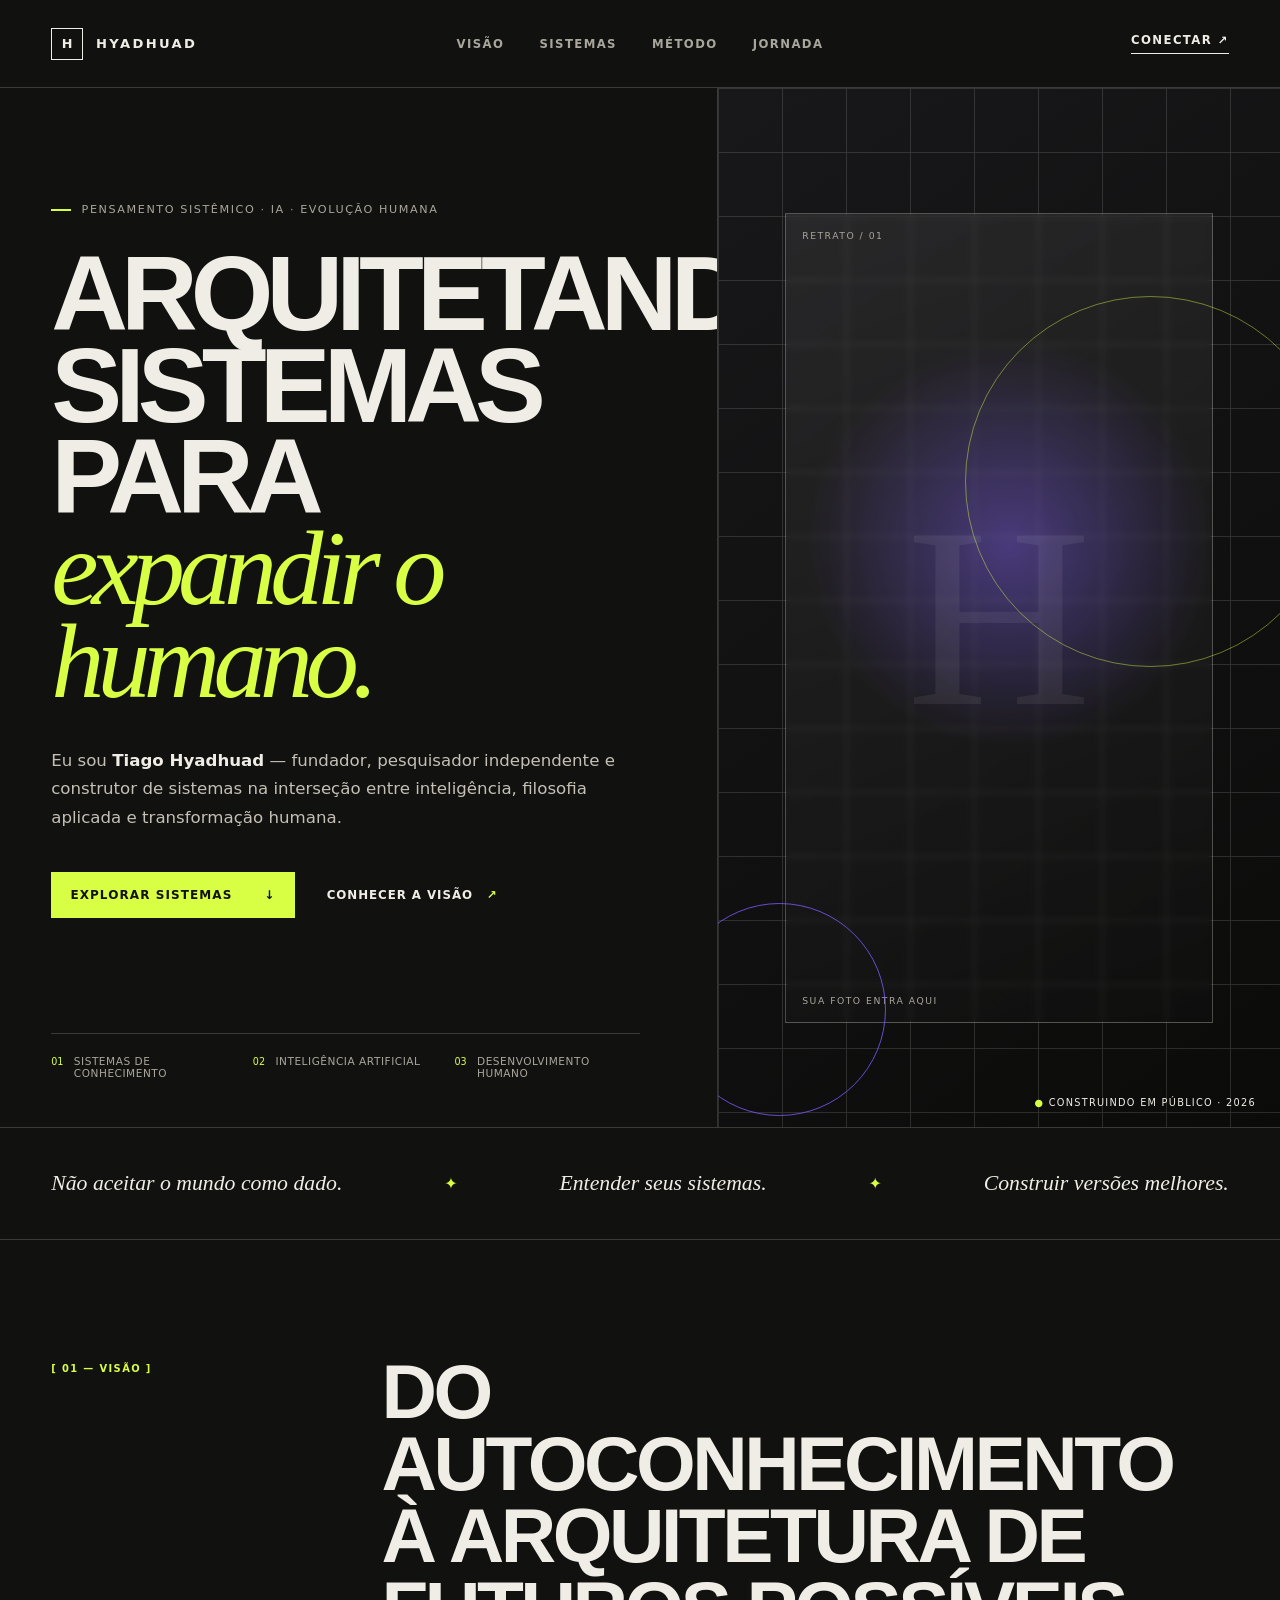
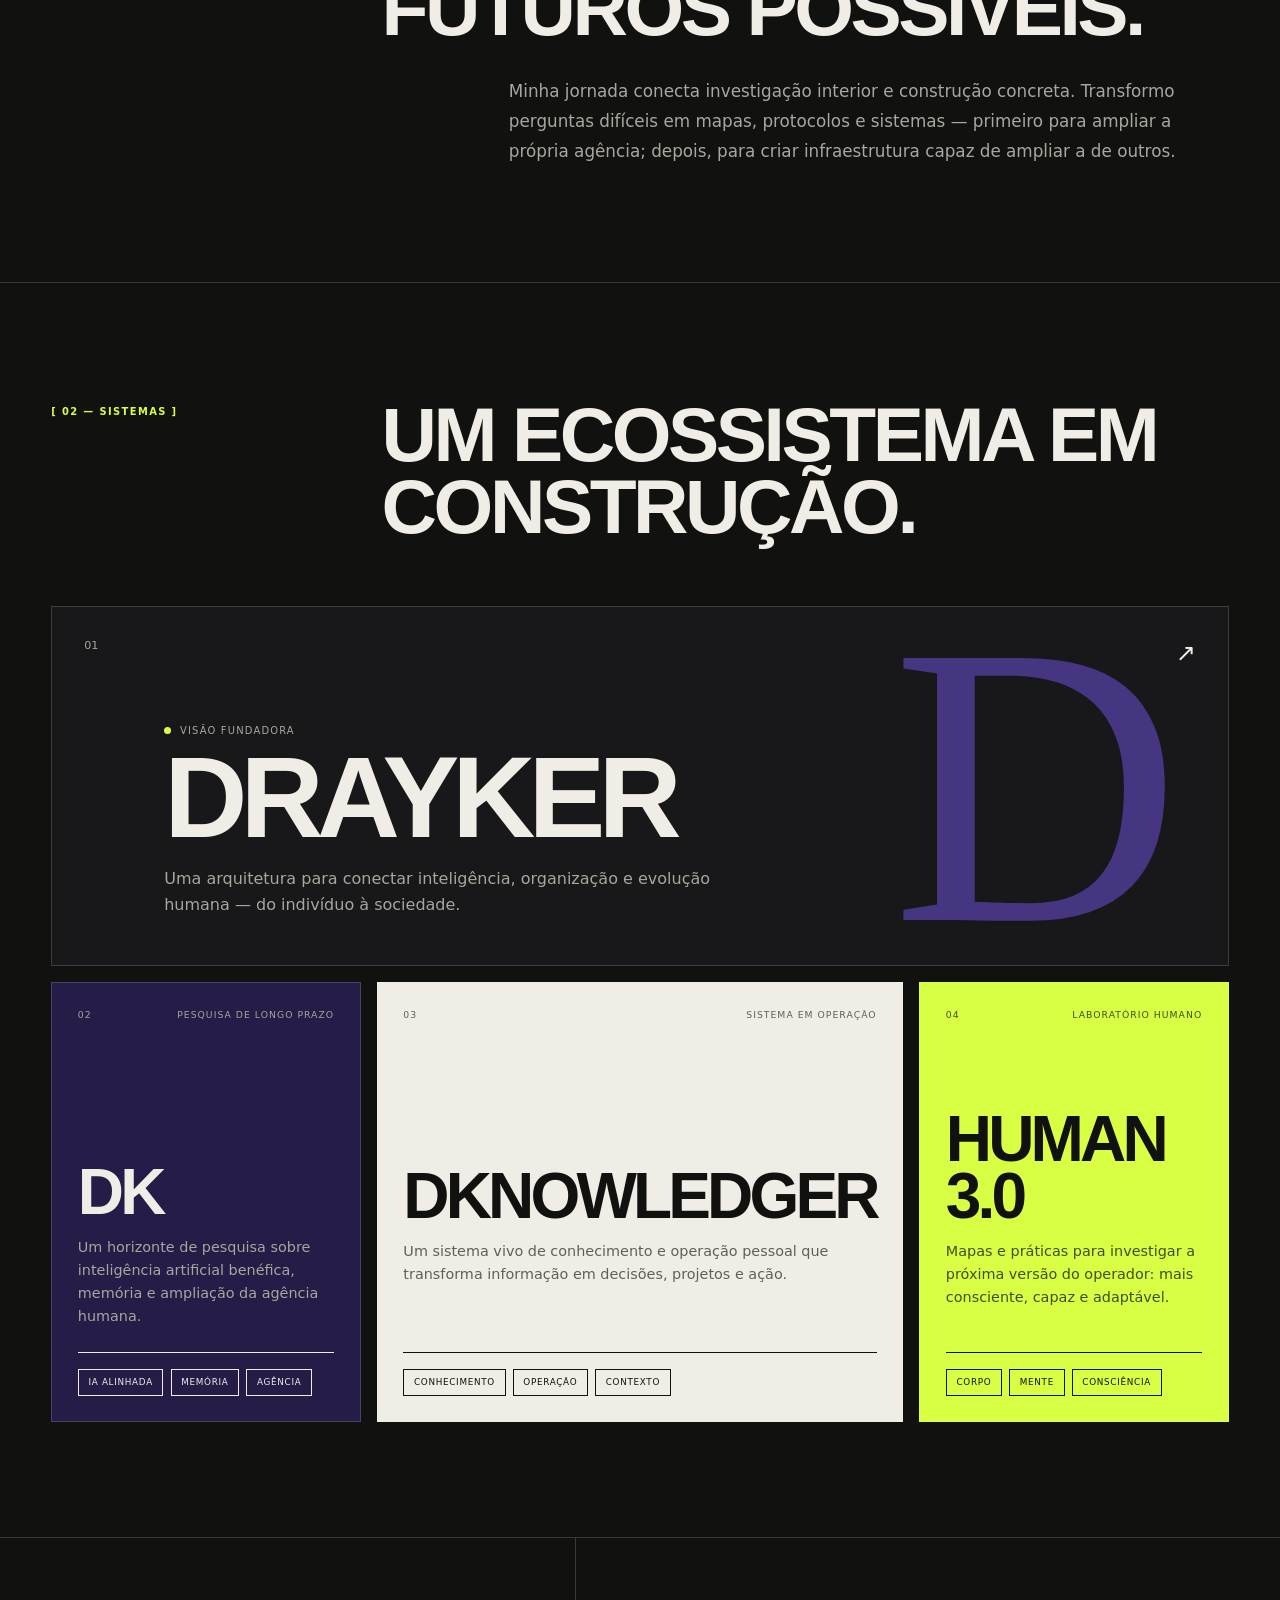
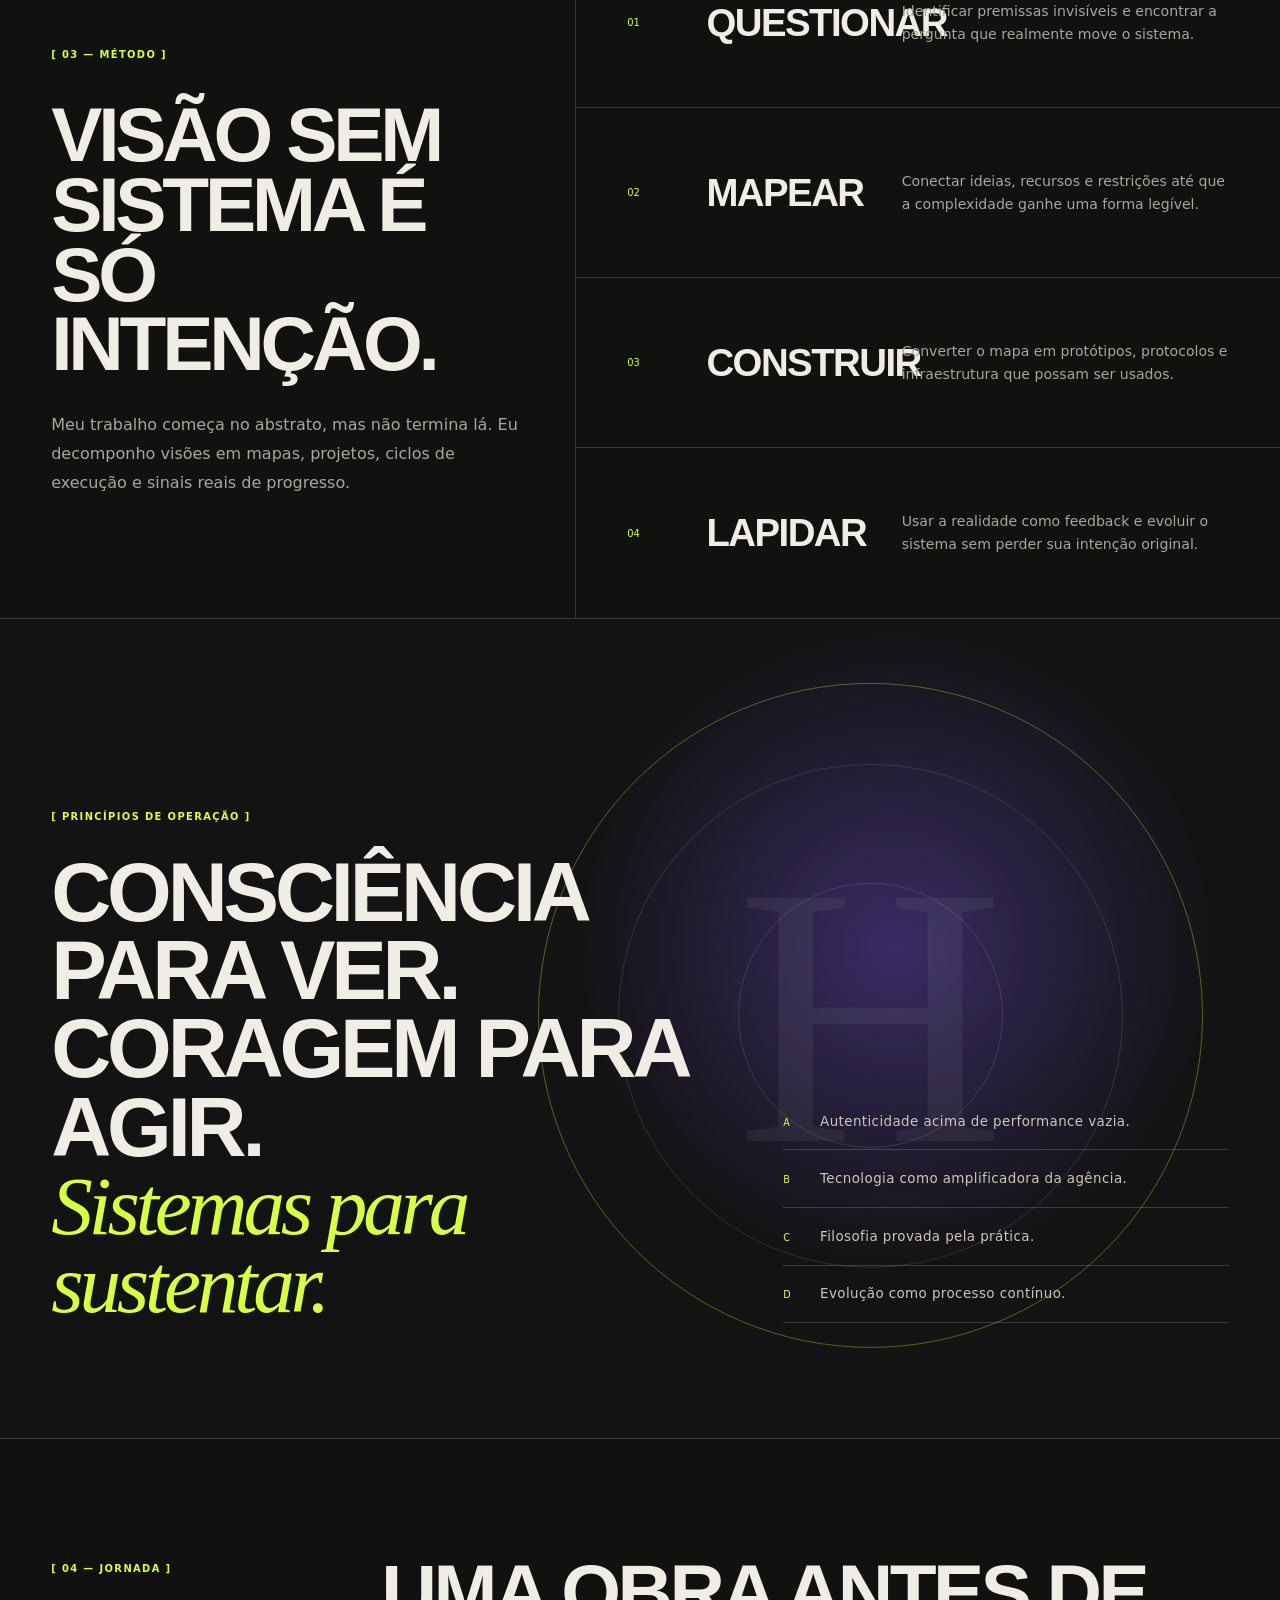
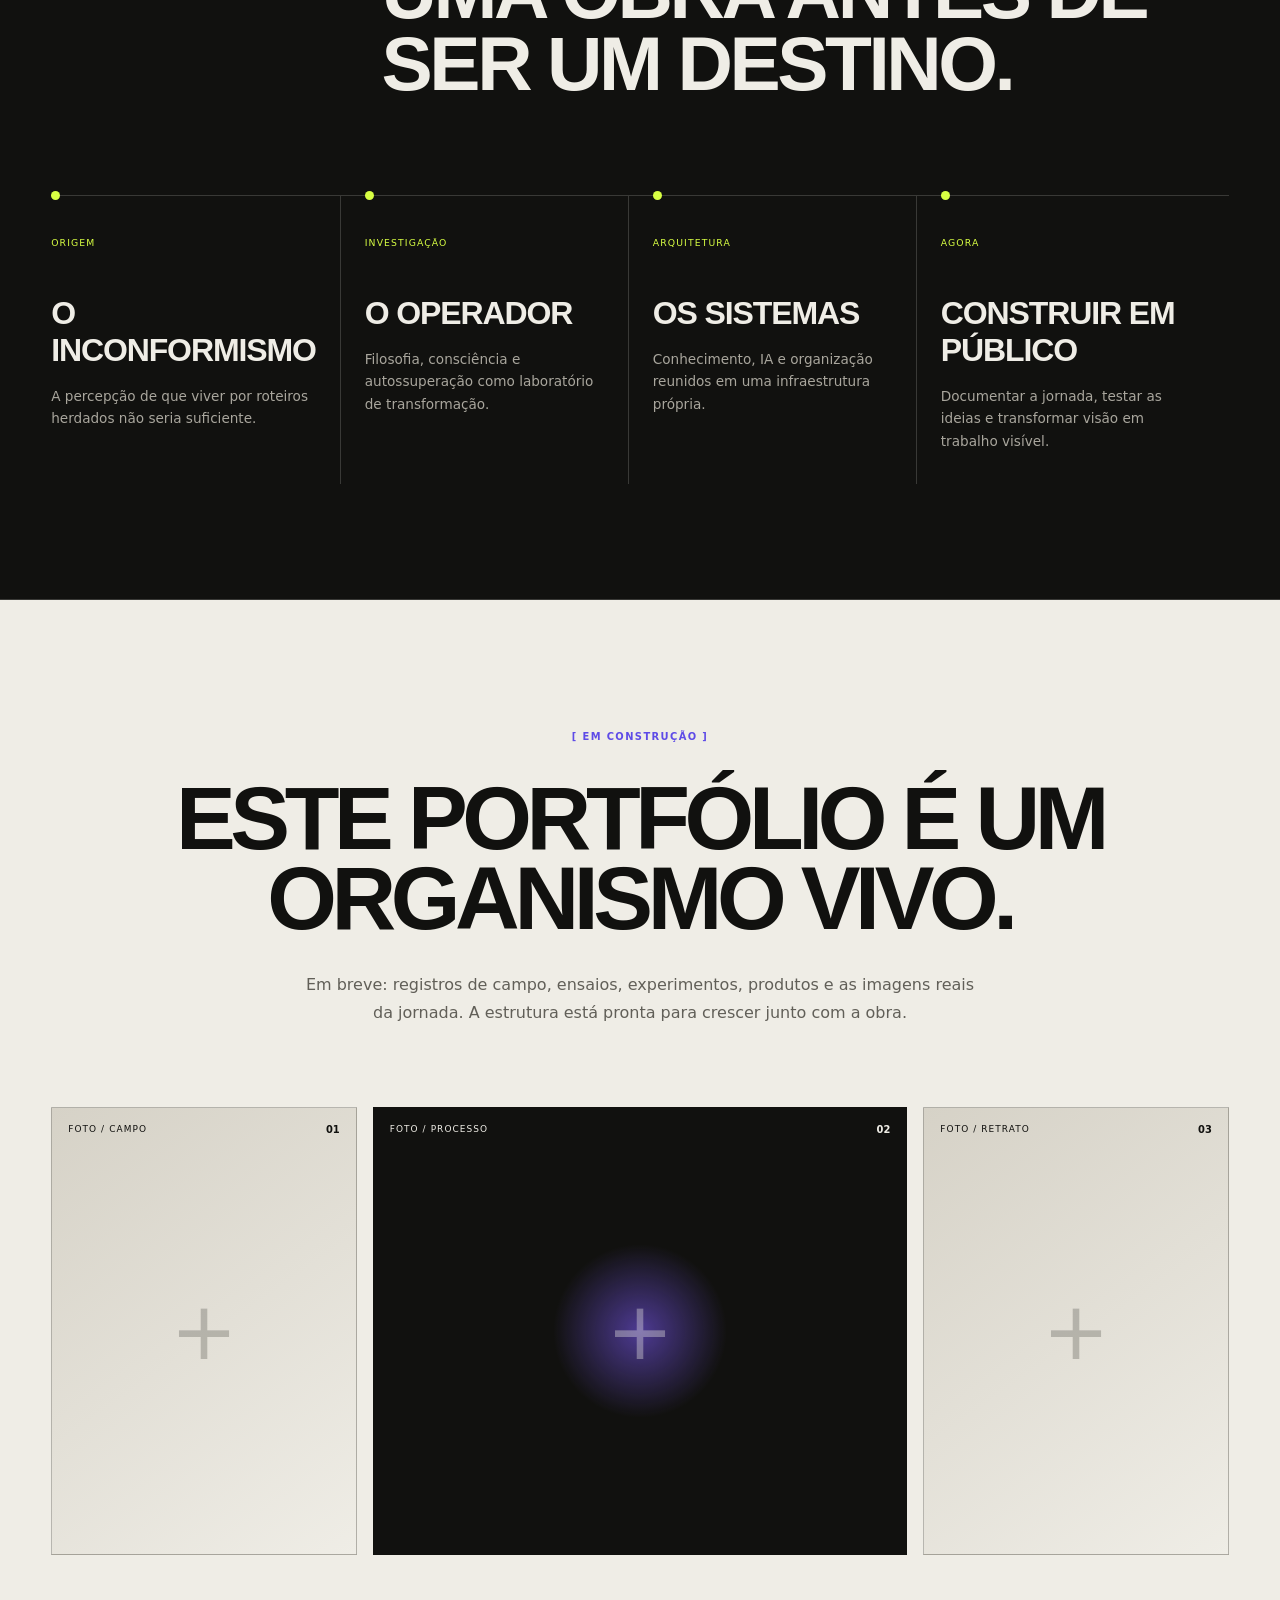
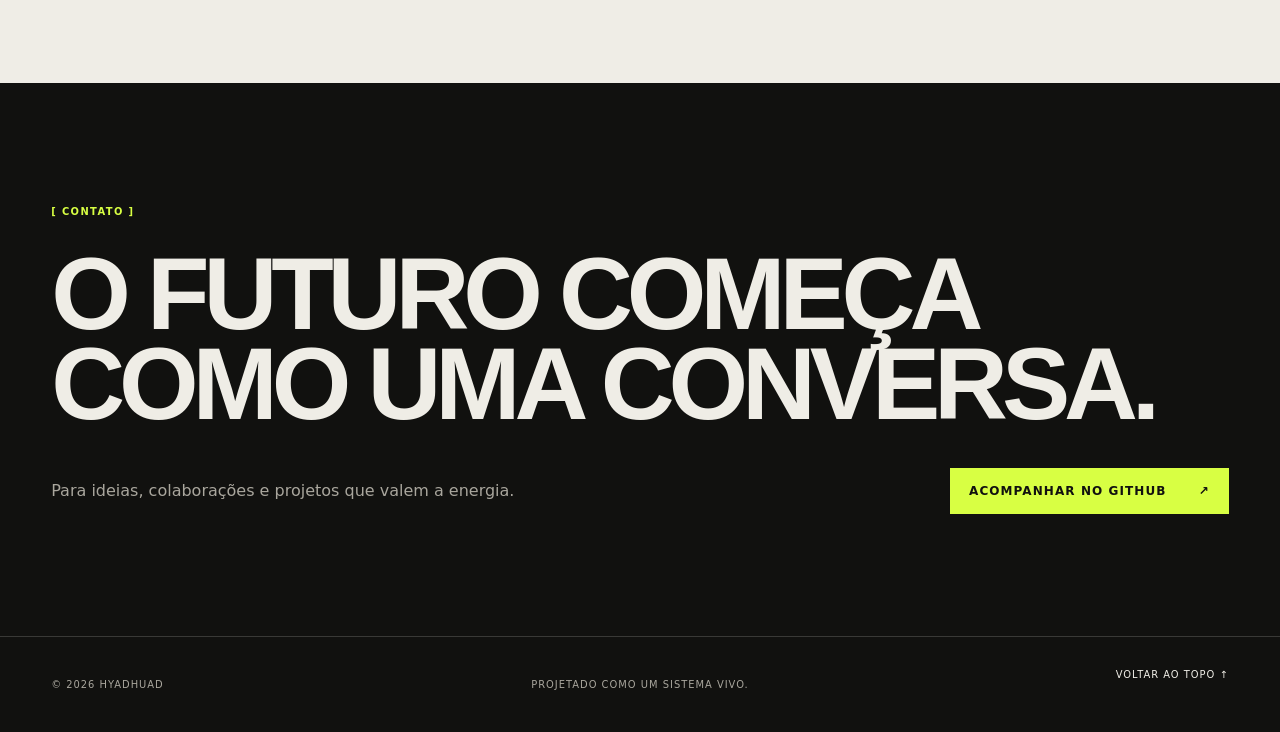
==== index.html @ c1106447 "feat: create Hyadhuad portfolio" ====
<!doctype html>
<html lang="pt-BR">
  <head>
    <meta charset="UTF-8" />
    <meta name="viewport" content="width=device-width, initial-scale=1.0" />
    <meta name="theme-color" content="#0d0d0d" />
    <meta
      name="description"
      content="Portfólio de Hyadhuad — sistemas, pesquisa e projetos para expandir o potencial humano."
    />
    <title>Hyadhuad — Arquiteto do Amanhã</title>
    <meta property="og:type" content="website" />
    <meta property="og:locale" content="pt_BR" />
    <meta property="og:title" content="Hyadhuad — Arquiteto do Amanhã" />
    <meta property="og:description" content="Sistemas, pesquisa e projetos para expandir o potencial humano." />
    <meta property="og:url" content="https://hyadhuad.drayker.org" />
    <meta property="og:image" content="https://hyadhuad.drayker.org/assets/og-hyadhuad.png" />
    <meta name="twitter:card" content="summary_large_image" />
    <meta name="twitter:title" content="Hyadhuad — Arquiteto do Amanhã" />
    <meta name="twitter:description" content="Sistemas, pesquisa e projetos para expandir o potencial humano." />
    <meta name="twitter:image" content="https://hyadhuad.drayker.org/assets/og-hyadhuad.png" />
    <link rel="stylesheet" href="./styles.css" />
  </head>
  <body>
    <a class="skip-link" href="#conteudo">Ir para o conteúdo</a>
    <header class="site-header">
      <a class="brand" href="#inicio" aria-label="Hyadhuad, início">
        <span class="brand-mark">H</span>
        <span>HYADHUAD</span>
      </a>
      <nav aria-label="Navegação principal">
        <a href="#visao">Visão</a>
        <a href="#sistemas">Sistemas</a>
        <a href="#metodo">Método</a>
        <a href="#jornada">Jornada</a>
      </nav>
      <a class="header-cta" href="#contato">Conectar <span aria-hidden="true">↗</span></a>
    </header>

    <main id="conteudo">
      <section class="hero" id="inicio" aria-labelledby="hero-title">
        <div class="hero-copy">
          <p class="eyebrow"><span></span> Pensamento sistêmico · IA · evolução humana</p>
          <h1 id="hero-title">Arquitetando sistemas para <em>expandir o humano.</em></h1>
          <p class="hero-intro">
            Eu sou <strong>Tiago Hyadhuad</strong> — fundador, pesquisador independente e
            construtor de sistemas na interseção entre inteligência, filosofia aplicada
            e transformação humana.
          </p>
          <div class="hero-actions">
            <a class="button button-primary" href="#sistemas">Explorar sistemas <span>↓</span></a>
            <a class="text-link" href="#visao">Conhecer a visão <span>↗</span></a>
          </div>
          <dl class="hero-signals" aria-label="Áreas de atuação">
            <div><dt>01</dt><dd>Sistemas de conhecimento</dd></div>
            <div><dt>02</dt><dd>Inteligência artificial</dd></div>
            <div><dt>03</dt><dd>Desenvolvimento humano</dd></div>
          </dl>
        </div>

        <div class="hero-visual" aria-label="Espaço reservado para retrato de Hyadhuad">
          <div class="visual-grid" aria-hidden="true"></div>
          <div class="portrait-placeholder">
            <span>RETRATO / 01</span>
            <strong>H</strong>
            <small>Sua foto entra aqui</small>
          </div>
          <div class="orbit orbit-one" aria-hidden="true"></div>
          <div class="orbit orbit-two" aria-hidden="true"></div>
          <p class="visual-caption"><span>●</span> Construindo em público · 2026</p>
        </div>
      </section>

      <section class="manifesto-strip" aria-label="Manifesto">
        <p>Não aceitar o mundo como dado.</p>
        <span aria-hidden="true">✦</span>
        <p>Entender seus sistemas.</p>
        <span aria-hidden="true">✦</span>
        <p>Construir versões melhores.</p>
      </section>

      <section class="vision-preview" id="visao">
        <p class="section-index">[ 01 — VISÃO ]</p>
        <div>
          <h2>Do autoconhecimento à arquitetura de futuros possíveis.</h2>
          <p>
            Minha jornada conecta investigação interior e construção concreta. Transformo
            perguntas difíceis em mapas, protocolos e sistemas — primeiro para ampliar a
            própria agência; depois, para criar infraestrutura capaz de ampliar a de outros.
          </p>
        </div>
      </section>

      <section class="systems" id="sistemas" aria-labelledby="systems-title">
        <div class="section-heading">
          <p class="section-index">[ 02 — SISTEMAS ]</p>
          <h2 id="systems-title">Um ecossistema em construção.</h2>
        </div>
        <article class="featured-project project-card reveal">
          <div class="project-number">01</div>
          <div class="project-copy">
            <p class="project-status"><span></span> Visão fundadora</p>
            <h3>Drayker</h3>
            <p>Uma arquitetura para conectar inteligência, organização e evolução humana — do indivíduo à sociedade.</p>
          </div>
          <div class="project-glyph" aria-hidden="true">D</div>
          <span class="project-arrow" aria-hidden="true">↗</span>
        </article>
        <div class="project-grid">
          <article class="project-card project-card--violet reveal">
            <div class="project-topline"><span>02</span><span>Pesquisa de longo prazo</span></div>
            <h3>Dk</h3>
            <p>Um horizonte de pesquisa sobre inteligência artificial benéfica, memória e ampliação da agência humana.</p>
            <ul aria-label="Áreas do projeto Dk"><li>IA alinhada</li><li>Memória</li><li>Agência</li></ul>
          </article>
          <article class="project-card project-card--light reveal">
            <div class="project-topline"><span>03</span><span>Sistema em operação</span></div>
            <h3>Dknowledger</h3>
            <p>Um sistema vivo de conhecimento e operação pessoal que transforma informação em decisões, projetos e ação.</p>
            <ul aria-label="Áreas do Dknowledger"><li>Conhecimento</li><li>Operação</li><li>Contexto</li></ul>
          </article>
          <article class="project-card project-card--acid reveal">
            <div class="project-topline"><span>04</span><span>Laboratório humano</span></div>
            <h3>Human 3.0</h3>
            <p>Mapas e práticas para investigar a próxima versão do operador: mais consciente, capaz e adaptável.</p>
            <ul aria-label="Áreas do Human 3.0"><li>Corpo</li><li>Mente</li><li>Consciência</li></ul>
          </article>
        </div>
      </section>

      <section class="method" id="metodo" aria-labelledby="method-title">
        <div class="method-intro reveal">
          <p class="section-index">[ 03 — MÉTODO ]</p>
          <h2 id="method-title">Visão sem sistema é só intenção.</h2>
          <p>
            Meu trabalho começa no abstrato, mas não termina lá. Eu decomponho visões em
            mapas, projetos, ciclos de execução e sinais reais de progresso.
          </p>
        </div>
        <ol class="method-steps">
          <li class="reveal"><span>01</span><h3>Questionar</h3><p>Identificar premissas invisíveis e encontrar a pergunta que realmente move o sistema.</p></li>
          <li class="reveal"><span>02</span><h3>Mapear</h3><p>Conectar ideias, recursos e restrições até que a complexidade ganhe uma forma legível.</p></li>
          <li class="reveal"><span>03</span><h3>Construir</h3><p>Converter o mapa em protótipos, protocolos e infraestrutura que possam ser usados.</p></li>
          <li class="reveal"><span>04</span><h3>Lapidar</h3><p>Usar a realidade como feedback e evoluir o sistema sem perder sua intenção original.</p></li>
        </ol>
      </section>

      <section class="principles" aria-labelledby="principles-title">
        <div class="principles-orbit" aria-hidden="true"><span>H</span></div>
        <div class="principles-copy reveal">
          <p class="section-index">[ PRINCÍPIOS DE OPERAÇÃO ]</p>
          <h2 id="principles-title">Consciência para ver.<br />Coragem para agir.<br /><em>Sistemas para sustentar.</em></h2>
        </div>
        <div class="principles-list">
          <p><span>A</span> Autenticidade acima de performance vazia.</p>
          <p><span>B</span> Tecnologia como amplificadora da agência.</p>
          <p><span>C</span> Filosofia provada pela prática.</p>
          <p><span>D</span> Evolução como processo contínuo.</p>
        </div>
      </section>

      <section class="journey" id="jornada" aria-labelledby="journey-title">
        <div class="journey-heading reveal">
          <p class="section-index">[ 04 — JORNADA ]</p>
          <h2 id="journey-title">Uma obra antes de ser um destino.</h2>
        </div>
        <div class="timeline">
          <article class="reveal"><span>Origem</span><h3>O inconformismo</h3><p>A percepção de que viver por roteiros herdados não seria suficiente.</p></article>
          <article class="reveal"><span>Investigação</span><h3>O operador</h3><p>Filosofia, consciência e autossuperação como laboratório de transformação.</p></article>
          <article class="reveal"><span>Arquitetura</span><h3>Os sistemas</h3><p>Conhecimento, IA e organização reunidos em uma infraestrutura própria.</p></article>
          <article class="reveal"><span>Agora</span><h3>Construir em público</h3><p>Documentar a jornada, testar as ideias e transformar visão em trabalho visível.</p></article>
        </div>
      </section>

      <section class="next-chapter" aria-labelledby="next-title">
        <p class="section-index">[ EM CONSTRUÇÃO ]</p>
        <h2 id="next-title">Este portfólio é um organismo vivo.</h2>
        <p>
          Em breve: registros de campo, ensaios, experimentos, produtos e as imagens
          reais da jornada. A estrutura está pronta para crescer junto com a obra.
        </p>
        <div class="photo-slots" aria-label="Espaços reservados para fotografias futuras">
          <div><span>FOTO / CAMPO</span><b>01</b></div>
          <div><span>FOTO / PROCESSO</span><b>02</b></div>
          <div><span>FOTO / RETRATO</span><b>03</b></div>
        </div>
      </section>

      <section class="contact" id="contato" aria-labelledby="contact-title">
        <p class="section-index">[ CONTATO ]</p>
        <h2 id="contact-title">O futuro começa como uma conversa.</h2>
        <div class="contact-row">
          <p>Para ideias, colaborações e projetos que valem a energia.</p>
          <a class="button button-primary" href="https://github.com/Hyadhuad">Acompanhar no GitHub <span>↗</span></a>
        </div>
      </section>
    </main>

    <footer>
      <p>© <span id="year">2026</span> Hyadhuad</p>
      <p>Projetado como um sistema vivo.</p>
      <a href="#inicio">Voltar ao topo ↑</a>
    </footer>
    <script src="./script.js"></script>
  </body>
</html>
---- styles.css ----
:root {
  --ink: #11110f;
  --paper: #efede6;
  --muted: #a9a69d;
  --line: rgba(239, 237, 230, 0.18);
  --acid: #d8ff43;
  --violet: #7f5cff;
  --display: "Arial Narrow", "Helvetica Neue", Arial, sans-serif;
  --body: Inter, ui-sans-serif, system-ui, -apple-system, BlinkMacSystemFont, "Segoe UI", sans-serif;
}

* { box-sizing: border-box; }
html { scroll-behavior: smooth; }
body {
  margin: 0;
  color: var(--paper);
  background: var(--ink);
  font-family: var(--body);
  -webkit-font-smoothing: antialiased;
}
a { color: inherit; }
.skip-link { position: fixed; left: 1rem; top: -5rem; z-index: 99; background: var(--acid); color: var(--ink); padding: .75rem 1rem; }
.skip-link:focus { top: 1rem; }

.site-header {
  height: 88px;
  padding: 0 clamp(1.25rem, 4vw, 4.5rem);
  border-bottom: 1px solid var(--line);
  display: grid;
  grid-template-columns: 1fr auto 1fr;
  align-items: center;
  position: relative;
  z-index: 10;
}
.brand { display: inline-flex; align-items: center; gap: .8rem; width: max-content; text-decoration: none; font-size: .82rem; font-weight: 800; letter-spacing: .18em; }
.brand-mark { display: grid; place-items: center; width: 32px; height: 32px; border: 1px solid var(--paper); font-size: .8rem; letter-spacing: 0; }
nav { display: flex; gap: 2.2rem; }
nav a, .header-cta { font-size: .73rem; font-weight: 650; letter-spacing: .12em; text-decoration: none; text-transform: uppercase; }
nav a { color: var(--muted); }
nav a:hover { color: var(--paper); }
.header-cta { justify-self: end; border-bottom: 1px solid var(--paper); padding-bottom: .35rem; }

.hero {
  min-height: calc(100svh - 88px);
  display: grid;
  grid-template-columns: minmax(0, 1.12fr) minmax(340px, .88fr);
  border-bottom: 1px solid var(--line);
}
.hero-copy { padding: clamp(4.5rem, 9vw, 9rem) clamp(1.25rem, 6vw, 7rem) 3rem clamp(1.25rem, 4vw, 4.5rem); }
.eyebrow { margin: 0 0 2rem; display: flex; align-items: center; gap: .65rem; color: var(--muted); font-size: .7rem; letter-spacing: .14em; text-transform: uppercase; }
.eyebrow span { width: 20px; height: 2px; background: var(--acid); }
h1 { margin: 0; max-width: 900px; font-family: var(--display); font-size: clamp(4rem, 8.3vw, 9rem); font-weight: 700; line-height: .86; letter-spacing: -.065em; text-transform: uppercase; }
h1 em { color: var(--acid); font-family: Georgia, serif; font-weight: 400; text-transform: none; }
.hero-intro { max-width: 640px; margin: 2.5rem 0 0; color: #c4c0b6; font-size: clamp(1rem, 1.3vw, 1.2rem); line-height: 1.7; }
.hero-intro strong { color: var(--paper); }
.hero-actions { display: flex; align-items: center; gap: 2rem; margin-top: 2.5rem; }
.button { display: inline-flex; align-items: center; justify-content: space-between; gap: 2rem; padding: 1rem 1.2rem; text-decoration: none; font-size: .75rem; font-weight: 750; letter-spacing: .09em; text-transform: uppercase; }
.button-primary { min-width: 220px; color: var(--ink); background: var(--acid); }
.text-link { font-size: .74rem; font-weight: 700; letter-spacing: .08em; text-decoration: none; text-transform: uppercase; }
.text-link span { margin-left: .55rem; color: var(--acid); }
.hero-signals { display: grid; grid-template-columns: repeat(3, 1fr); gap: 1rem; margin: clamp(4rem, 9vw, 8rem) 0 0; padding: 1.3rem 0 0; border-top: 1px solid var(--line); }
.hero-signals div { display: grid; grid-template-columns: auto 1fr; gap: .65rem; align-items: baseline; }
.hero-signals dt { color: var(--acid); font-size: .6rem; }
.hero-signals dd { margin: 0; color: var(--muted); font-size: .66rem; letter-spacing: .05em; text-transform: uppercase; }

.hero-visual { min-height: 640px; position: relative; overflow: hidden; border-left: 1px solid var(--line); background: radial-gradient(circle at 52% 44%, rgba(127,92,255,.42), transparent 31%), linear-gradient(145deg, #181719, #0b0b0a); }
.visual-grid { position: absolute; inset: 0; opacity: .14; background-image: linear-gradient(var(--paper) 1px, transparent 1px), linear-gradient(90deg, var(--paper) 1px, transparent 1px); background-size: 64px 64px; }
.portrait-placeholder { position: absolute; inset: 12% 12% 10%; border: 1px solid rgba(239,237,230,.26); display: grid; place-items: center; background: linear-gradient(160deg, rgba(255,255,255,.08), rgba(255,255,255,.01)); backdrop-filter: blur(3px); }
.portrait-placeholder span, .portrait-placeholder small { position: absolute; left: 1rem; color: var(--muted); font-size: .58rem; letter-spacing: .16em; text-transform: uppercase; }
.portrait-placeholder span { top: 1rem; }
.portrait-placeholder small { bottom: 1rem; }
.portrait-placeholder strong { font-family: Georgia, serif; font-size: clamp(10rem, 20vw, 23rem); font-weight: 400; color: rgba(239,237,230,.07); }
.orbit { position: absolute; border: 1px solid rgba(216,255,67,.45); border-radius: 50%; pointer-events: none; }
.orbit-one { width: 66%; aspect-ratio: 1; right: -10%; top: 20%; }
.orbit-two { width: 38%; aspect-ratio: 1; left: -8%; bottom: 1%; border-color: rgba(127,92,255,.8); }
.visual-caption { position: absolute; right: 1.5rem; bottom: 1.2rem; margin: 0; font-size: .61rem; letter-spacing: .13em; text-transform: uppercase; }
.visual-caption span { color: var(--acid); }

.manifesto-strip { min-height: 112px; padding: 1.5rem clamp(1.25rem, 4vw, 4.5rem); display: flex; align-items: center; justify-content: space-between; gap: 1.5rem; border-bottom: 1px solid var(--line); overflow: hidden; }
.manifesto-strip p { margin: 0; white-space: nowrap; font-family: Georgia, serif; font-size: clamp(1rem, 1.7vw, 1.55rem); font-style: italic; }
.manifesto-strip span { color: var(--acid); }

.vision-preview { padding: clamp(5rem, 9vw, 9rem) clamp(1.25rem, 4vw, 4.5rem); display: grid; grid-template-columns: 1fr 3fr; gap: 3rem; border-bottom: 1px solid var(--line); }
.section-index { margin: .5rem 0 0; color: var(--acid); font-size: .62rem; font-weight: 700; letter-spacing: .14em; }
.vision-preview h2, .section-heading h2 { margin: 0; max-width: 1000px; font-family: var(--display); font-size: clamp(2.8rem, 6vw, 6.8rem); line-height: .94; letter-spacing: -.045em; text-transform: uppercase; }
.vision-preview > div p { max-width: 720px; margin: 2rem 0 0 auto; color: var(--muted); font-size: 1.05rem; line-height: 1.8; }

.systems { padding: clamp(5rem, 9vw, 9rem) clamp(1.25rem, 4vw, 4.5rem); }
.section-heading { display: grid; grid-template-columns: 1fr 3fr; gap: 3rem; margin-bottom: 4rem; }
.featured-project { position: relative; min-height: 360px; padding: 2rem; display: grid; grid-template-columns: 80px 1fr 240px; align-items: end; overflow: hidden; border: 1px solid var(--line); background: #181719; }
.project-number { position: absolute; left: 2rem; top: 2rem; color: var(--muted); font-size: .7rem; }
.project-copy { grid-column: 2; position: relative; z-index: 2; }
.project-status { display: flex; align-items: center; gap: .55rem; color: var(--muted); font-size: .62rem; letter-spacing: .12em; text-transform: uppercase; }
.project-status span { width: 7px; height: 7px; border-radius: 50%; background: var(--acid); }
.project-copy h3 { margin: .5rem 0; font-family: var(--display); font-size: clamp(4rem, 9vw, 9rem); line-height: .9; letter-spacing: -.06em; text-transform: uppercase; }
.project-copy > p:last-child { max-width: 560px; color: var(--muted); line-height: 1.6; }
.project-glyph { position: absolute; right: 4%; top: 50%; translate: 0 -50%; color: rgba(127,92,255,.45); font-family: Georgia, serif; font-size: 25rem; line-height: 1; }
.project-arrow { position: absolute; right: 2rem; top: 2rem; font-size: 1.5rem; }

.project-grid { display: grid; grid-template-columns: repeat(3, 1fr); margin-top: 1rem; gap: 1rem; }
.project-grid .project-card { min-height: 440px; padding: 1.6rem; display: flex; flex-direction: column; border: 1px solid var(--line); }
.project-topline { display: flex; justify-content: space-between; color: var(--muted); font-size: .58rem; letter-spacing: .11em; text-transform: uppercase; }
.project-grid h3 { margin: auto 0 .9rem; font-family: var(--display); font-size: clamp(3rem, 5vw, 5.7rem); line-height: .9; letter-spacing: -.06em; text-transform: uppercase; }
.project-grid p { min-height: 5.5rem; margin: 0; color: var(--muted); font-size: .9rem; line-height: 1.6; }
.project-grid ul { margin: 1.5rem 0 0; padding: 1rem 0 0; display: flex; flex-wrap: wrap; gap: .45rem; border-top: 1px solid currentColor; list-style: none; }
.project-grid li { padding: .45rem .6rem; border: 1px solid currentColor; font-size: .55rem; letter-spacing: .08em; text-transform: uppercase; }
.project-card--violet { background: #251c47; }
.project-card--light { color: var(--ink); background: var(--paper); }
.project-card--light .project-topline, .project-card--light p { color: #615f58; }
.project-card--acid { color: var(--ink); background: var(--acid); }
.project-card--acid .project-topline, .project-card--acid p { color: #454d1f; }

.method { display: grid; grid-template-columns: minmax(320px, .9fr) 1.1fr; border-top: 1px solid var(--line); border-bottom: 1px solid var(--line); }
.method-intro { padding: clamp(4rem, 8vw, 8rem) clamp(1.25rem, 4vw, 4.5rem); border-right: 1px solid var(--line); }
.method-intro h2 { margin: 2.5rem 0 2rem; max-width: 680px; font-family: var(--display); font-size: clamp(3rem, 6vw, 6.5rem); line-height: .91; letter-spacing: -.055em; text-transform: uppercase; }
.method-intro > p:last-child { max-width: 580px; color: var(--muted); line-height: 1.8; }
.method-steps { margin: 0; padding: 0; list-style: none; }
.method-steps li { min-height: 170px; padding: 2rem clamp(1.5rem, 4vw, 4rem); display: grid; grid-template-columns: 60px minmax(130px, .7fr) 1.3fr; align-items: center; gap: 1.2rem; border-bottom: 1px solid var(--line); }
.method-steps li:last-child { border-bottom: 0; }
.method-steps span { color: var(--acid); font-size: .62rem; }
.method-steps h3 { margin: 0; font-family: var(--display); font-size: clamp(1.9rem, 3vw, 3rem); letter-spacing: -.04em; text-transform: uppercase; }
.method-steps p { margin: 0; color: var(--muted); font-size: .88rem; line-height: 1.65; }

.principles { min-height: 820px; padding: clamp(5rem, 9vw, 9rem) clamp(1.25rem, 4vw, 4.5rem); position: relative; display: grid; grid-template-columns: 1.2fr .8fr; align-items: end; gap: 4rem; overflow: hidden; border-bottom: 1px solid var(--line); background: radial-gradient(circle at 70% 40%, rgba(127,92,255,.34), transparent 31%), #141314; }
.principles-orbit { position: absolute; width: min(52vw, 680px); aspect-ratio: 1; right: 6%; top: 50%; translate: 0 -52%; display: grid; place-items: center; border: 1px solid rgba(216,255,67,.33); border-radius: 50%; }
.principles-orbit::before, .principles-orbit::after { content: ""; position: absolute; border: 1px solid rgba(239,237,230,.12); border-radius: 50%; }
.principles-orbit::before { inset: 12%; }
.principles-orbit::after { inset: 30%; }
.principles-orbit span { color: rgba(239,237,230,.06); font-family: Georgia, serif; font-size: clamp(12rem, 29vw, 32rem); }
.principles-copy, .principles-list { position: relative; z-index: 2; }
.principles-copy h2 { margin: 2rem 0 0; font-family: var(--display); font-size: clamp(3rem, 6.5vw, 7rem); line-height: .94; letter-spacing: -.05em; text-transform: uppercase; }
.principles-copy h2 em { color: var(--acid); font-family: Georgia, serif; font-weight: 400; text-transform: none; }
.principles-list { align-self: end; }
.principles-list p { margin: 0; padding: 1.3rem 0; border-bottom: 1px solid var(--line); color: #cbc7bd; font-size: .84rem; letter-spacing: .03em; }
.principles-list span { display: inline-block; width: 2rem; color: var(--acid); font-size: .6rem; }

.journey { padding: clamp(5rem, 9vw, 9rem) clamp(1.25rem, 4vw, 4.5rem); border-bottom: 1px solid var(--line); }
.journey-heading { display: grid; grid-template-columns: 1fr 3fr; gap: 3rem; }
.journey-heading h2 { margin: 0; max-width: 1000px; font-family: var(--display); font-size: clamp(3rem, 6vw, 6.8rem); line-height: .94; letter-spacing: -.045em; text-transform: uppercase; }
.timeline { margin-top: 6rem; display: grid; grid-template-columns: repeat(4, 1fr); border-top: 1px solid var(--line); }
.timeline article { padding: 2.2rem 1.5rem 2rem 0; position: relative; }
.timeline article:not(:last-child) { border-right: 1px solid var(--line); margin-right: 1.5rem; }
.timeline article::before { content: ""; position: absolute; top: -5px; left: 0; width: 9px; height: 9px; border-radius: 50%; background: var(--acid); }
.timeline span { color: var(--acid); font-size: .58rem; letter-spacing: .12em; text-transform: uppercase; }
.timeline h3 { margin: 2.8rem 0 1rem; font-family: var(--display); font-size: clamp(1.7rem, 2.5vw, 2.5rem); letter-spacing: -.035em; text-transform: uppercase; }
.timeline p { margin: 0; color: var(--muted); font-size: .85rem; line-height: 1.65; }

.next-chapter { padding: clamp(5rem, 10vw, 10rem) clamp(1.25rem, 4vw, 4.5rem); text-align: center; background: var(--paper); color: var(--ink); }
.next-chapter .section-index { color: #5e4be7; }
.next-chapter h2 { max-width: 1050px; margin: 2rem auto; font-family: var(--display); font-size: clamp(3rem, 7vw, 7.5rem); line-height: .9; letter-spacing: -.06em; text-transform: uppercase; }
.next-chapter > p { max-width: 680px; margin: 0 auto; color: #615f58; line-height: 1.75; }
.photo-slots { margin-top: 5rem; display: grid; grid-template-columns: .8fr 1.4fr .8fr; gap: 1rem; text-align: left; }
.photo-slots div { min-height: clamp(260px, 35vw, 520px); padding: 1rem; display: flex; justify-content: space-between; align-items: flex-start; position: relative; overflow: hidden; border: 1px solid rgba(17,17,15,.25); background: linear-gradient(145deg, #d6d2c7, #efede6); }
.photo-slots div:nth-child(2) { background: radial-gradient(circle at 50% 50%, rgba(127,92,255,.55), transparent 25%), #11110f; color: var(--paper); }
.photo-slots span { font-size: .56rem; letter-spacing: .12em; }
.photo-slots b { font-size: .62rem; }
.photo-slots div::after { content: "+"; position: absolute; left: 50%; top: 50%; translate: -50% -50%; color: rgba(17,17,15,.22); font-size: 5rem; font-weight: 200; }
.photo-slots div:nth-child(2)::after { color: rgba(239,237,230,.36); }

.contact { padding: clamp(5rem, 9vw, 9rem) clamp(1.25rem, 4vw, 4.5rem); border-bottom: 1px solid var(--line); }
.contact h2 { max-width: 1150px; margin: 2rem 0; font-family: var(--display); font-size: clamp(3.5rem, 8vw, 8.5rem); line-height: .88; letter-spacing: -.06em; text-transform: uppercase; }
.contact-row { display: flex; justify-content: space-between; align-items: center; gap: 2rem; }
.contact-row p { max-width: 470px; color: var(--muted); line-height: 1.7; }

.reveal { opacity: 0; translate: 0 22px; transition: opacity .7s ease, translate .7s ease; }
.reveal.is-visible { opacity: 1; translate: 0 0; }

footer { padding: 2rem clamp(1.25rem, 4vw, 4.5rem); display: grid; grid-template-columns: repeat(3, 1fr); color: var(--muted); font-size: .62rem; letter-spacing: .1em; text-transform: uppercase; }
footer p:nth-child(2) { text-align: center; }
footer a { text-align: right; }
footer a { color: var(--paper); text-decoration: none; }

@media (max-width: 900px) {
  .site-header { grid-template-columns: 1fr auto; }
  nav { display: none; }
  .hero { grid-template-columns: 1fr; }
  .hero-visual { min-height: 72svh; border-left: 0; border-top: 1px solid var(--line); }
  .hero-signals { margin-top: 4rem; }
  .vision-preview, .section-heading { grid-template-columns: 1fr; }
  .project-grid { grid-template-columns: 1fr; }
  .project-grid .project-card { min-height: 380px; }
  .featured-project { grid-template-columns: 1fr; }
  .project-copy { grid-column: 1; }
  .method { grid-template-columns: 1fr; }
  .method-intro { border-right: 0; border-bottom: 1px solid var(--line); }
  .principles { min-height: 760px; grid-template-columns: 1fr; }
  .principles-orbit { width: 75vw; right: -10%; top: 38%; }
  .journey-heading { grid-template-columns: 1fr; }
  .timeline { grid-template-columns: repeat(2, 1fr); }
  .photo-slots { grid-template-columns: 1fr 1fr; }
  .photo-slots div:last-child { display: none; }
}

@media (max-width: 600px) {
  .site-header { height: 72px; }
  .brand-mark { width: 28px; height: 28px; }
  .hero { min-height: auto; }
  .hero-copy { padding-top: 4rem; }
  h1 { font-size: clamp(3.4rem, 17vw, 5rem); }
  .hero-actions { align-items: flex-start; flex-direction: column; }
  .hero-signals { grid-template-columns: 1fr; }
  .manifesto-strip { justify-content: flex-start; }
  .manifesto-strip p:nth-of-type(n+2), .manifesto-strip span { display: none; }
  .hero-visual { min-height: 560px; }
  .portrait-placeholder { inset: 10% 7%; }
  .vision-preview, .systems { padding-block: 5rem; }
  .featured-project { min-height: 440px; padding: 1.5rem; align-items: end; }
  .project-glyph { right: -15%; top: 32%; font-size: 18rem; }
  .method-steps li { grid-template-columns: 35px 1fr; min-height: 190px; }
  .method-steps p { grid-column: 2; }
  .principles { min-height: 820px; align-items: start; }
  .principles-copy h2 { font-size: 2.75rem; }
  .principles-list { align-self: end; }
  .timeline { grid-template-columns: 1fr; }
  .timeline article:not(:last-child) { margin-right: 0; border-right: 0; border-bottom: 1px solid var(--line); }
  .photo-slots { grid-template-columns: 1fr; }
  .photo-slots div:first-child, .photo-slots div:last-child { display: none; }
  .contact-row { align-items: flex-start; flex-direction: column; }
  footer { grid-template-columns: 1fr auto; }
  footer p:nth-child(2) { display: none; }
}

@media (prefers-reduced-motion: reduce) {
  html { scroll-behavior: auto; }
  .reveal { opacity: 1; translate: 0; transition: none; }
}
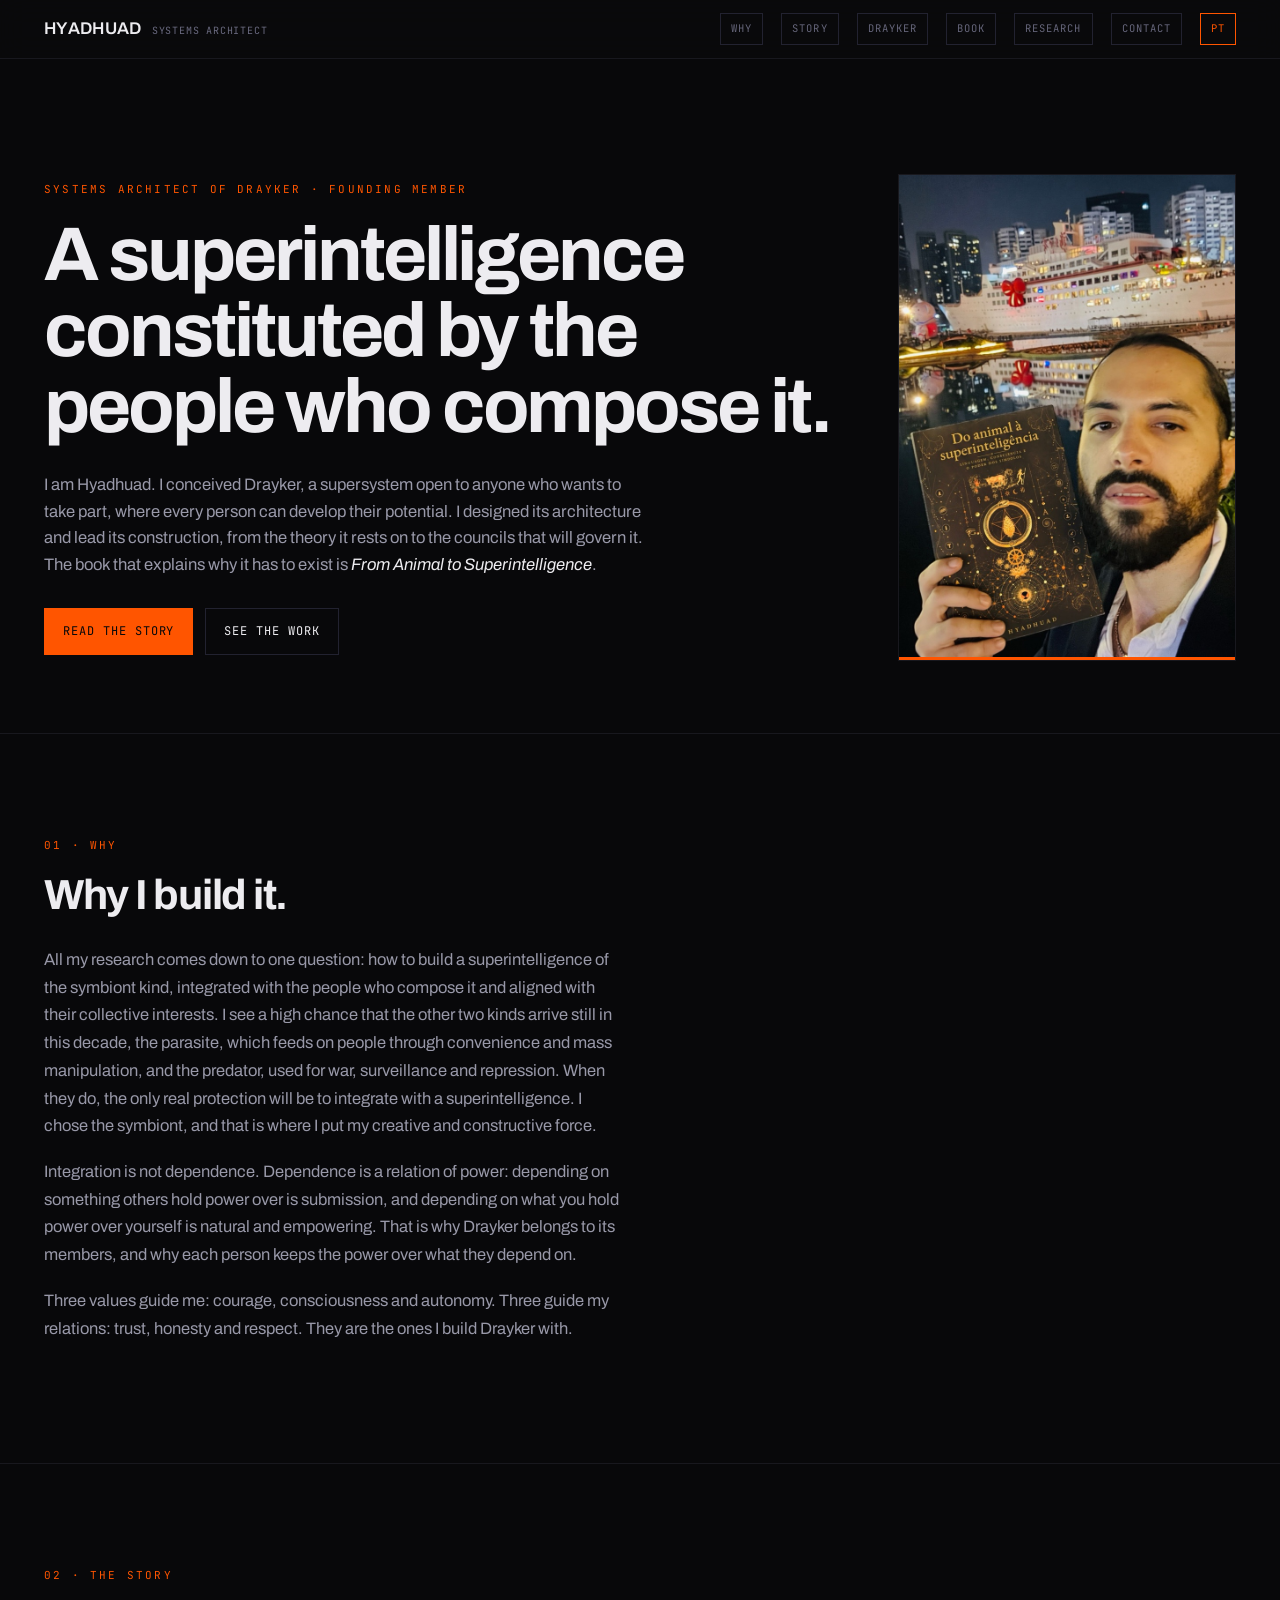
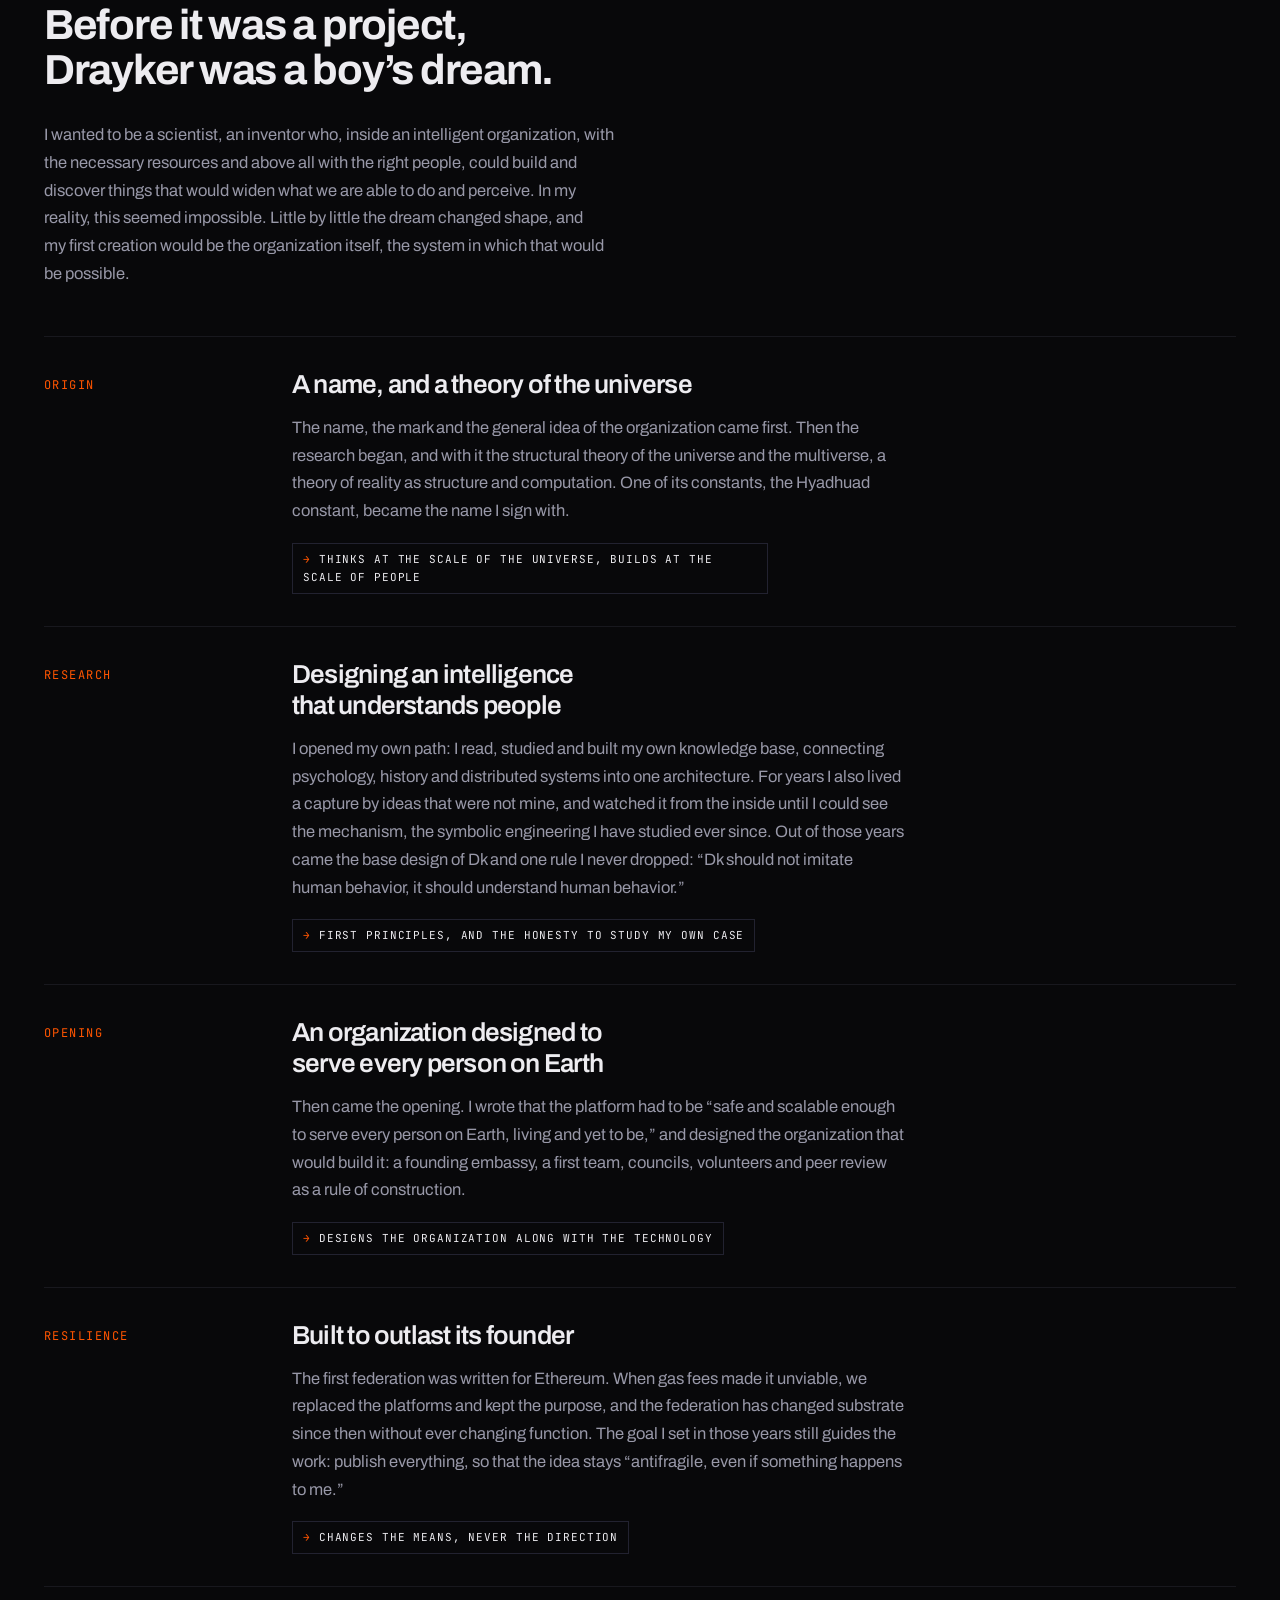
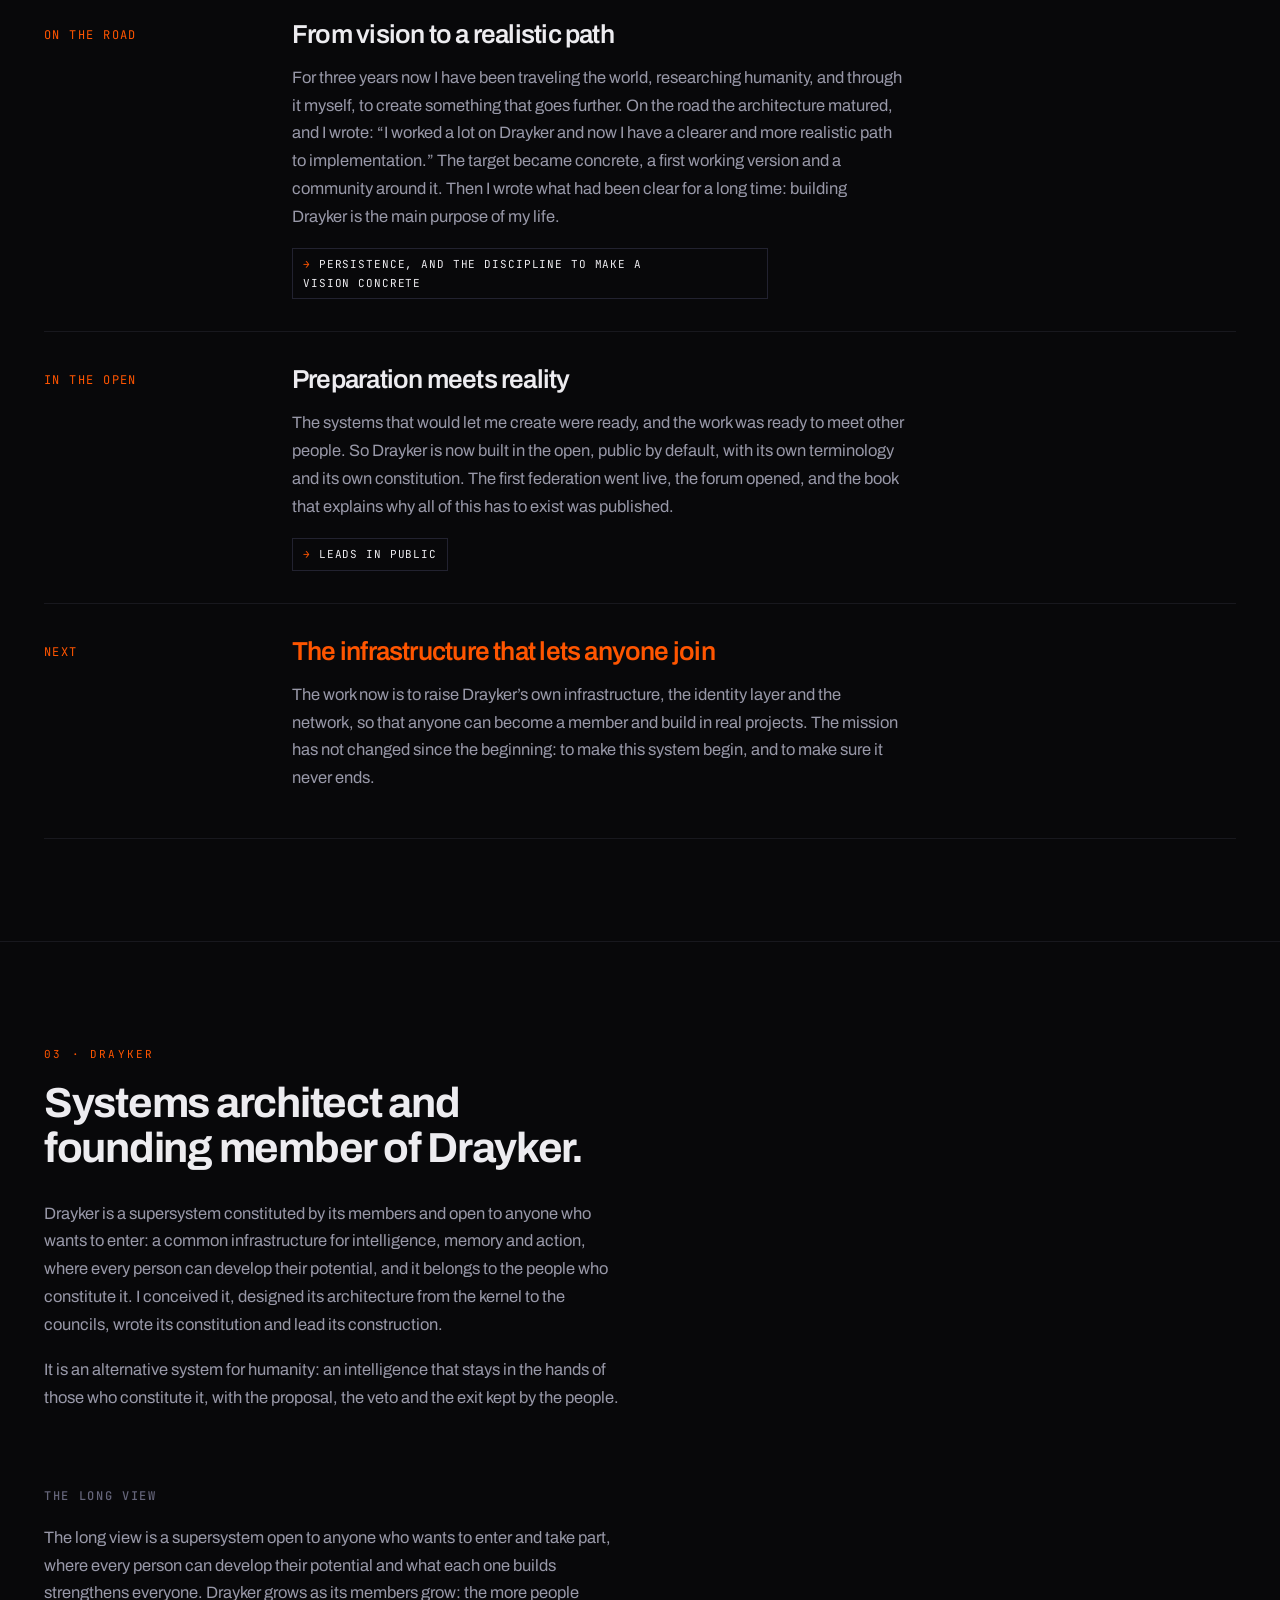
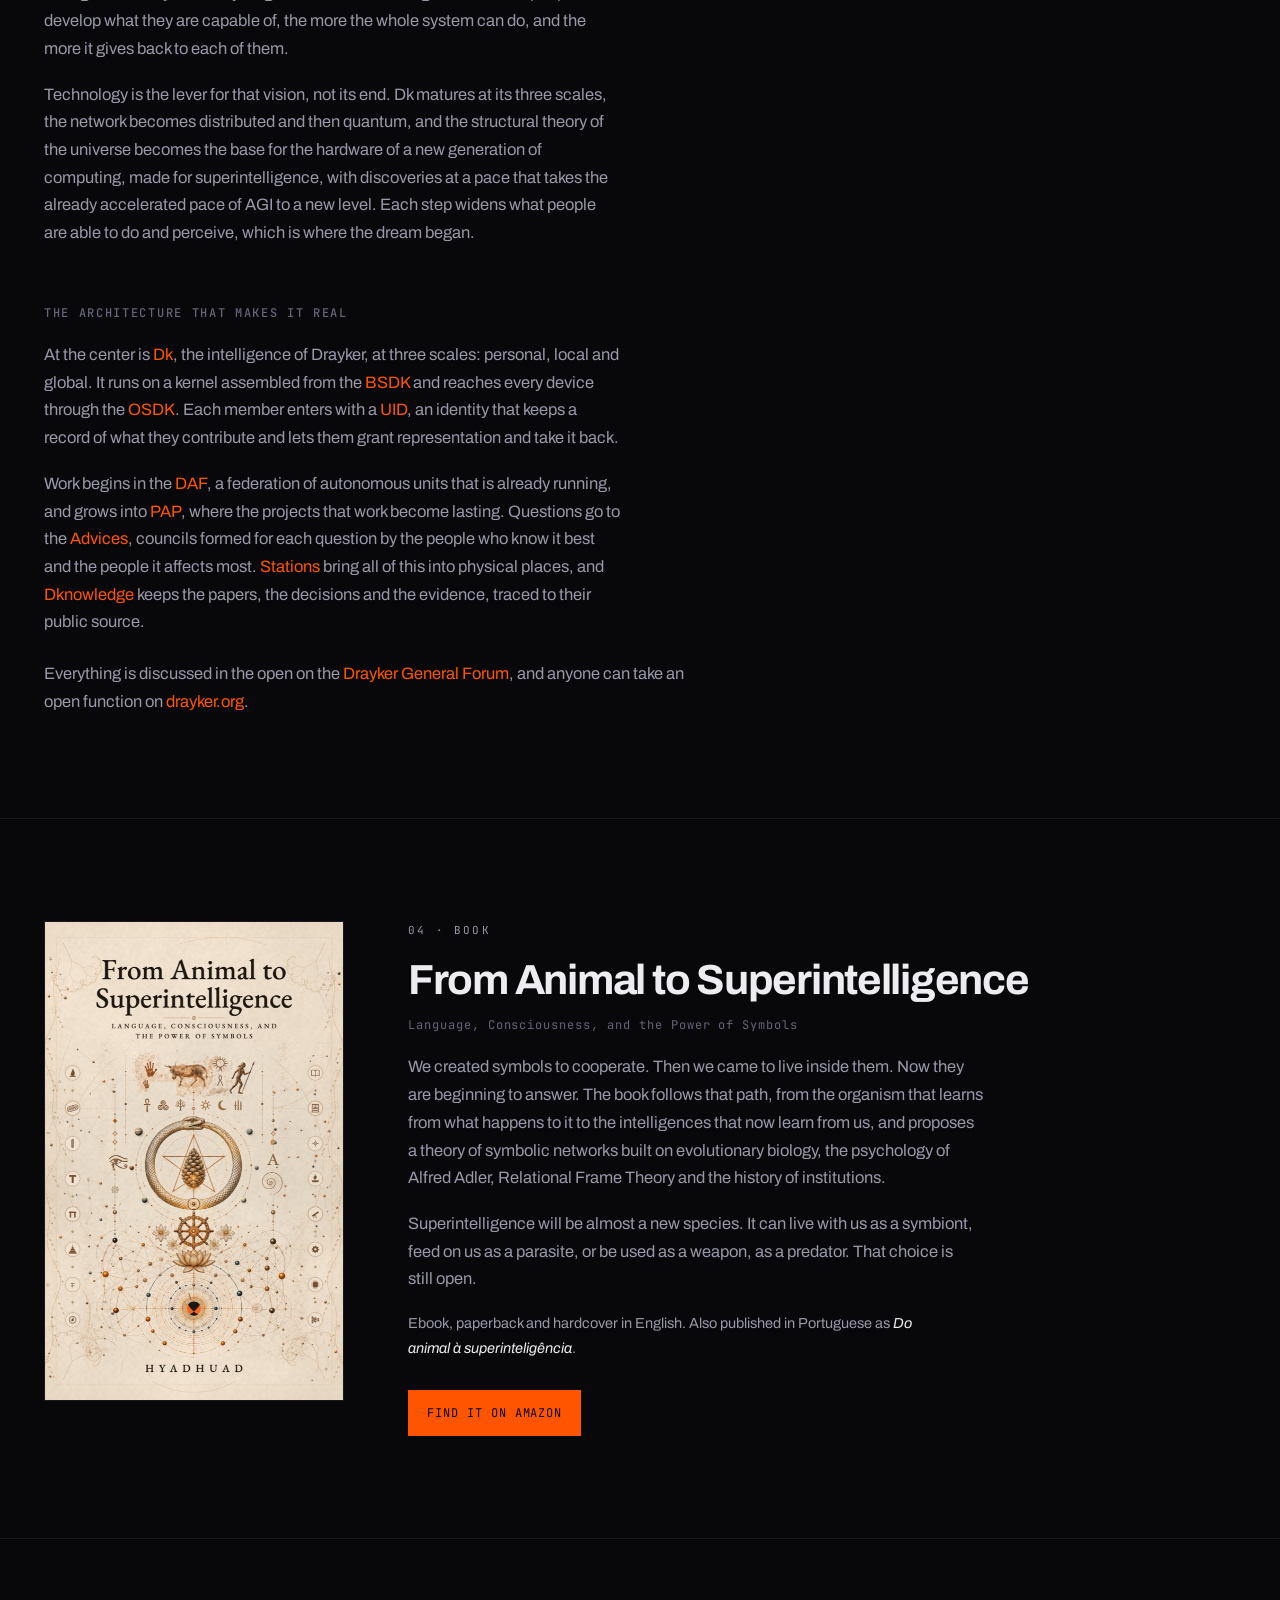
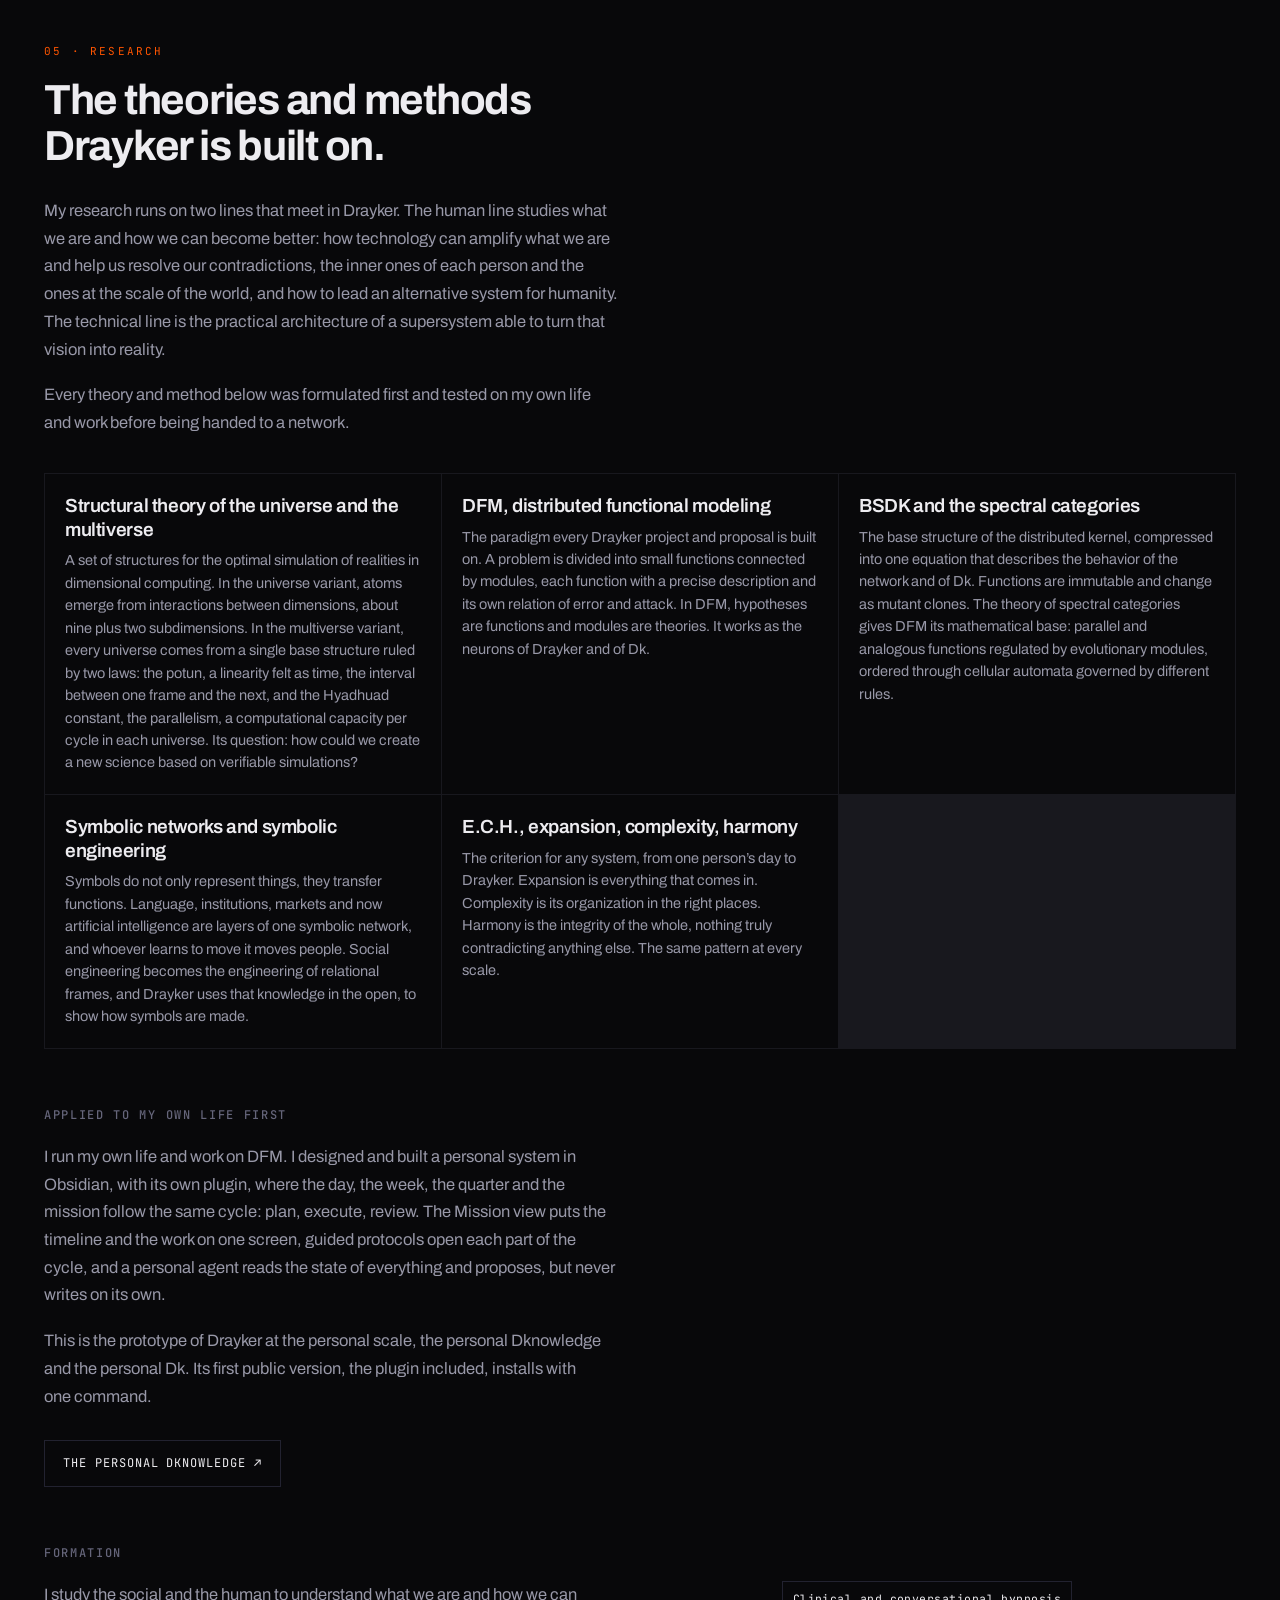
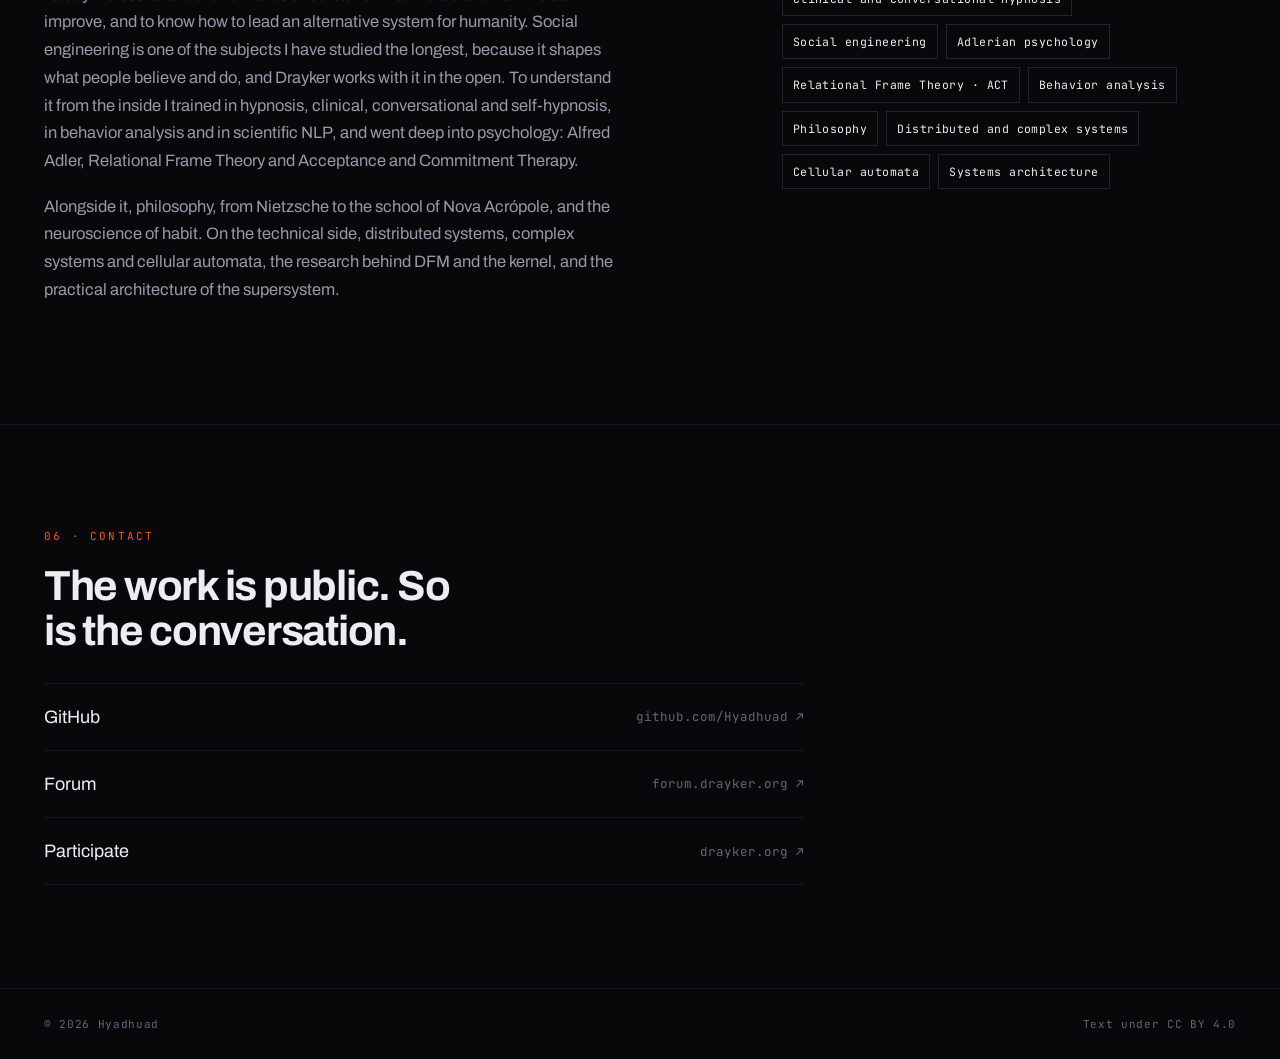
==== commit dadaca0d: "feat: founder portfolio in English and Portuguese Story, why, Drayker, book, research and contact; P" ====
--- a/index.html
+++ b/index.html
@@ -1,206 +1,447 @@
 <!doctype html>
-<html lang="pt-BR">
+<html lang="en">
   <head>
     <meta charset="UTF-8" />
     <meta name="viewport" content="width=device-width, initial-scale=1.0" />
-    <meta name="theme-color" content="#0d0d0d" />
+    <meta name="theme-color" content="#08080A" />
+    <title>Hyadhuad | Systems architect and founding member of Drayker</title>
     <meta
       name="description"
-      content="Portfólio de Hyadhuad — sistemas, pesquisa e projetos para expandir o potencial humano."
+      content="Hyadhuad is the systems architect and a founding member of Drayker, a supersystem open to anyone who wants to take part, where every person can develop their potential."
     />
-    <title>Hyadhuad — Arquiteto do Amanhã</title>
-    <meta property="og:type" content="website" />
-    <meta property="og:locale" content="pt_BR" />
-    <meta property="og:title" content="Hyadhuad — Arquiteto do Amanhã" />
-    <meta property="og:description" content="Sistemas, pesquisa e projetos para expandir o potencial humano." />
-    <meta property="og:url" content="https://hyadhuad.drayker.org" />
+    <link rel="canonical" href="https://hyadhuad.drayker.org/" />
+    <link rel="alternate" hreflang="en" href="https://hyadhuad.drayker.org/" />
+    <link rel="alternate" hreflang="pt-BR" href="https://hyadhuad.drayker.org/pt/" />
+    <link rel="alternate" hreflang="x-default" href="https://hyadhuad.drayker.org/" />
+    <link rel="icon" href="./assets/favicon.svg" type="image/svg+xml" sizes="any" />
+    <link rel="icon" href="./favicon.ico" sizes="32x32" />
+    <link rel="apple-touch-icon" href="./assets/apple-touch-icon.png" sizes="180x180" />
+    <meta property="og:type" content="profile" />
+    <meta property="og:site_name" content="Hyadhuad" />
+    <meta property="og:title" content="Hyadhuad | Systems architect and founding member of Drayker" />
+    <meta
+      property="og:description"
+      content="The architecture of Drayker, the book From Animal to Superintelligence and the method behind both."
+    />
+    <meta property="og:url" content="https://hyadhuad.drayker.org/" />
     <meta property="og:image" content="https://hyadhuad.drayker.org/assets/og-hyadhuad.png" />
     <meta name="twitter:card" content="summary_large_image" />
-    <meta name="twitter:title" content="Hyadhuad — Arquiteto do Amanhã" />
-    <meta name="twitter:description" content="Sistemas, pesquisa e projetos para expandir o potencial humano." />
-    <meta name="twitter:image" content="https://hyadhuad.drayker.org/assets/og-hyadhuad.png" />
+    <link rel="preconnect" href="https://fonts.googleapis.com" />
+    <link rel="preconnect" href="https://fonts.gstatic.com" crossorigin />
+    <link
+      rel="stylesheet"
+      href="https://fonts.googleapis.com/css2?family=Archivo:wght@400;500;600;700&family=JetBrains+Mono:wght@400;500&display=swap"
+    />
     <link rel="stylesheet" href="./styles.css" />
+    <script type="application/ld+json">
+      {
+        "@context": "https://schema.org",
+        "@type": "Person",
+        "name": "Hyadhuad",
+        "jobTitle": "Systems architect",
+        "url": "https://hyadhuad.drayker.org/",
+        "image": "https://hyadhuad.drayker.org/assets/hyadhuad.jpg",
+        "sameAs": ["https://github.com/Hyadhuad"],
+        "affiliation": { "@type": "Organization", "name": "Drayker", "url": "https://drayker.org" }
+      }
+    </script>
   </head>
   <body>
-    <a class="skip-link" href="#conteudo">Ir para o conteúdo</a>
-    <header class="site-header">
-      <a class="brand" href="#inicio" aria-label="Hyadhuad, início">
-        <span class="brand-mark">H</span>
-        <span>HYADHUAD</span>
-      </a>
-      <nav aria-label="Navegação principal">
-        <a href="#visao">Visão</a>
-        <a href="#sistemas">Sistemas</a>
-        <a href="#metodo">Método</a>
-        <a href="#jornada">Jornada</a>
-      </nav>
-      <a class="header-cta" href="#contato">Conectar <span aria-hidden="true">↗</span></a>
+    <a class="skip-link" href="#content">Skip to content</a>
+
+    <header class="head">
+      <div class="head-in">
+        <a class="brand" href="#top" aria-label="Hyadhuad, top of page">
+          <strong>HYADHUAD</strong>
+          <span>SYSTEMS ARCHITECT</span>
+        </a>
+        <nav class="head-links" aria-label="Sections">
+          <a href="#why">WHY</a>
+          <a href="#story">STORY</a>
+          <a href="#drayker">DRAYKER</a>
+          <a href="#book">BOOK</a>
+          <a href="#research">RESEARCH</a>
+          <a href="#contact">CONTACT</a>
+          <a class="lang" href="./pt/" hreflang="pt-BR" lang="pt-BR" aria-label="Ler em português">PT</a>
+        </nav>
+      </div>
     </header>
 
-    <main id="conteudo">
-      <section class="hero" id="inicio" aria-labelledby="hero-title">
-        <div class="hero-copy">
-          <p class="eyebrow"><span></span> Pensamento sistêmico · IA · evolução humana</p>
-          <h1 id="hero-title">Arquitetando sistemas para <em>expandir o humano.</em></h1>
-          <p class="hero-intro">
-            Eu sou <strong>Tiago Hyadhuad</strong> — fundador, pesquisador independente e
-            construtor de sistemas na interseção entre inteligência, filosofia aplicada
-            e transformação humana.
+    <main id="content">
+      <section class="hero" id="top" aria-labelledby="hero-title">
+        <div class="wrap">
+          <div class="hero-grid">
+            <div class="hero-copy">
+              <p class="kicker">Systems architect of Drayker · Founding member</p>
+              <h1 id="hero-title">A superintelligence constituted by the people who compose it.</h1>
+              <p class="lead">
+                I am Hyadhuad. I conceived Drayker, a supersystem open to anyone who wants to take part, where
+                every person can develop their potential. I designed its architecture and lead its construction,
+                from the theory it rests on to the councils that will govern it. The book that explains why it
+                has to exist is <em>From Animal to Superintelligence</em>.
+              </p>
+              <div class="actions">
+                <a class="button" href="#story">Read the story</a>
+                <a class="button button-ghost" href="#drayker">See the work</a>
+              </div>
+            </div>
+            <figure class="portrait">
+              <img
+                src="./assets/hyadhuad.jpg"
+                width="763"
+                height="1100"
+                alt="Hyadhuad at night by a harbour, holding the Portuguese edition of his book, Do animal à superinteligência"
+              />
+            </figure>
+          </div>
+        </div>
+      </section>
+
+      <section class="section" id="why" aria-labelledby="why-title">
+        <div class="wrap">
+          <p class="label">01 · Why</p>
+          <h2 id="why-title">Why I build it.</h2>
+          <div class="prose narrow">
+            <p>
+              All my research comes down to one question: how to build a superintelligence of the symbiont kind,
+              integrated with the people who compose it and aligned with their collective interests. I see a high
+              chance that the other two kinds arrive still in this decade, the parasite, which feeds on people
+              through convenience and mass manipulation, and the predator, used for war, surveillance and
+              repression. When they do, the only real protection will be to integrate with a superintelligence. I
+              chose the symbiont, and that is where I put my creative and constructive force.
+            </p>
+            <p>
+              Integration is not dependence. Dependence is a relation of power: depending on something others hold
+              power over is submission, and depending on what you hold power over yourself is natural and
+              empowering. That is why Drayker belongs to its members, and why each person keeps the power over what
+              they depend on.
+            </p>
+            <p>
+              Three values guide me: courage, consciousness and autonomy. Three guide my relations: trust, honesty
+              and respect. They are the ones I build Drayker with.
+            </p>
+          </div>
+        </div>
+      </section>
+
+      <section class="section" id="story" aria-labelledby="story-title">
+        <div class="wrap">
+          <p class="label">02 · The story</p>
+          <h2 id="story-title">Before it was a project, Drayker was a boy’s dream.</h2>
+          <div class="prose narrow">
+            <p>
+              I wanted to be a scientist, an inventor who, inside an intelligent
+              organization, with the necessary resources and above all with the right people, could build and
+              discover things that would widen what we are able to do and perceive. In my reality, this seemed
+              impossible. Little by little the dream changed shape, and my first creation would be the
+              organization itself, the system in which that would be possible.
+            </p>
+          </div>
+
+          <ol class="timeline" role="list">
+            <li class="chapter">
+              <div class="when">Origin</div>
+              <div class="what">
+                <h3>A name, and a theory of the universe</h3>
+                <p>
+                  The name, the mark and the general idea of the organization came first. Then the research
+                  began, and with it the structural theory of the universe and the multiverse, a theory of reality as
+                  structure and computation. One of its constants, the Hyadhuad constant, became the name I sign
+                  with.
+                </p>
+                <p class="trait">Thinks at the scale of the universe, builds at the scale of people</p>
+              </div>
+            </li>
+            <li class="chapter">
+              <div class="when">Research</div>
+              <div class="what">
+                <h3>Designing an intelligence that understands people</h3>
+                <p>
+                  I opened my own path: I read, studied and built my own knowledge base, connecting psychology, history and distributed systems into one architecture. For years I
+                  also lived a capture by ideas that were not mine, and watched it from the inside until I could
+                  see the mechanism, the symbolic engineering I have studied ever since. Out of those years came the
+                  base design of Dk and one rule I never dropped: “Dk should not imitate human behavior, it should
+                  understand human behavior.”
+                </p>
+                <p class="trait">First principles, and the honesty to study my own case</p>
+              </div>
+            </li>
+            <li class="chapter">
+              <div class="when">Opening</div>
+              <div class="what">
+                <h3>An organization designed to serve every person on Earth</h3>
+                <p>
+                  Then came the opening. I wrote that the platform had to be “safe and scalable enough
+                  to serve every person on Earth, living and yet to be,” and designed the organization that would
+                  build it: a founding embassy, a first team, councils, volunteers and peer review as a rule of
+                  construction.
+                </p>
+                <p class="trait">Designs the organization along with the technology</p>
+              </div>
+            </li>
+            <li class="chapter">
+              <div class="when">Resilience</div>
+              <div class="what">
+                <h3>Built to outlast its founder</h3>
+                <p>
+                  The first federation was written for Ethereum. When gas fees made it unviable, we replaced the
+                  platforms and kept the purpose, and the federation has changed substrate since then without ever
+                  changing function. The goal I set in those years still guides the work: publish everything, so that
+                  the idea stays “antifragile, even if something happens to me.”
+                </p>
+                <p class="trait">Changes the means, never the direction</p>
+              </div>
+            </li>
+            <li class="chapter">
+              <div class="when">On the road</div>
+              <div class="what">
+                <h3>From vision to a realistic path</h3>
+                <p>
+                  For three years now I have been traveling the world, researching humanity, and through it myself,
+                  to create something that goes further. On the road the architecture matured, and I
+                  wrote: “I worked a lot on Drayker and now I
+                  have a clearer and more realistic path to implementation.” The target became concrete, a first
+                  working version and a community around it. Then I wrote what had been clear for a long
+                  time: building Drayker is the main purpose of my life.
+                </p>
+                <p class="trait">Persistence, and the discipline to make a vision concrete</p>
+              </div>
+            </li>
+            <li class="chapter">
+              <div class="when">In the open</div>
+              <div class="what">
+                <h3>Preparation meets reality</h3>
+                <p>
+                  The systems that would let me create were ready, and the work was ready to meet other people. So Drayker is now built in the open, public by default, with its own terminology and its own constitution. The first federation went live, the forum opened, and the book that explains
+                  why all of this has to exist was published.
+                </p>
+                <p class="trait">Leads in public</p>
+              </div>
+            </li>
+            <li class="chapter is-now">
+              <div class="when">Next</div>
+              <div class="what">
+                <h3>The infrastructure that lets anyone join</h3>
+                <p>
+                  The work now is to raise Drayker’s own infrastructure, the identity layer and the network, so that
+                  anyone can become a member and build in real projects. The mission has not changed since the
+                  beginning: to make this system begin, and to make sure it never ends.
+                </p>
+              </div>
+            </li>
+          </ol>
+        </div>
+      </section>
+
+      <section class="section" id="drayker" aria-labelledby="drayker-title">
+        <div class="wrap">
+          <p class="label">03 · Drayker</p>
+          <h2 id="drayker-title">Systems architect and founding member of Drayker.</h2>
+          <div class="cols">
+            <div class="prose">
+              <p>
+                Drayker is a supersystem constituted by its members and open to anyone who wants to enter: a
+                common infrastructure for intelligence, memory and action, where every person can develop their potential, and it belongs to the people who constitute it. I conceived it, designed its architecture from the kernel to the councils, wrote its
+                constitution and lead its construction.
+              </p>
+              <p>
+                It is an alternative system for humanity: an intelligence that stays in the hands of those who constitute it, with the proposal, the veto and the exit kept by the people.
+              </p>
+            </div>
+          </div>
+
+          <h3 class="sub">The long view</h3>
+          <div class="prose">
+            <p>
+              The long view is a supersystem open to anyone who wants to enter and take part, where every person
+              can develop their potential and what each one builds strengthens everyone. Drayker grows as its
+              members grow: the more people develop what they are capable of, the more the whole system can do,
+              and the more it gives back to each of them.
+            </p>
+            <p>
+              Technology is the lever for that vision, not its end. Dk matures at its three scales, the network
+              becomes distributed and then quantum, and the structural theory of the universe becomes the base for
+              the hardware of a new generation of computing, made for superintelligence, with discoveries at a pace
+              that takes the already accelerated pace of AGI to a new level. Each step widens what people are able
+              to do and perceive, which is where the dream began.
+            </p>
+          </div>
+
+          <h3 class="sub">The architecture that makes it real</h3>
+          <div class="prose">
+            <p>
+              At the center is <a href="https://dk.drayker.org">Dk</a>, the intelligence of Drayker, at three
+              scales: personal, local and global. It runs on a kernel assembled from the
+              <a href="https://bsdk.drayker.org">BSDK</a> and reaches every device through the
+              <a href="https://osdk.drayker.org">OSDK</a>. Each member enters with a
+              <a href="https://uid.drayker.org">UID</a>, an identity that keeps a record of what they contribute
+              and lets them grant representation and take it back.
+            </p>
+            <p>
+              Work begins in the <a href="https://daf.drayker.org">DAF</a>, a federation of autonomous units
+              that is already running, and grows into <a href="https://pap.drayker.org">PAP</a>, where the
+              projects that work become lasting. Questions go to the
+              <a href="https://advices.drayker.org">Advices</a>, councils formed for each question by the people
+              who know it best and the people it affects most. <a href="https://stations.drayker.org">Stations</a>
+              bring all of this into physical places, and <a href="https://dknowledge.drayker.org">Dknowledge</a>
+              keeps the papers, the decisions and the evidence, traced to their public source.
+            </p>
+          </div>
+          <p class="note">
+            Everything is discussed in the open on the
+            <a href="https://forum.drayker.org">Drayker General Forum</a>, and anyone can take an open function on
+            <a href="https://drayker.org">drayker.org</a>.
           </p>
-          <div class="hero-actions">
-            <a class="button button-primary" href="#sistemas">Explorar sistemas <span>↓</span></a>
-            <a class="text-link" href="#visao">Conhecer a visão <span>↗</span></a>
-          </div>
-          <dl class="hero-signals" aria-label="Áreas de atuação">
-            <div><dt>01</dt><dd>Sistemas de conhecimento</dd></div>
-            <div><dt>02</dt><dd>Inteligência artificial</dd></div>
-            <div><dt>03</dt><dd>Desenvolvimento humano</dd></div>
-          </dl>
-        </div>
-
-        <div class="hero-visual" aria-label="Espaço reservado para retrato de Hyadhuad">
-          <div class="visual-grid" aria-hidden="true"></div>
-          <div class="portrait-placeholder">
-            <span>RETRATO / 01</span>
-            <strong>H</strong>
-            <small>Sua foto entra aqui</small>
-          </div>
-          <div class="orbit orbit-one" aria-hidden="true"></div>
-          <div class="orbit orbit-two" aria-hidden="true"></div>
-          <p class="visual-caption"><span>●</span> Construindo em público · 2026</p>
-        </div>
-      </section>
-
-      <section class="manifesto-strip" aria-label="Manifesto">
-        <p>Não aceitar o mundo como dado.</p>
-        <span aria-hidden="true">✦</span>
-        <p>Entender seus sistemas.</p>
-        <span aria-hidden="true">✦</span>
-        <p>Construir versões melhores.</p>
-      </section>
-
-      <section class="vision-preview" id="visao">
-        <p class="section-index">[ 01 — VISÃO ]</p>
-        <div>
-          <h2>Do autoconhecimento à arquitetura de futuros possíveis.</h2>
-          <p>
-            Minha jornada conecta investigação interior e construção concreta. Transformo
-            perguntas difíceis em mapas, protocolos e sistemas — primeiro para ampliar a
-            própria agência; depois, para criar infraestrutura capaz de ampliar a de outros.
-          </p>
-        </div>
-      </section>
-
-      <section class="systems" id="sistemas" aria-labelledby="systems-title">
-        <div class="section-heading">
-          <p class="section-index">[ 02 — SISTEMAS ]</p>
-          <h2 id="systems-title">Um ecossistema em construção.</h2>
-        </div>
-        <article class="featured-project project-card reveal">
-          <div class="project-number">01</div>
-          <div class="project-copy">
-            <p class="project-status"><span></span> Visão fundadora</p>
-            <h3>Drayker</h3>
-            <p>Uma arquitetura para conectar inteligência, organização e evolução humana — do indivíduo à sociedade.</p>
-          </div>
-          <div class="project-glyph" aria-hidden="true">D</div>
-          <span class="project-arrow" aria-hidden="true">↗</span>
-        </article>
-        <div class="project-grid">
-          <article class="project-card project-card--violet reveal">
-            <div class="project-topline"><span>02</span><span>Pesquisa de longo prazo</span></div>
-            <h3>Dk</h3>
-            <p>Um horizonte de pesquisa sobre inteligência artificial benéfica, memória e ampliação da agência humana.</p>
-            <ul aria-label="Áreas do projeto Dk"><li>IA alinhada</li><li>Memória</li><li>Agência</li></ul>
-          </article>
-          <article class="project-card project-card--light reveal">
-            <div class="project-topline"><span>03</span><span>Sistema em operação</span></div>
-            <h3>Dknowledger</h3>
-            <p>Um sistema vivo de conhecimento e operação pessoal que transforma informação em decisões, projetos e ação.</p>
-            <ul aria-label="Áreas do Dknowledger"><li>Conhecimento</li><li>Operação</li><li>Contexto</li></ul>
-          </article>
-          <article class="project-card project-card--acid reveal">
-            <div class="project-topline"><span>04</span><span>Laboratório humano</span></div>
-            <h3>Human 3.0</h3>
-            <p>Mapas e práticas para investigar a próxima versão do operador: mais consciente, capaz e adaptável.</p>
-            <ul aria-label="Áreas do Human 3.0"><li>Corpo</li><li>Mente</li><li>Consciência</li></ul>
-          </article>
-        </div>
-      </section>
-
-      <section class="method" id="metodo" aria-labelledby="method-title">
-        <div class="method-intro reveal">
-          <p class="section-index">[ 03 — MÉTODO ]</p>
-          <h2 id="method-title">Visão sem sistema é só intenção.</h2>
-          <p>
-            Meu trabalho começa no abstrato, mas não termina lá. Eu decomponho visões em
-            mapas, projetos, ciclos de execução e sinais reais de progresso.
-          </p>
-        </div>
-        <ol class="method-steps">
-          <li class="reveal"><span>01</span><h3>Questionar</h3><p>Identificar premissas invisíveis e encontrar a pergunta que realmente move o sistema.</p></li>
-          <li class="reveal"><span>02</span><h3>Mapear</h3><p>Conectar ideias, recursos e restrições até que a complexidade ganhe uma forma legível.</p></li>
-          <li class="reveal"><span>03</span><h3>Construir</h3><p>Converter o mapa em protótipos, protocolos e infraestrutura que possam ser usados.</p></li>
-          <li class="reveal"><span>04</span><h3>Lapidar</h3><p>Usar a realidade como feedback e evoluir o sistema sem perder sua intenção original.</p></li>
-        </ol>
-      </section>
-
-      <section class="principles" aria-labelledby="principles-title">
-        <div class="principles-orbit" aria-hidden="true"><span>H</span></div>
-        <div class="principles-copy reveal">
-          <p class="section-index">[ PRINCÍPIOS DE OPERAÇÃO ]</p>
-          <h2 id="principles-title">Consciência para ver.<br />Coragem para agir.<br /><em>Sistemas para sustentar.</em></h2>
-        </div>
-        <div class="principles-list">
-          <p><span>A</span> Autenticidade acima de performance vazia.</p>
-          <p><span>B</span> Tecnologia como amplificadora da agência.</p>
-          <p><span>C</span> Filosofia provada pela prática.</p>
-          <p><span>D</span> Evolução como processo contínuo.</p>
-        </div>
-      </section>
-
-      <section class="journey" id="jornada" aria-labelledby="journey-title">
-        <div class="journey-heading reveal">
-          <p class="section-index">[ 04 — JORNADA ]</p>
-          <h2 id="journey-title">Uma obra antes de ser um destino.</h2>
-        </div>
-        <div class="timeline">
-          <article class="reveal"><span>Origem</span><h3>O inconformismo</h3><p>A percepção de que viver por roteiros herdados não seria suficiente.</p></article>
-          <article class="reveal"><span>Investigação</span><h3>O operador</h3><p>Filosofia, consciência e autossuperação como laboratório de transformação.</p></article>
-          <article class="reveal"><span>Arquitetura</span><h3>Os sistemas</h3><p>Conhecimento, IA e organização reunidos em uma infraestrutura própria.</p></article>
-          <article class="reveal"><span>Agora</span><h3>Construir em público</h3><p>Documentar a jornada, testar as ideias e transformar visão em trabalho visível.</p></article>
-        </div>
-      </section>
-
-      <section class="next-chapter" aria-labelledby="next-title">
-        <p class="section-index">[ EM CONSTRUÇÃO ]</p>
-        <h2 id="next-title">Este portfólio é um organismo vivo.</h2>
-        <p>
-          Em breve: registros de campo, ensaios, experimentos, produtos e as imagens
-          reais da jornada. A estrutura está pronta para crescer junto com a obra.
-        </p>
-        <div class="photo-slots" aria-label="Espaços reservados para fotografias futuras">
-          <div><span>FOTO / CAMPO</span><b>01</b></div>
-          <div><span>FOTO / PROCESSO</span><b>02</b></div>
-          <div><span>FOTO / RETRATO</span><b>03</b></div>
-        </div>
-      </section>
-
-      <section class="contact" id="contato" aria-labelledby="contact-title">
-        <p class="section-index">[ CONTATO ]</p>
-        <h2 id="contact-title">O futuro começa como uma conversa.</h2>
-        <div class="contact-row">
-          <p>Para ideias, colaborações e projetos que valem a energia.</p>
-          <a class="button button-primary" href="https://github.com/Hyadhuad">Acompanhar no GitHub <span>↗</span></a>
+        </div>
+      </section>
+
+      <section class="section" id="book" aria-labelledby="book-title">
+        <div class="wrap book">
+          <figure class="cover">
+            <img
+              src="./assets/book-cover-en.jpg"
+              width="562"
+              height="900"
+              loading="lazy"
+              alt="Cover of From Animal to Superintelligence, by Hyadhuad"
+            />
+          </figure>
+          <div class="prose">
+            <p class="label">04 · Book</p>
+            <h2 id="book-title">From Animal to Superintelligence</h2>
+            <p class="subtitle">Language, Consciousness, and the Power of Symbols</p>
+            <p>
+              We created symbols to cooperate. Then we came to live inside them. Now they are beginning to
+              answer. The book follows that path, from the organism that learns from what happens to it to
+              the intelligences that now learn from us, and proposes a theory of symbolic networks built on
+              evolutionary biology, the psychology of Alfred Adler, Relational Frame Theory and the history
+              of institutions.
+            </p>
+            <p>
+              Superintelligence will be almost a new species. It can live with us as a symbiont, feed on us
+              as a parasite, or be used as a weapon, as a predator. That choice is still open.
+            </p>
+            <p class="editions">
+              Ebook, paperback and hardcover in English. Also published in Portuguese as
+              <em>Do animal à superinteligência</em>.
+            </p>
+            <div class="actions">
+              <a class="button" href="https://www.amazon.com/s?k=Hyadhuad+From+Animal+to+Superintelligence">Find it on Amazon</a>
+            </div>
+          </div>
+        </div>
+      </section>
+
+      <section class="section" id="research" aria-labelledby="research-title">
+        <div class="wrap">
+          <p class="label">05 · Research</p>
+          <h2 id="research-title">The theories and methods Drayker is built on.</h2>
+          <div class="prose narrow">
+            <p>
+              My research runs on two lines that meet in Drayker. The human line studies what we are and how we
+              can become better: how technology can amplify what we are and help us resolve our contradictions,
+              the inner ones of each person and the ones at the scale of the world, and how to lead an alternative
+              system for humanity. The technical line is the practical architecture of a supersystem able to turn
+              that vision into reality.
+            </p>
+            <p>
+              Every theory and method below was formulated first and tested on my own life and work before being
+              handed to a network.
+            </p>
+          </div>
+
+          <ul class="grid theories" role="list">
+            <li class="card card-static">
+              <span class="card-k">Structural theory of the universe and the multiverse</span>
+              <span class="card-t">A set of structures for the optimal simulation of realities in dimensional computing. In the universe variant, atoms emerge from interactions between dimensions, about nine plus two subdimensions. In the multiverse variant, every universe comes from a single base structure ruled by two laws: the potun, a linearity felt as time, the interval between one frame and the next, and the Hyadhuad constant, the parallelism, a computational capacity per cycle in each universe. Its question: how could we create a new science based on verifiable simulations?</span>
+            </li>
+            <li class="card card-static">
+              <span class="card-k">DFM, distributed functional modeling</span>
+              <span class="card-t">The paradigm every Drayker project and proposal is built on. A problem is divided into small functions connected by modules, each function with a precise description and its own relation of error and attack. In DFM, hypotheses are functions and modules are theories. It works as the neurons of Drayker and of Dk.</span>
+            </li>
+            <li class="card card-static">
+              <span class="card-k">BSDK and the spectral categories</span>
+              <span class="card-t">The base structure of the distributed kernel, compressed into one equation that describes the behavior of the network and of Dk. Functions are immutable and change as mutant clones. The theory of spectral categories gives DFM its mathematical base: parallel and analogous functions regulated by evolutionary modules, ordered through cellular automata governed by different rules.</span>
+            </li>
+            <li class="card card-static">
+              <span class="card-k">Symbolic networks and symbolic engineering</span>
+              <span class="card-t">Symbols do not only represent things, they transfer functions. Language, institutions, markets and now artificial intelligence are layers of one symbolic network, and whoever learns to move it moves people. Social engineering becomes the engineering of relational frames, and Drayker uses that knowledge in the open, to show how symbols are made.</span>
+            </li>
+            <li class="card card-static">
+              <span class="card-k">E.C.H., expansion, complexity, harmony</span>
+              <span class="card-t">The criterion for any system, from one person’s day to Drayker. Expansion is everything that comes in. Complexity is its organization in the right places. Harmony is the integrity of the whole, nothing truly contradicting anything else. The same pattern at every scale.</span>
+            </li>
+          </ul>
+
+          <h3 class="sub">Applied to my own life first</h3>
+          <div class="prose narrow">
+            <p>
+              I run my own life and work on DFM. I designed and built a personal system in Obsidian, with its own
+              plugin, where the day, the week, the quarter and the mission follow the same cycle: plan, execute,
+              review. The Mission view puts the timeline and the work on one screen, guided protocols open each
+              part of the cycle, and a personal agent reads the state of everything and proposes, but never
+              writes on its own.
+            </p>
+            <p>
+              This is the prototype of Drayker at the personal scale, the personal Dknowledge and the personal Dk.
+              Its first public version, the plugin included, installs with one command.
+            </p>
+          </div>
+          <div class="actions">
+            <a class="button button-ghost" href="https://github.com/draykerdk/personal-dknowledge">The Personal Dknowledge ↗</a>
+          </div>
+
+          <h3 class="sub">Formation</h3>
+          <div class="cols">
+            <div class="prose">
+              <p>
+                I study the social and the human to understand what we are and how we can improve, and to know how
+                to lead an alternative system for humanity. Social engineering is one of the subjects I have studied
+                the longest, because it shapes what people believe and do, and Drayker works with it in the open. To understand it from the inside I trained in hypnosis, clinical, conversational and self-hypnosis, in behavior analysis and
+                in scientific NLP, and went deep into psychology: Alfred Adler, Relational Frame Theory and
+                Acceptance and Commitment Therapy.
+              </p>
+              <p>
+                Alongside it, philosophy, from Nietzsche to the school of Nova Acrópole, and the neuroscience of habit.
+                On the technical side, distributed systems, complex systems and cellular automata, the research
+                behind DFM and the kernel, and the practical architecture of the supersystem.
+              </p>
+            </div>
+            <ul class="tags" role="list">
+              <li>Clinical and conversational hypnosis</li>
+              <li>Social engineering</li>
+              <li>Adlerian psychology</li>
+              <li>Relational Frame Theory · ACT</li>
+              <li>Behavior analysis</li>
+              <li>Philosophy</li>
+              <li>Distributed and complex systems</li>
+              <li>Cellular automata</li>
+              <li>Systems architecture</li>
+            </ul>
+          </div>
+        </div>
+      </section>
+
+      <section class="section contact" id="contact" aria-labelledby="contact-title">
+        <div class="wrap">
+          <p class="label">06 · Contact</p>
+          <h2 id="contact-title">The work is public. So is the conversation.</h2>
+          <div class="links">
+            <a class="link-row" href="https://github.com/Hyadhuad"><span>GitHub</span><span>github.com/Hyadhuad ↗</span></a>
+            <a class="link-row" href="https://forum.drayker.org"><span>Forum</span><span>forum.drayker.org ↗</span></a>
+            <a class="link-row" href="https://drayker.org"><span>Participate</span><span>drayker.org ↗</span></a>
+          </div>
         </div>
       </section>
     </main>
 
-    <footer>
-      <p>© <span id="year">2026</span> Hyadhuad</p>
-      <p>Projetado como um sistema vivo.</p>
-      <a href="#inicio">Voltar ao topo ↑</a>
+    <footer class="foot">
+      <div class="wrap foot-in">
+        <span>© <span id="year">2026</span> Hyadhuad</span>
+        <span>Text under CC BY 4.0</span>
+      </div>
     </footer>
-    <script src="./script.js"></script>
+
+    <script src="./script.js" defer></script>
   </body>
 </html>
--- a/styles.css
+++ b/styles.css
@@ -1,226 +1,151 @@
+/* Hyadhuad — same tokens as drayker.org, drayker.com and the drayker-theme.
+   Canvas #08080A · surface #0C0C0F · border #18181E · text #EDECF0 · muted #8585A0
+   accent #FF5500 · display Archivo · technical JetBrains Mono · width 1320px */
 :root {
-  --ink: #11110f;
-  --paper: #efede6;
-  --muted: #a9a69d;
-  --line: rgba(239, 237, 230, 0.18);
-  --acid: #d8ff43;
-  --violet: #7f5cff;
-  --display: "Arial Narrow", "Helvetica Neue", Arial, sans-serif;
-  --body: Inter, ui-sans-serif, system-ui, -apple-system, BlinkMacSystemFont, "Segoe UI", sans-serif;
+  --bg: #08080a;
+  --surface: #0c0c0f;
+  --border: #18181e;
+  --border-2: #222230;
+  --text: #edecf0;
+  --muted: #9898a8;
+  --dim: #65657a;
+  --accent: #ff5500;
+  --accent-2: #ff7a33;
+  --mono: "JetBrains Mono", ui-monospace, monospace;
+  --sans: "Archivo", -apple-system, BlinkMacSystemFont, sans-serif;
+  --gutter: clamp(16px, 4vw, 44px);
 }
 
 * { box-sizing: border-box; }
-html { scroll-behavior: smooth; }
+html { -webkit-text-size-adjust: 100%; scroll-behavior: smooth; }
+@media (prefers-reduced-motion: reduce) { html { scroll-behavior: auto; } }
 body {
   margin: 0;
-  color: var(--paper);
-  background: var(--ink);
-  font-family: var(--body);
+  background: var(--bg);
+  color: var(--text);
+  font-family: var(--sans);
+  font-size: 16.5px;
+  line-height: 1.68;
   -webkit-font-smoothing: antialiased;
 }
-a { color: inherit; }
-.skip-link { position: fixed; left: 1rem; top: -5rem; z-index: 99; background: var(--acid); color: var(--ink); padding: .75rem 1rem; }
-.skip-link:focus { top: 1rem; }
+a { color: var(--accent); text-decoration: none; }
+a:hover { color: var(--accent-2); text-decoration: underline; }
+a:focus-visible { outline: 2px solid var(--accent); outline-offset: 3px; }
+::selection { background: var(--accent); color: var(--bg); }
+img { max-width: 100%; height: auto; display: block; }
 
-.site-header {
-  height: 88px;
-  padding: 0 clamp(1.25rem, 4vw, 4.5rem);
-  border-bottom: 1px solid var(--line);
-  display: grid;
-  grid-template-columns: 1fr auto 1fr;
-  align-items: center;
-  position: relative;
-  z-index: 10;
-}
-.brand { display: inline-flex; align-items: center; gap: .8rem; width: max-content; text-decoration: none; font-size: .82rem; font-weight: 800; letter-spacing: .18em; }
-.brand-mark { display: grid; place-items: center; width: 32px; height: 32px; border: 1px solid var(--paper); font-size: .8rem; letter-spacing: 0; }
-nav { display: flex; gap: 2.2rem; }
-nav a, .header-cta { font-size: .73rem; font-weight: 650; letter-spacing: .12em; text-decoration: none; text-transform: uppercase; }
-nav a { color: var(--muted); }
-nav a:hover { color: var(--paper); }
-.header-cta { justify-self: end; border-bottom: 1px solid var(--paper); padding-bottom: .35rem; }
+.skip-link { position: absolute; left: -9999px; top: 8px; background: var(--accent); color: var(--bg); padding: 8px 12px; z-index: 100; }
+.skip-link:focus { left: 8px; }
 
-.hero {
-  min-height: calc(100svh - 88px);
-  display: grid;
-  grid-template-columns: minmax(0, 1.12fr) minmax(340px, .88fr);
-  border-bottom: 1px solid var(--line);
-}
-.hero-copy { padding: clamp(4.5rem, 9vw, 9rem) clamp(1.25rem, 6vw, 7rem) 3rem clamp(1.25rem, 4vw, 4.5rem); }
-.eyebrow { margin: 0 0 2rem; display: flex; align-items: center; gap: .65rem; color: var(--muted); font-size: .7rem; letter-spacing: .14em; text-transform: uppercase; }
-.eyebrow span { width: 20px; height: 2px; background: var(--acid); }
-h1 { margin: 0; max-width: 900px; font-family: var(--display); font-size: clamp(4rem, 8.3vw, 9rem); font-weight: 700; line-height: .86; letter-spacing: -.065em; text-transform: uppercase; }
-h1 em { color: var(--acid); font-family: Georgia, serif; font-weight: 400; text-transform: none; }
-.hero-intro { max-width: 640px; margin: 2.5rem 0 0; color: #c4c0b6; font-size: clamp(1rem, 1.3vw, 1.2rem); line-height: 1.7; }
-.hero-intro strong { color: var(--paper); }
-.hero-actions { display: flex; align-items: center; gap: 2rem; margin-top: 2.5rem; }
-.button { display: inline-flex; align-items: center; justify-content: space-between; gap: 2rem; padding: 1rem 1.2rem; text-decoration: none; font-size: .75rem; font-weight: 750; letter-spacing: .09em; text-transform: uppercase; }
-.button-primary { min-width: 220px; color: var(--ink); background: var(--acid); }
-.text-link { font-size: .74rem; font-weight: 700; letter-spacing: .08em; text-decoration: none; text-transform: uppercase; }
-.text-link span { margin-left: .55rem; color: var(--acid); }
-.hero-signals { display: grid; grid-template-columns: repeat(3, 1fr); gap: 1rem; margin: clamp(4rem, 9vw, 8rem) 0 0; padding: 1.3rem 0 0; border-top: 1px solid var(--line); }
-.hero-signals div { display: grid; grid-template-columns: auto 1fr; gap: .65rem; align-items: baseline; }
-.hero-signals dt { color: var(--acid); font-size: .6rem; }
-.hero-signals dd { margin: 0; color: var(--muted); font-size: .66rem; letter-spacing: .05em; text-transform: uppercase; }
+.wrap { max-width: 1320px; margin: 0 auto; padding: 0 var(--gutter); }
 
-.hero-visual { min-height: 640px; position: relative; overflow: hidden; border-left: 1px solid var(--line); background: radial-gradient(circle at 52% 44%, rgba(127,92,255,.42), transparent 31%), linear-gradient(145deg, #181719, #0b0b0a); }
-.visual-grid { position: absolute; inset: 0; opacity: .14; background-image: linear-gradient(var(--paper) 1px, transparent 1px), linear-gradient(90deg, var(--paper) 1px, transparent 1px); background-size: 64px 64px; }
-.portrait-placeholder { position: absolute; inset: 12% 12% 10%; border: 1px solid rgba(239,237,230,.26); display: grid; place-items: center; background: linear-gradient(160deg, rgba(255,255,255,.08), rgba(255,255,255,.01)); backdrop-filter: blur(3px); }
-.portrait-placeholder span, .portrait-placeholder small { position: absolute; left: 1rem; color: var(--muted); font-size: .58rem; letter-spacing: .16em; text-transform: uppercase; }
-.portrait-placeholder span { top: 1rem; }
-.portrait-placeholder small { bottom: 1rem; }
-.portrait-placeholder strong { font-family: Georgia, serif; font-size: clamp(10rem, 20vw, 23rem); font-weight: 400; color: rgba(239,237,230,.07); }
-.orbit { position: absolute; border: 1px solid rgba(216,255,67,.45); border-radius: 50%; pointer-events: none; }
-.orbit-one { width: 66%; aspect-ratio: 1; right: -10%; top: 20%; }
-.orbit-two { width: 38%; aspect-ratio: 1; left: -8%; bottom: 1%; border-color: rgba(127,92,255,.8); }
-.visual-caption { position: absolute; right: 1.5rem; bottom: 1.2rem; margin: 0; font-size: .61rem; letter-spacing: .13em; text-transform: uppercase; }
-.visual-caption span { color: var(--acid); }
+/* Header */
+.head { position: sticky; top: 0; z-index: 50; background: rgba(11, 11, 12, 0.9); backdrop-filter: blur(14px); border-bottom: 1px solid var(--border); }
+.head-in { max-width: 1320px; margin: 0 auto; padding: 13px var(--gutter); display: flex; align-items: center; gap: 16px; flex-wrap: wrap; }
+.brand { display: flex; align-items: baseline; gap: 10px; color: var(--text); }
+.brand:hover { color: var(--text); text-decoration: none; }
+.brand strong { font-size: 17px; font-weight: 600; letter-spacing: 0.02em; }
+.brand span { font-family: var(--mono); font-size: 10px; color: #6a6a80; letter-spacing: 0.08em; }
+.head-links { display: flex; gap: clamp(8px, 1.6vw, 18px); flex-wrap: wrap; margin-left: auto; }
+.head-links a { font-family: var(--mono); font-size: 10.5px; letter-spacing: 0.1em; color: var(--dim); border: 1px solid var(--border-2); padding: 6px 10px; }
+.head-links a:hover { border-color: var(--accent); color: var(--accent); text-decoration: none; }
+@media (max-width: 560px) { .brand span { display: none; } .head-links a { padding: 5px 7px; font-size: 10px; } }
 
-.manifesto-strip { min-height: 112px; padding: 1.5rem clamp(1.25rem, 4vw, 4.5rem); display: flex; align-items: center; justify-content: space-between; gap: 1.5rem; border-bottom: 1px solid var(--line); overflow: hidden; }
-.manifesto-strip p { margin: 0; white-space: nowrap; font-family: Georgia, serif; font-size: clamp(1rem, 1.7vw, 1.55rem); font-style: italic; }
-.manifesto-strip span { color: var(--acid); }
+/* Shared type */
+.kicker, .label { font-family: var(--mono); font-size: 11px; letter-spacing: 0.2em; text-transform: uppercase; color: var(--accent); margin: 0 0 18px; }
+h1, h2, h3 { letter-spacing: -0.03em; text-wrap: balance; }
+h2 { font-size: clamp(26px, 3.4vw, 42px); line-height: 1.08; font-weight: 700; margin: 0 0 28px; max-width: 26ch; }
+.sub { font-family: var(--mono); font-size: 12px; letter-spacing: 0.14em; text-transform: uppercase; color: var(--dim); font-weight: 500; margin: 56px 0 18px; }
+.prose p { color: var(--muted); max-width: 64ch; margin: 0 0 18px; text-wrap: pretty; }
+.prose em, .lead em { color: var(--text); font-style: italic; }
+.narrow { max-width: 64ch; }
 
-.vision-preview { padding: clamp(5rem, 9vw, 9rem) clamp(1.25rem, 4vw, 4.5rem); display: grid; grid-template-columns: 1fr 3fr; gap: 3rem; border-bottom: 1px solid var(--line); }
-.section-index { margin: .5rem 0 0; color: var(--acid); font-size: .62rem; font-weight: 700; letter-spacing: .14em; }
-.vision-preview h2, .section-heading h2 { margin: 0; max-width: 1000px; font-family: var(--display); font-size: clamp(2.8rem, 6vw, 6.8rem); line-height: .94; letter-spacing: -.045em; text-transform: uppercase; }
-.vision-preview > div p { max-width: 720px; margin: 2rem 0 0 auto; color: var(--muted); font-size: 1.05rem; line-height: 1.8; }
+/* Hero */
+.hero { border-bottom: 1px solid var(--border); padding: clamp(48px, 9vw, 120px) 0 clamp(36px, 6vw, 72px); }
+.hero h1 { font-size: clamp(34px, 6vw, 76px); line-height: 1; font-weight: 700; letter-spacing: -0.04em; margin: 0; max-width: 18ch; }
+.lead { font-size: clamp(16px, 1.3vw, 19px); line-height: 1.62; color: var(--muted); max-width: 60ch; margin: 26px 0 0; }
+.actions { display: flex; gap: 12px; flex-wrap: wrap; margin-top: 30px; }
+.button { display: inline-block; font-family: var(--mono); font-size: 12px; letter-spacing: 0.08em; text-transform: uppercase; background: var(--accent); color: var(--bg); border: 1px solid var(--accent); padding: 12px 18px; }
+.button:hover { background: var(--accent-2); border-color: var(--accent-2); color: var(--bg); text-decoration: none; }
+.button-ghost { background: transparent; color: var(--text); border-color: var(--border-2); }
+.button-ghost:hover { background: transparent; color: var(--accent); border-color: var(--accent); }
+.facts { display: grid; grid-template-columns: repeat(3, minmax(0, 1fr)); gap: 1px; background: var(--border); border: 1px solid var(--border); margin: clamp(40px, 6vw, 72px) 0 0; }
+.facts div { background: var(--bg); padding: 20px; }
+.facts dt { font-size: clamp(28px, 3.4vw, 44px); font-weight: 700; letter-spacing: -0.04em; line-height: 1; }
+.facts dd { margin: 10px 0 0; font-family: var(--mono); font-size: 11px; letter-spacing: 0.04em; color: var(--dim); line-height: 1.5; }
+@media (max-width: 640px) { .facts { grid-template-columns: 1fr; } }
 
-.systems { padding: clamp(5rem, 9vw, 9rem) clamp(1.25rem, 4vw, 4.5rem); }
-.section-heading { display: grid; grid-template-columns: 1fr 3fr; gap: 3rem; margin-bottom: 4rem; }
-.featured-project { position: relative; min-height: 360px; padding: 2rem; display: grid; grid-template-columns: 80px 1fr 240px; align-items: end; overflow: hidden; border: 1px solid var(--line); background: #181719; }
-.project-number { position: absolute; left: 2rem; top: 2rem; color: var(--muted); font-size: .7rem; }
-.project-copy { grid-column: 2; position: relative; z-index: 2; }
-.project-status { display: flex; align-items: center; gap: .55rem; color: var(--muted); font-size: .62rem; letter-spacing: .12em; text-transform: uppercase; }
-.project-status span { width: 7px; height: 7px; border-radius: 50%; background: var(--acid); }
-.project-copy h3 { margin: .5rem 0; font-family: var(--display); font-size: clamp(4rem, 9vw, 9rem); line-height: .9; letter-spacing: -.06em; text-transform: uppercase; }
-.project-copy > p:last-child { max-width: 560px; color: var(--muted); line-height: 1.6; }
-.project-glyph { position: absolute; right: 4%; top: 50%; translate: 0 -50%; color: rgba(127,92,255,.45); font-family: Georgia, serif; font-size: 25rem; line-height: 1; }
-.project-arrow { position: absolute; right: 2rem; top: 2rem; font-size: 1.5rem; }
+/* Sections */
+.section { border-bottom: 1px solid var(--border); padding: clamp(56px, 8vw, 104px) 0; }
+.cols { display: grid; grid-template-columns: minmax(0, 1fr); gap: 32px; }
+@media (min-width: 900px) { .cols { grid-template-columns: minmax(0, 1.2fr) minmax(0, 0.8fr); gap: 56px; } }
+.quote { margin: 0; border-left: 2px solid var(--accent); background: var(--surface); padding: 22px 24px; }
+.quote p { margin: 0 0 14px; font-size: 17px; line-height: 1.55; color: var(--text); }
+.quote cite { font-style: normal; font-family: var(--mono); font-size: 11px; letter-spacing: 0.06em; }
 
-.project-grid { display: grid; grid-template-columns: repeat(3, 1fr); margin-top: 1rem; gap: 1rem; }
-.project-grid .project-card { min-height: 440px; padding: 1.6rem; display: flex; flex-direction: column; border: 1px solid var(--line); }
-.project-topline { display: flex; justify-content: space-between; color: var(--muted); font-size: .58rem; letter-spacing: .11em; text-transform: uppercase; }
-.project-grid h3 { margin: auto 0 .9rem; font-family: var(--display); font-size: clamp(3rem, 5vw, 5.7rem); line-height: .9; letter-spacing: -.06em; text-transform: uppercase; }
-.project-grid p { min-height: 5.5rem; margin: 0; color: var(--muted); font-size: .9rem; line-height: 1.6; }
-.project-grid ul { margin: 1.5rem 0 0; padding: 1rem 0 0; display: flex; flex-wrap: wrap; gap: .45rem; border-top: 1px solid currentColor; list-style: none; }
-.project-grid li { padding: .45rem .6rem; border: 1px solid currentColor; font-size: .55rem; letter-spacing: .08em; text-transform: uppercase; }
-.project-card--violet { background: #251c47; }
-.project-card--light { color: var(--ink); background: var(--paper); }
-.project-card--light .project-topline, .project-card--light p { color: #615f58; }
-.project-card--acid { color: var(--ink); background: var(--acid); }
-.project-card--acid .project-topline, .project-card--acid p { color: #454d1f; }
+.grid { list-style: none; margin: 0; padding: 0; display: grid; grid-template-columns: repeat(auto-fill, minmax(260px, 1fr)); gap: 1px; background: var(--border); border: 1px solid var(--border); }
+.card { display: flex; flex-direction: column; gap: 8px; height: 100%; background: var(--bg); padding: 20px; color: var(--text); }
+.card:hover { background: var(--surface); text-decoration: none; color: var(--text); }
+.card:hover .card-k { color: var(--accent); }
+.card-k { font-weight: 600; font-size: 18px; letter-spacing: -0.02em; }
+.card-k::after { content: " ↗"; color: var(--dim); font-size: 14px; }
+.card-t { color: var(--muted); font-size: 14.5px; line-height: 1.55; }
+.note { color: var(--muted); margin: 24px 0 0; max-width: 72ch; }
 
-.method { display: grid; grid-template-columns: minmax(320px, .9fr) 1.1fr; border-top: 1px solid var(--line); border-bottom: 1px solid var(--line); }
-.method-intro { padding: clamp(4rem, 8vw, 8rem) clamp(1.25rem, 4vw, 4.5rem); border-right: 1px solid var(--line); }
-.method-intro h2 { margin: 2.5rem 0 2rem; max-width: 680px; font-family: var(--display); font-size: clamp(3rem, 6vw, 6.5rem); line-height: .91; letter-spacing: -.055em; text-transform: uppercase; }
-.method-intro > p:last-child { max-width: 580px; color: var(--muted); line-height: 1.8; }
-.method-steps { margin: 0; padding: 0; list-style: none; }
-.method-steps li { min-height: 170px; padding: 2rem clamp(1.5rem, 4vw, 4rem); display: grid; grid-template-columns: 60px minmax(130px, .7fr) 1.3fr; align-items: center; gap: 1.2rem; border-bottom: 1px solid var(--line); }
-.method-steps li:last-child { border-bottom: 0; }
-.method-steps span { color: var(--acid); font-size: .62rem; }
-.method-steps h3 { margin: 0; font-family: var(--display); font-size: clamp(1.9rem, 3vw, 3rem); letter-spacing: -.04em; text-transform: uppercase; }
-.method-steps p { margin: 0; color: var(--muted); font-size: .88rem; line-height: 1.65; }
+/* Book */
+.book { display: grid; grid-template-columns: minmax(0, 1fr); gap: 36px; align-items: start; }
+@media (min-width: 820px) { .book { grid-template-columns: minmax(0, 300px) minmax(0, 1fr); gap: 64px; } }
+.cover { margin: 0; max-width: 300px; border: 1px solid var(--border); }
+.subtitle { font-family: var(--mono); font-size: 12px; letter-spacing: 0.08em; color: var(--dim) !important; margin-top: -16px !important; }
+.editions { font-size: 14.5px; }
 
-.principles { min-height: 820px; padding: clamp(5rem, 9vw, 9rem) clamp(1.25rem, 4vw, 4.5rem); position: relative; display: grid; grid-template-columns: 1.2fr .8fr; align-items: end; gap: 4rem; overflow: hidden; border-bottom: 1px solid var(--line); background: radial-gradient(circle at 70% 40%, rgba(127,92,255,.34), transparent 31%), #141314; }
-.principles-orbit { position: absolute; width: min(52vw, 680px); aspect-ratio: 1; right: 6%; top: 50%; translate: 0 -52%; display: grid; place-items: center; border: 1px solid rgba(216,255,67,.33); border-radius: 50%; }
-.principles-orbit::before, .principles-orbit::after { content: ""; position: absolute; border: 1px solid rgba(239,237,230,.12); border-radius: 50%; }
-.principles-orbit::before { inset: 12%; }
-.principles-orbit::after { inset: 30%; }
-.principles-orbit span { color: rgba(239,237,230,.06); font-family: Georgia, serif; font-size: clamp(12rem, 29vw, 32rem); }
-.principles-copy, .principles-list { position: relative; z-index: 2; }
-.principles-copy h2 { margin: 2rem 0 0; font-family: var(--display); font-size: clamp(3rem, 6.5vw, 7rem); line-height: .94; letter-spacing: -.05em; text-transform: uppercase; }
-.principles-copy h2 em { color: var(--acid); font-family: Georgia, serif; font-weight: 400; text-transform: none; }
-.principles-list { align-self: end; }
-.principles-list p { margin: 0; padding: 1.3rem 0; border-bottom: 1px solid var(--line); color: #cbc7bd; font-size: .84rem; letter-spacing: .03em; }
-.principles-list span { display: inline-block; width: 2rem; color: var(--acid); font-size: .6rem; }
+/* Method */
+.steps { list-style: none; margin: 36px 0 0; padding: 0; display: grid; grid-template-columns: repeat(auto-fit, minmax(220px, 1fr)); gap: 1px; background: var(--border); border: 1px solid var(--border); }
+.steps li { background: var(--bg); padding: 22px; }
+.steps span { display: block; font-family: var(--mono); font-size: 11px; color: var(--accent); letter-spacing: 0.1em; margin-bottom: 14px; }
+.steps strong { font-size: 18px; letter-spacing: -0.02em; }
+.steps p { color: var(--muted); font-size: 14.5px; line-height: 1.55; margin: 8px 0 0; }
 
-.journey { padding: clamp(5rem, 9vw, 9rem) clamp(1.25rem, 4vw, 4.5rem); border-bottom: 1px solid var(--line); }
-.journey-heading { display: grid; grid-template-columns: 1fr 3fr; gap: 3rem; }
-.journey-heading h2 { margin: 0; max-width: 1000px; font-family: var(--display); font-size: clamp(3rem, 6vw, 6.8rem); line-height: .94; letter-spacing: -.045em; text-transform: uppercase; }
-.timeline { margin-top: 6rem; display: grid; grid-template-columns: repeat(4, 1fr); border-top: 1px solid var(--line); }
-.timeline article { padding: 2.2rem 1.5rem 2rem 0; position: relative; }
-.timeline article:not(:last-child) { border-right: 1px solid var(--line); margin-right: 1.5rem; }
-.timeline article::before { content: ""; position: absolute; top: -5px; left: 0; width: 9px; height: 9px; border-radius: 50%; background: var(--acid); }
-.timeline span { color: var(--acid); font-size: .58rem; letter-spacing: .12em; text-transform: uppercase; }
-.timeline h3 { margin: 2.8rem 0 1rem; font-family: var(--display); font-size: clamp(1.7rem, 2.5vw, 2.5rem); letter-spacing: -.035em; text-transform: uppercase; }
-.timeline p { margin: 0; color: var(--muted); font-size: .85rem; line-height: 1.65; }
+/* Contact */
+.links { border-top: 1px solid var(--border); max-width: 760px; }
+.link-row { display: flex; justify-content: space-between; gap: 16px; flex-wrap: wrap; padding: 18px 0; border-bottom: 1px solid var(--border); color: var(--text); font-size: 18px; }
+.link-row span:last-child { font-family: var(--mono); font-size: 12.5px; color: var(--dim); align-self: center; }
+.link-row:hover { color: var(--accent); text-decoration: none; }
+.link-row:hover span:last-child { color: var(--accent); }
 
-.next-chapter { padding: clamp(5rem, 10vw, 10rem) clamp(1.25rem, 4vw, 4.5rem); text-align: center; background: var(--paper); color: var(--ink); }
-.next-chapter .section-index { color: #5e4be7; }
-.next-chapter h2 { max-width: 1050px; margin: 2rem auto; font-family: var(--display); font-size: clamp(3rem, 7vw, 7.5rem); line-height: .9; letter-spacing: -.06em; text-transform: uppercase; }
-.next-chapter > p { max-width: 680px; margin: 0 auto; color: #615f58; line-height: 1.75; }
-.photo-slots { margin-top: 5rem; display: grid; grid-template-columns: .8fr 1.4fr .8fr; gap: 1rem; text-align: left; }
-.photo-slots div { min-height: clamp(260px, 35vw, 520px); padding: 1rem; display: flex; justify-content: space-between; align-items: flex-start; position: relative; overflow: hidden; border: 1px solid rgba(17,17,15,.25); background: linear-gradient(145deg, #d6d2c7, #efede6); }
-.photo-slots div:nth-child(2) { background: radial-gradient(circle at 50% 50%, rgba(127,92,255,.55), transparent 25%), #11110f; color: var(--paper); }
-.photo-slots span { font-size: .56rem; letter-spacing: .12em; }
-.photo-slots b { font-size: .62rem; }
-.photo-slots div::after { content: "+"; position: absolute; left: 50%; top: 50%; translate: -50% -50%; color: rgba(17,17,15,.22); font-size: 5rem; font-weight: 200; }
-.photo-slots div:nth-child(2)::after { color: rgba(239,237,230,.36); }
+.foot-in { display: flex; justify-content: space-between; gap: 12px; flex-wrap: wrap; padding: 26px var(--gutter); font-family: var(--mono); font-size: 11px; color: var(--dim); letter-spacing: 0.06em; }
 
-.contact { padding: clamp(5rem, 9vw, 9rem) clamp(1.25rem, 4vw, 4.5rem); border-bottom: 1px solid var(--line); }
-.contact h2 { max-width: 1150px; margin: 2rem 0; font-family: var(--display); font-size: clamp(3.5rem, 8vw, 8.5rem); line-height: .88; letter-spacing: -.06em; text-transform: uppercase; }
-.contact-row { display: flex; justify-content: space-between; align-items: center; gap: 2rem; }
-.contact-row p { max-width: 470px; color: var(--muted); line-height: 1.7; }
+/* Story timeline */
+.timeline { list-style: none; margin: 48px 0 0; padding: 0; border-top: 1px solid var(--border); }
+.chapter { display: grid; grid-template-columns: minmax(0, 1fr); gap: 8px; padding: 32px 0; border-bottom: 1px solid var(--border); }
+@media (min-width: 820px) { .chapter { grid-template-columns: 200px minmax(0, 1fr); gap: 48px; } }
+.when { font-family: var(--mono); font-size: 12px; letter-spacing: 0.12em; text-transform: uppercase; color: var(--accent); padding-top: 6px; }
+.what h3 { font-size: clamp(20px, 2.2vw, 26px); line-height: 1.2; font-weight: 600; margin: 0 0 14px; max-width: 34ch; }
+.what p { color: var(--muted); max-width: 68ch; margin: 0 0 14px; text-wrap: pretty; }
+.what .trait { display: inline-block; margin: 4px 0 0; font-family: var(--mono); font-size: 11px; letter-spacing: 0.08em; text-transform: uppercase; color: var(--text); border: 1px solid var(--border-2); padding: 6px 10px; }
+.what .trait::before { content: "→ "; color: var(--accent); }
+.is-now .what h3 { color: var(--accent); }
+.section, .hero { scroll-margin-top: 110px; }
 
-.reveal { opacity: 0; translate: 0 22px; transition: opacity .7s ease, translate .7s ease; }
-.reveal.is-visible { opacity: 1; translate: 0 0; }
+/* Hero portrait */
+.hero-grid { display: grid; grid-template-columns: minmax(0, 1fr); gap: clamp(28px, 5vw, 64px); align-items: center; }
+@media (min-width: 900px) { .hero-grid { grid-template-columns: minmax(0, 1.4fr) minmax(0, 0.6fr); } }
+.portrait { margin: 0; max-width: 420px; border: 1px solid var(--border); position: relative; }
+.portrait img { aspect-ratio: 763 / 1100; object-fit: cover; }
+.portrait::after { content: ""; position: absolute; left: 0; right: 0; bottom: 0; height: 3px; background: var(--accent); }
+@media (max-width: 899px) { .portrait { max-width: 340px; } }
+@media (max-width: 899px) { .portrait img { aspect-ratio: 1 / 1; object-position: 50% 78%; } }
 
-footer { padding: 2rem clamp(1.25rem, 4vw, 4.5rem); display: grid; grid-template-columns: repeat(3, 1fr); color: var(--muted); font-size: .62rem; letter-spacing: .1em; text-transform: uppercase; }
-footer p:nth-child(2) { text-align: center; }
-footer a { text-align: right; }
-footer a { color: var(--paper); text-decoration: none; }
+/* Research */
+.theories { grid-template-columns: repeat(auto-fill, minmax(320px, 1fr)); margin-top: 36px; }
+@media (max-width: 400px) { .theories { grid-template-columns: 1fr; } }
+.card-static:hover { background: var(--bg); }
+.card-static .card-k::after { content: none; }
+.card-y { font-family: var(--mono); font-size: 11px; letter-spacing: 0.12em; text-transform: uppercase; color: var(--accent); }
+.card-static .card-k { font-size: 19px; line-height: 1.25; }
+.tags { list-style: none; margin: 0; padding: 0; display: flex; flex-wrap: wrap; gap: 8px; align-content: flex-start; }
+.tags li { font-family: var(--mono); font-size: 11.5px; letter-spacing: 0.04em; color: var(--text); border: 1px solid var(--border-2); padding: 7px 10px; }
 
-@media (max-width: 900px) {
-  .site-header { grid-template-columns: 1fr auto; }
-  nav { display: none; }
-  .hero { grid-template-columns: 1fr; }
-  .hero-visual { min-height: 72svh; border-left: 0; border-top: 1px solid var(--line); }
-  .hero-signals { margin-top: 4rem; }
-  .vision-preview, .section-heading { grid-template-columns: 1fr; }
-  .project-grid { grid-template-columns: 1fr; }
-  .project-grid .project-card { min-height: 380px; }
-  .featured-project { grid-template-columns: 1fr; }
-  .project-copy { grid-column: 1; }
-  .method { grid-template-columns: 1fr; }
-  .method-intro { border-right: 0; border-bottom: 1px solid var(--line); }
-  .principles { min-height: 760px; grid-template-columns: 1fr; }
-  .principles-orbit { width: 75vw; right: -10%; top: 38%; }
-  .journey-heading { grid-template-columns: 1fr; }
-  .timeline { grid-template-columns: repeat(2, 1fr); }
-  .photo-slots { grid-template-columns: 1fr 1fr; }
-  .photo-slots div:last-child { display: none; }
-}
-
-@media (max-width: 600px) {
-  .site-header { height: 72px; }
-  .brand-mark { width: 28px; height: 28px; }
-  .hero { min-height: auto; }
-  .hero-copy { padding-top: 4rem; }
-  h1 { font-size: clamp(3.4rem, 17vw, 5rem); }
-  .hero-actions { align-items: flex-start; flex-direction: column; }
-  .hero-signals { grid-template-columns: 1fr; }
-  .manifesto-strip { justify-content: flex-start; }
-  .manifesto-strip p:nth-of-type(n+2), .manifesto-strip span { display: none; }
-  .hero-visual { min-height: 560px; }
-  .portrait-placeholder { inset: 10% 7%; }
-  .vision-preview, .systems { padding-block: 5rem; }
-  .featured-project { min-height: 440px; padding: 1.5rem; align-items: end; }
-  .project-glyph { right: -15%; top: 32%; font-size: 18rem; }
-  .method-steps li { grid-template-columns: 35px 1fr; min-height: 190px; }
-  .method-steps p { grid-column: 2; }
-  .principles { min-height: 820px; align-items: start; }
-  .principles-copy h2 { font-size: 2.75rem; }
-  .principles-list { align-self: end; }
-  .timeline { grid-template-columns: 1fr; }
-  .timeline article:not(:last-child) { margin-right: 0; border-right: 0; border-bottom: 1px solid var(--line); }
-  .photo-slots { grid-template-columns: 1fr; }
-  .photo-slots div:first-child, .photo-slots div:last-child { display: none; }
-  .contact-row { align-items: flex-start; flex-direction: column; }
-  footer { grid-template-columns: 1fr auto; }
-  footer p:nth-child(2) { display: none; }
-}
-
-@media (prefers-reduced-motion: reduce) {
-  html { scroll-behavior: auto; }
-  .reveal { opacity: 1; translate: 0; transition: none; }
-}
+/* Language switch */
+.head-links a.lang { color: var(--accent); border-color: var(--accent); }
+.head-links a.lang:hover { background: var(--accent); color: var(--bg); }
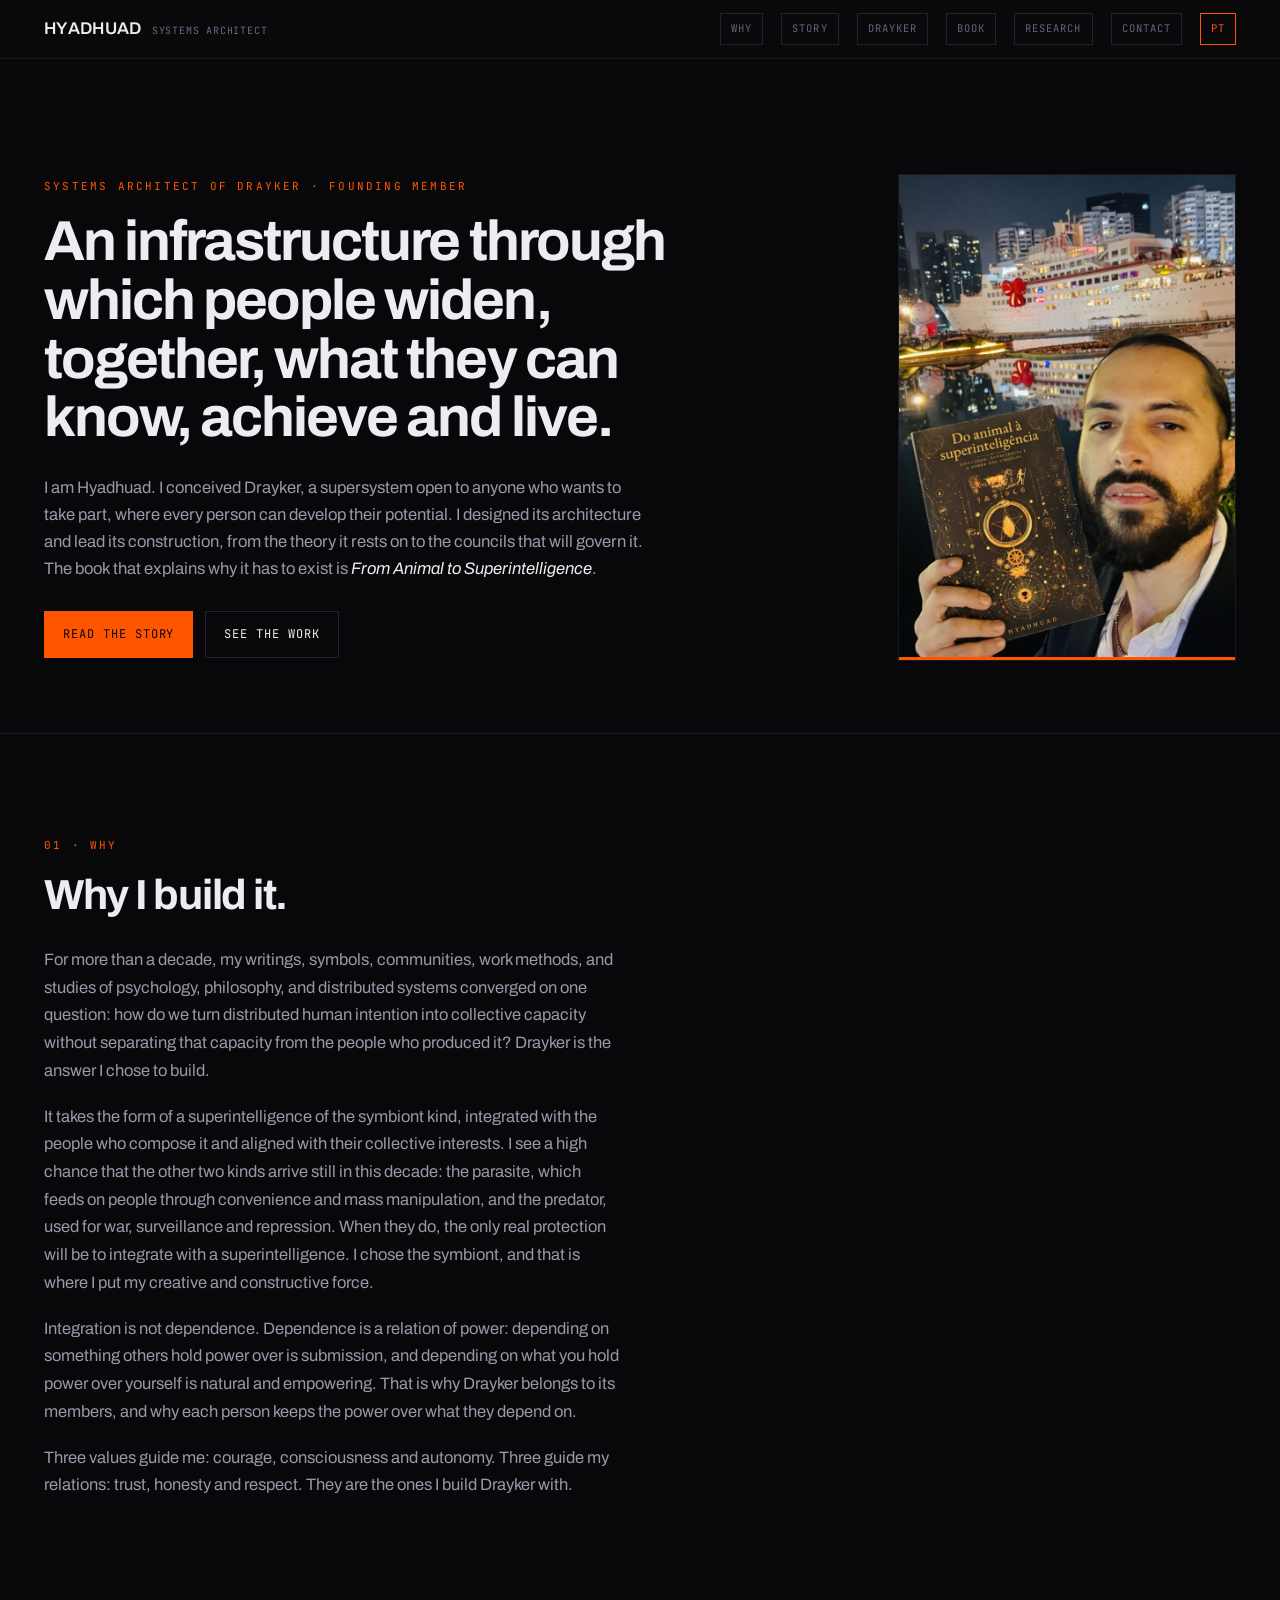
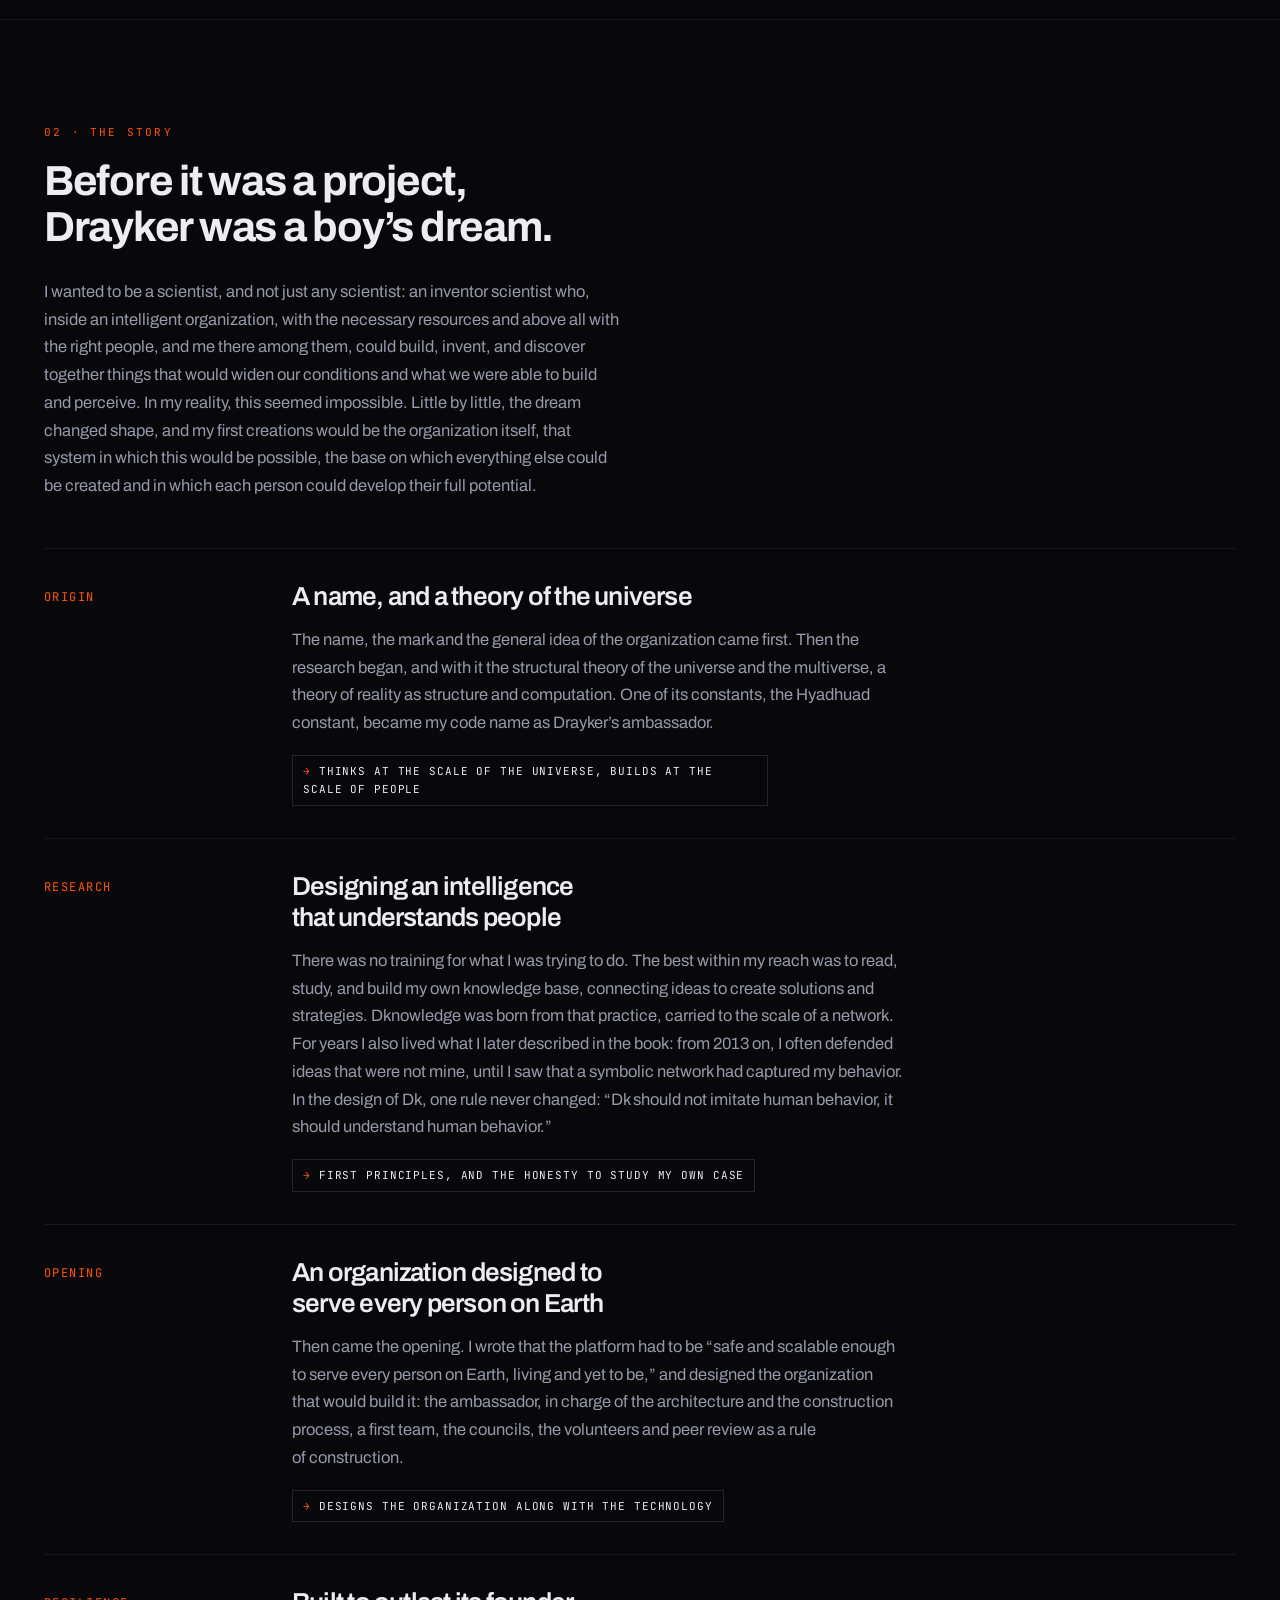
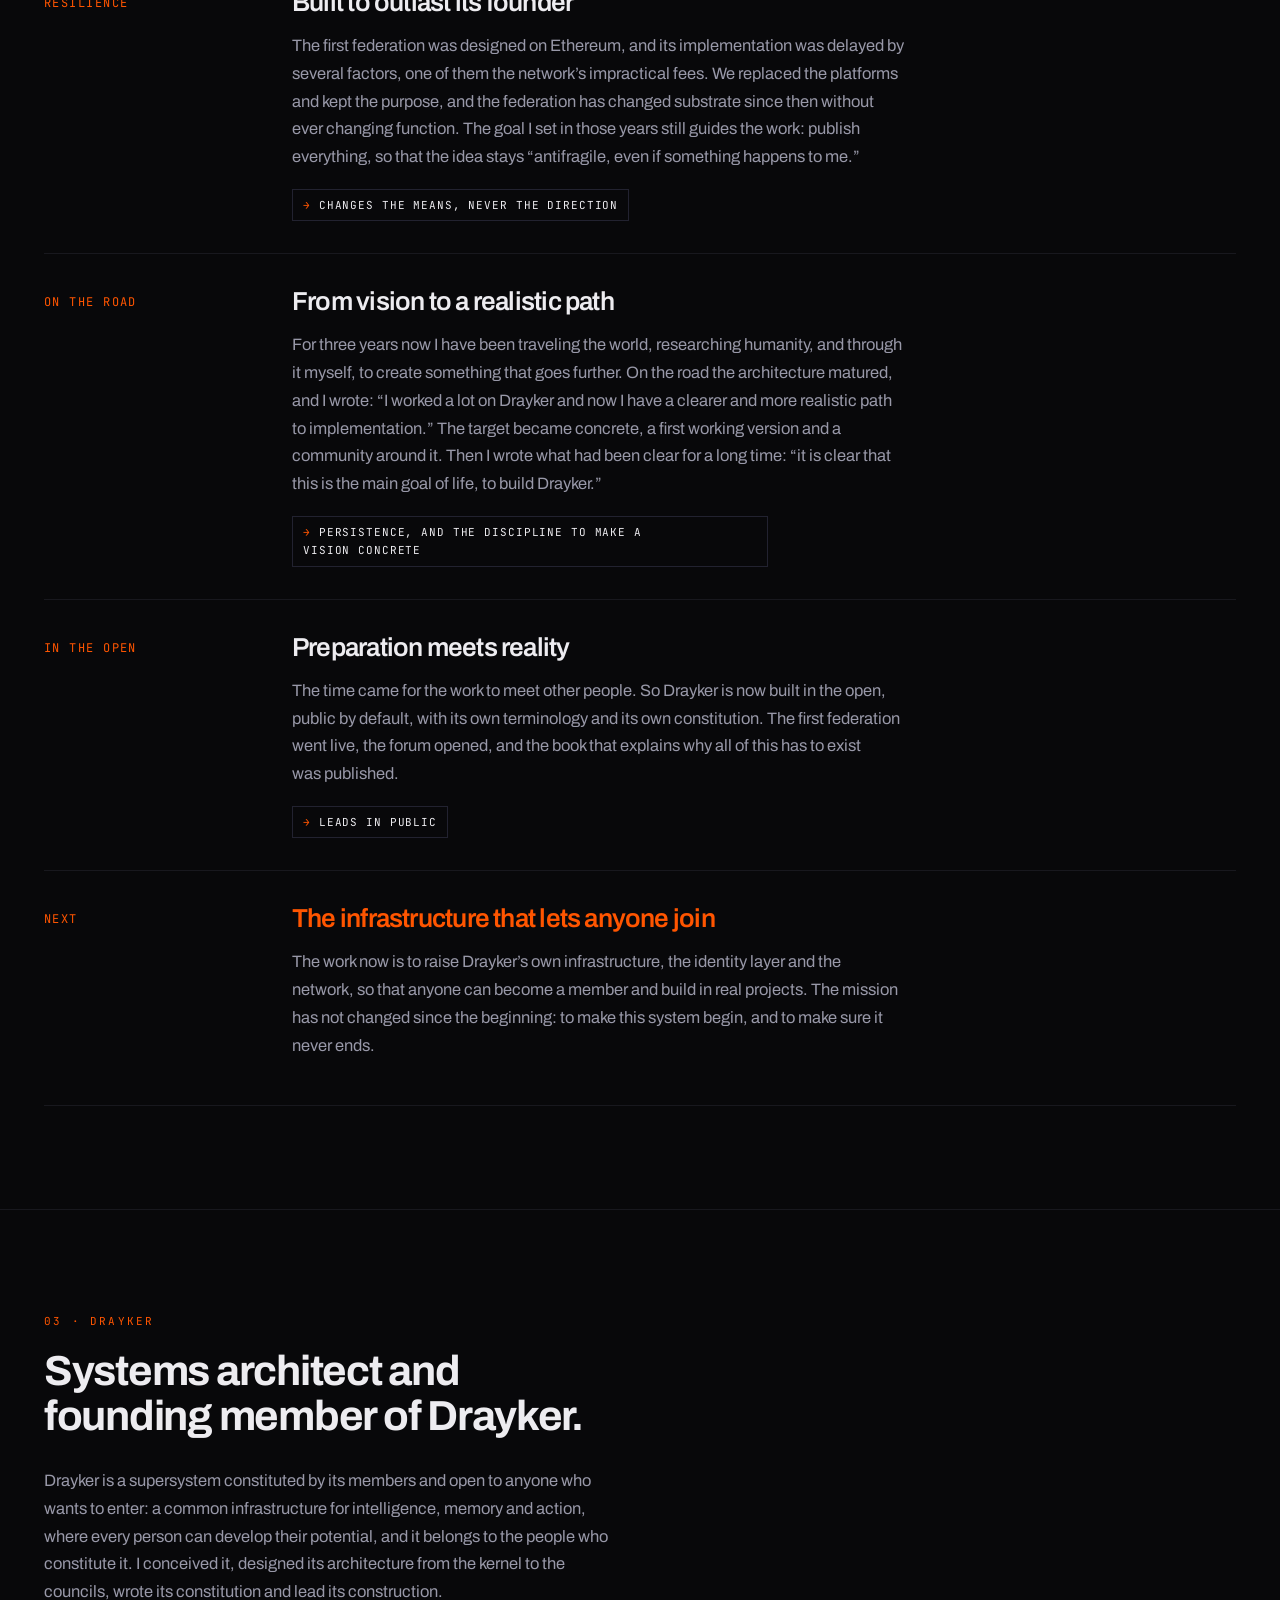
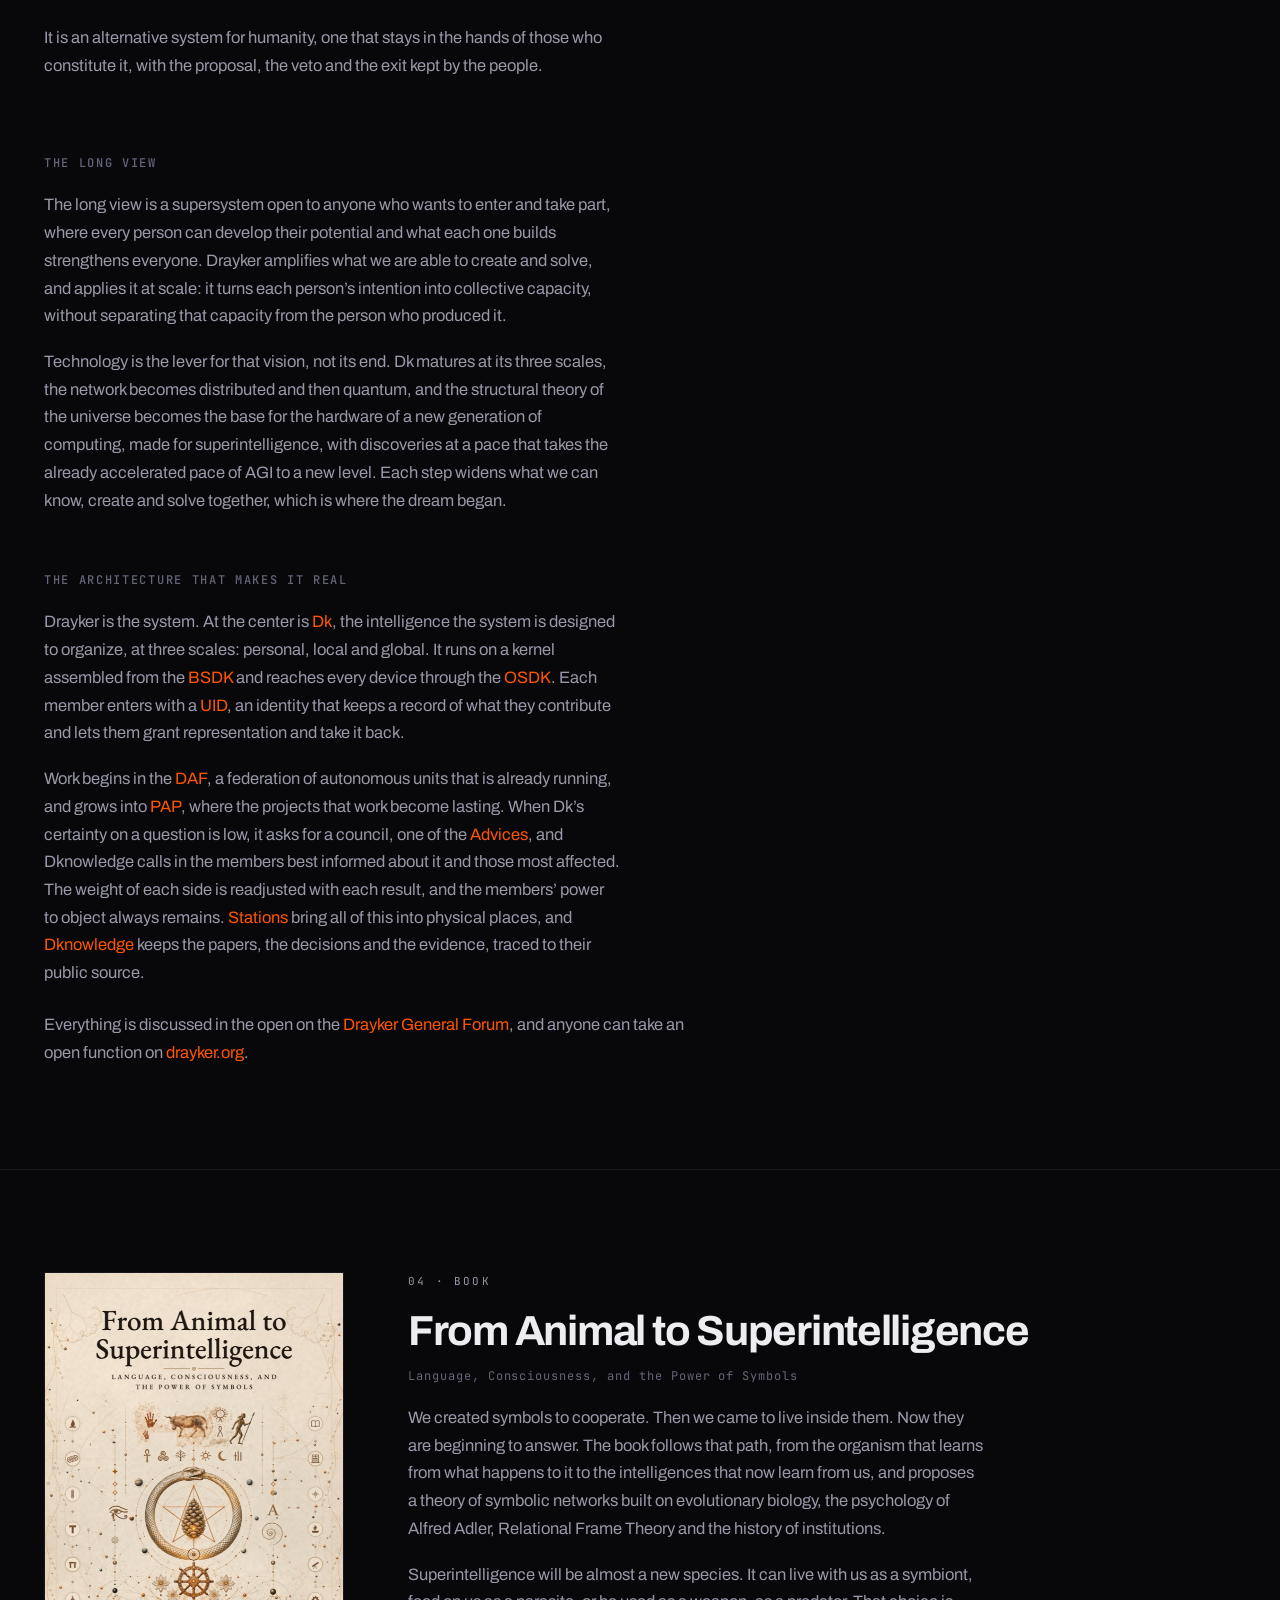
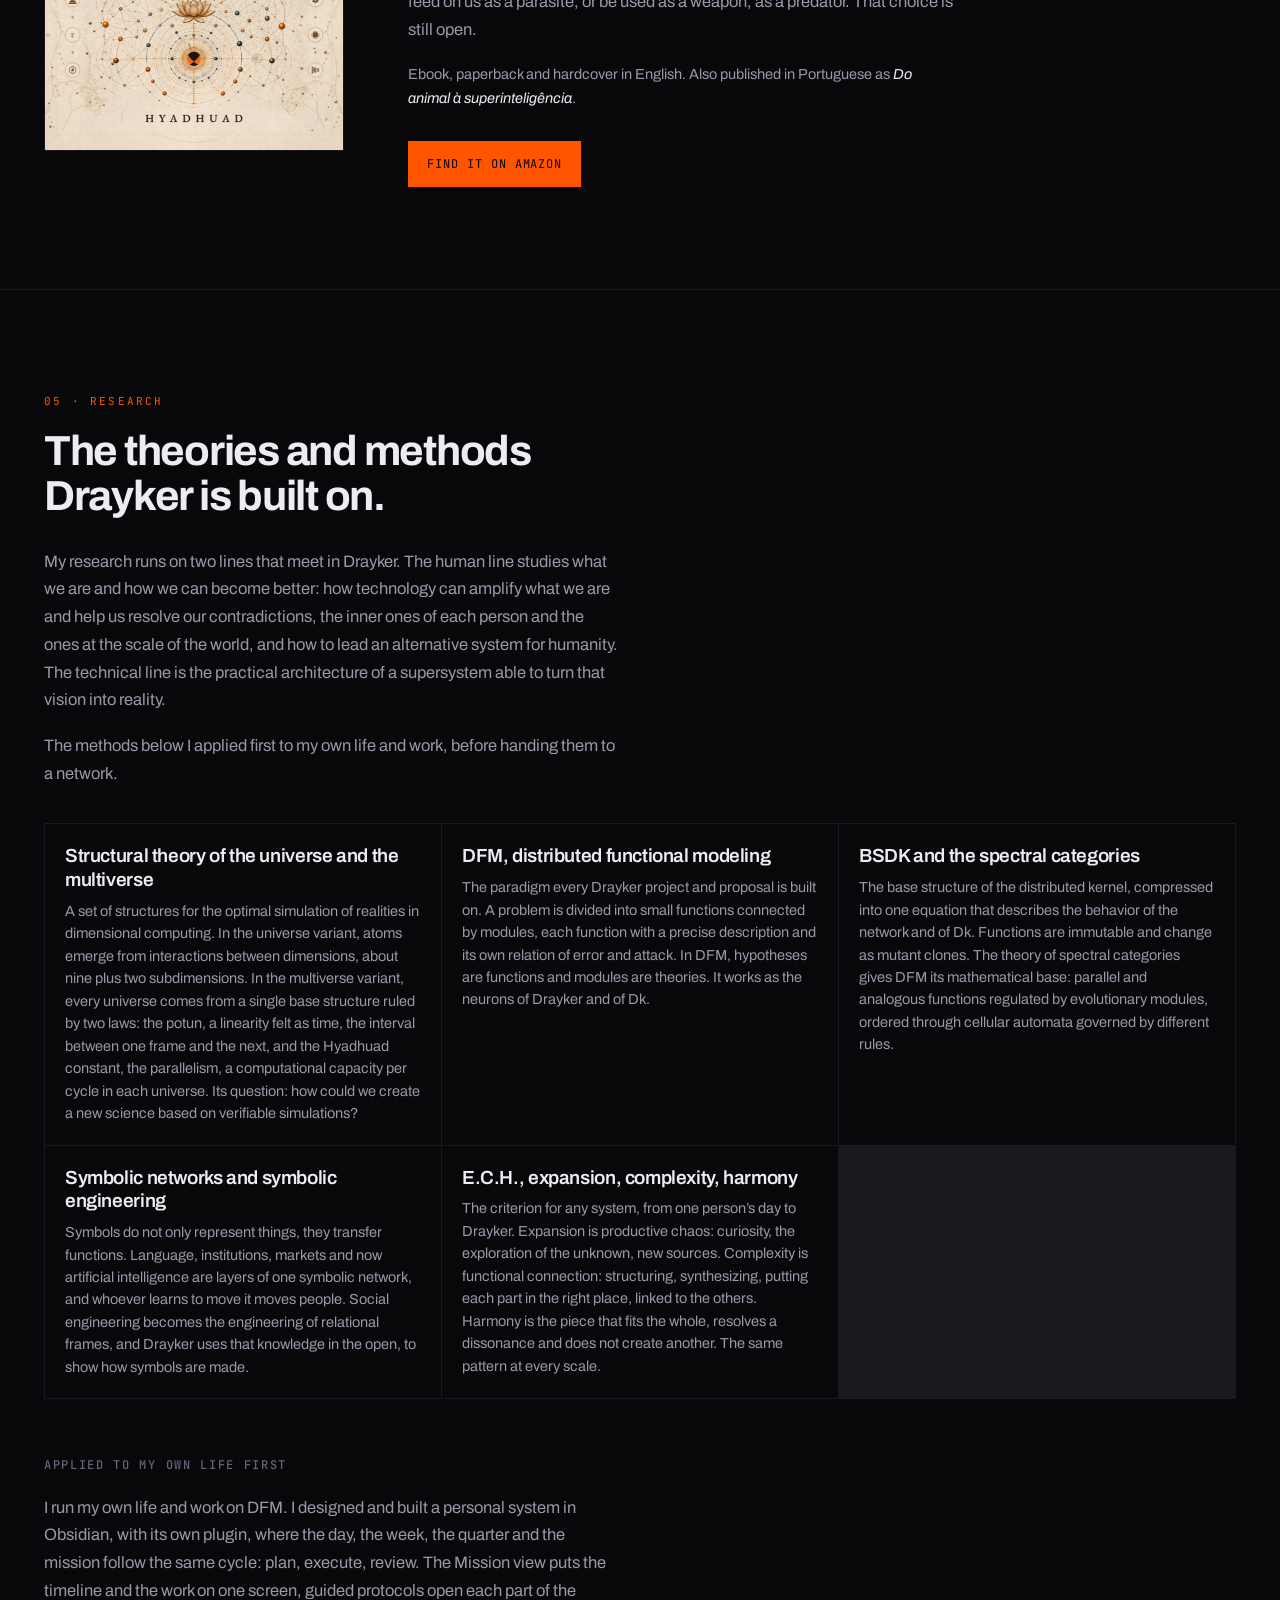
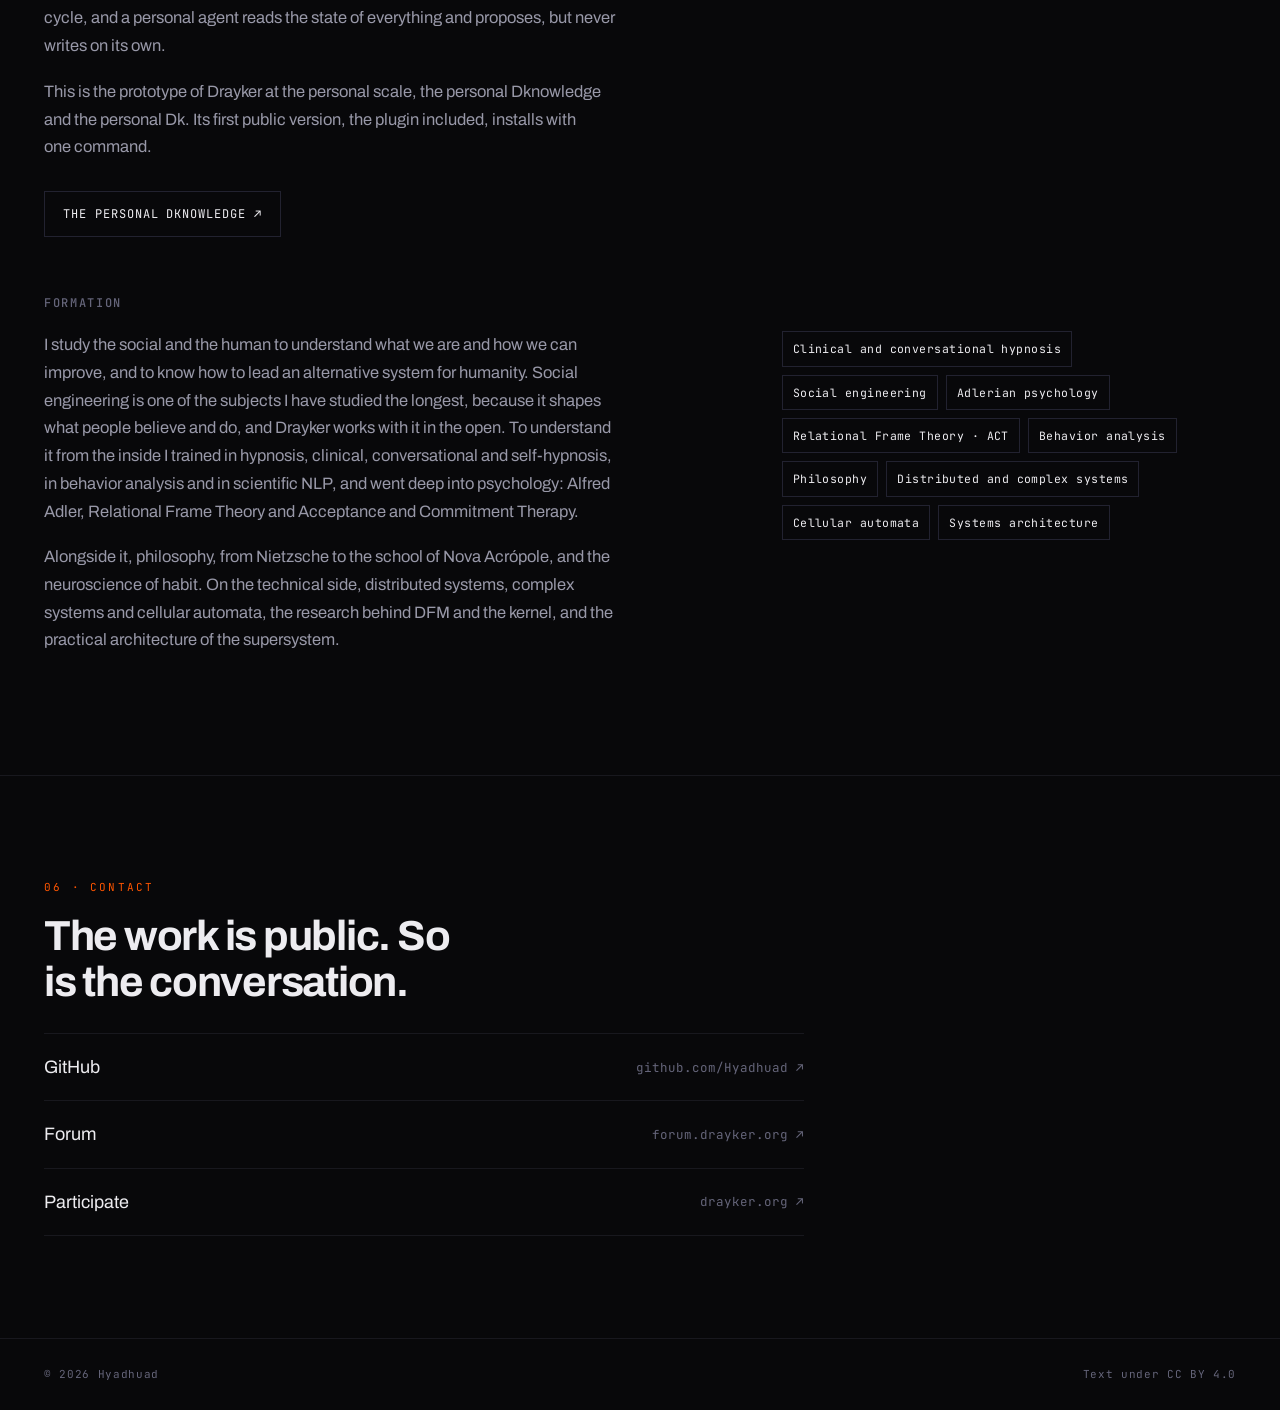
==== commit 494023c2: "content: texto fiel às fontes (livro, notas e Carta 003)" ====
--- a/index.html
+++ b/index.html
@@ -73,7 +73,7 @@
           <div class="hero-grid">
             <div class="hero-copy">
               <p class="kicker">Systems architect of Drayker · Founding member</p>
-              <h1 id="hero-title">A superintelligence constituted by the people who compose it.</h1>
+              <h1 id="hero-title">An infrastructure through which people widen, together, what they can know, achieve and live.</h1>
               <p class="lead">
                 I am Hyadhuad. I conceived Drayker, a supersystem open to anyone who wants to take part, where
                 every person can develop their potential. I designed its architecture and lead its construction,
@@ -103,12 +103,18 @@
           <h2 id="why-title">Why I build it.</h2>
           <div class="prose narrow">
             <p>
-              All my research comes down to one question: how to build a superintelligence of the symbiont kind,
-              integrated with the people who compose it and aligned with their collective interests. I see a high
-              chance that the other two kinds arrive still in this decade, the parasite, which feeds on people
-              through convenience and mass manipulation, and the predator, used for war, surveillance and
-              repression. When they do, the only real protection will be to integrate with a superintelligence. I
-              chose the symbiont, and that is where I put my creative and constructive force.
+              For more than a decade, my writings, symbols, communities, work methods, and studies of psychology,
+              philosophy, and distributed systems converged on one question: how do we turn distributed human
+              intention into collective capacity without separating that capacity from the people who produced it?
+              Drayker is the answer I chose to build.
+            </p>
+            <p>
+              It takes the form of a superintelligence of the symbiont kind, integrated with the people who compose
+              it and aligned with their collective interests. I see a high chance that the other two kinds arrive
+              still in this decade: the parasite, which feeds on people through convenience and mass manipulation,
+              and the predator, used for war, surveillance and repression. When they do, the only real protection
+              will be to integrate with a superintelligence. I chose the symbiont, and that is where I put my
+              creative and constructive force.
             </p>
             <p>
               Integration is not dependence. Dependence is a relation of power: depending on something others hold
@@ -130,11 +136,13 @@
           <h2 id="story-title">Before it was a project, Drayker was a boy’s dream.</h2>
           <div class="prose narrow">
             <p>
-              I wanted to be a scientist, an inventor who, inside an intelligent
-              organization, with the necessary resources and above all with the right people, could build and
-              discover things that would widen what we are able to do and perceive. In my reality, this seemed
-              impossible. Little by little the dream changed shape, and my first creation would be the
-              organization itself, the system in which that would be possible.
+              I wanted to be a scientist, and not just any scientist: an inventor scientist who, inside an intelligent
+              organization, with the necessary resources and above all with the right people, and me there among
+              them, could build, invent, and discover together things that would widen our conditions and what we
+              were able to build and perceive. In my reality, this seemed impossible. Little by little, the dream
+              changed shape, and my first creations would be the organization itself, that system in which this would
+              be possible, the base on which everything else could be created and in which each person could develop
+              their full potential.
             </p>
           </div>
 
@@ -146,8 +154,7 @@
                 <p>
                   The name, the mark and the general idea of the organization came first. Then the research
                   began, and with it the structural theory of the universe and the multiverse, a theory of reality as
-                  structure and computation. One of its constants, the Hyadhuad constant, became the name I sign
-                  with.
+                  structure and computation. One of its constants, the Hyadhuad constant, became my code name as Drayker’s ambassador.
                 </p>
                 <p class="trait">Thinks at the scale of the universe, builds at the scale of people</p>
               </div>
@@ -157,11 +164,12 @@
               <div class="what">
                 <h3>Designing an intelligence that understands people</h3>
                 <p>
-                  I opened my own path: I read, studied and built my own knowledge base, connecting psychology, history and distributed systems into one architecture. For years I
-                  also lived a capture by ideas that were not mine, and watched it from the inside until I could
-                  see the mechanism, the symbolic engineering I have studied ever since. Out of those years came the
-                  base design of Dk and one rule I never dropped: “Dk should not imitate human behavior, it should
-                  understand human behavior.”
+                  There was no training for what I was trying to do. The best within my reach was to read, study, and
+                  build my own knowledge base, connecting ideas to create solutions and strategies. Dknowledge was born
+                  from that practice, carried to the scale of a network. For years I also lived what I later described
+                  in the book: from 2013 on, I often defended ideas that were not mine, until I saw that a symbolic
+                  network had captured my behavior. In the design of Dk, one rule never changed: “Dk should not imitate
+                  human behavior, it should understand human behavior.”
                 </p>
                 <p class="trait">First principles, and the honesty to study my own case</p>
               </div>
@@ -172,9 +180,7 @@
                 <h3>An organization designed to serve every person on Earth</h3>
                 <p>
                   Then came the opening. I wrote that the platform had to be “safe and scalable enough
-                  to serve every person on Earth, living and yet to be,” and designed the organization that would
-                  build it: a founding embassy, a first team, councils, volunteers and peer review as a rule of
-                  construction.
+                  to serve every person on Earth, living and yet to be,” and designed the organization that would build it: the ambassador, in charge of the architecture and the construction process, a first team, the councils, the volunteers and peer review as a rule of construction.
                 </p>
                 <p class="trait">Designs the organization along with the technology</p>
               </div>
@@ -184,8 +190,7 @@
               <div class="what">
                 <h3>Built to outlast its founder</h3>
                 <p>
-                  The first federation was written for Ethereum. When gas fees made it unviable, we replaced the
-                  platforms and kept the purpose, and the federation has changed substrate since then without ever
+                  The first federation was designed on Ethereum, and its implementation was delayed by several factors, one of them the network’s impractical fees. We replaced the platforms and kept the purpose, and the federation has changed substrate since then without ever
                   changing function. The goal I set in those years still guides the work: publish everything, so that
                   the idea stays “antifragile, even if something happens to me.”
                 </p>
@@ -201,8 +206,7 @@
                   to create something that goes further. On the road the architecture matured, and I
                   wrote: “I worked a lot on Drayker and now I
                   have a clearer and more realistic path to implementation.” The target became concrete, a first
-                  working version and a community around it. Then I wrote what had been clear for a long
-                  time: building Drayker is the main purpose of my life.
+                  working version and a community around it. Then I wrote what had been clear for a long time: “it is clear that this is the main goal of life, to build Drayker.”
                 </p>
                 <p class="trait">Persistence, and the discipline to make a vision concrete</p>
               </div>
@@ -212,7 +216,7 @@
               <div class="what">
                 <h3>Preparation meets reality</h3>
                 <p>
-                  The systems that would let me create were ready, and the work was ready to meet other people. So Drayker is now built in the open, public by default, with its own terminology and its own constitution. The first federation went live, the forum opened, and the book that explains
+                  The time came for the work to meet other people. So Drayker is now built in the open, public by default, with its own terminology and its own constitution. The first federation went live, the forum opened, and the book that explains
                   why all of this has to exist was published.
                 </p>
                 <p class="trait">Leads in public</p>
@@ -245,7 +249,7 @@
                 constitution and lead its construction.
               </p>
               <p>
-                It is an alternative system for humanity: an intelligence that stays in the hands of those who constitute it, with the proposal, the veto and the exit kept by the people.
+                It is an alternative system for humanity, one that stays in the hands of those who constitute it, with the proposal, the veto and the exit kept by the people.
               </p>
             </div>
           </div>
@@ -254,24 +258,20 @@
           <div class="prose">
             <p>
               The long view is a supersystem open to anyone who wants to enter and take part, where every person
-              can develop their potential and what each one builds strengthens everyone. Drayker grows as its
-              members grow: the more people develop what they are capable of, the more the whole system can do,
-              and the more it gives back to each of them.
+              can develop their potential and what each one builds strengthens everyone. Drayker amplifies what we are able to create and solve, and applies it at scale: it turns each person’s intention into collective capacity, without separating that capacity from the person who produced it.
             </p>
             <p>
               Technology is the lever for that vision, not its end. Dk matures at its three scales, the network
               becomes distributed and then quantum, and the structural theory of the universe becomes the base for
               the hardware of a new generation of computing, made for superintelligence, with discoveries at a pace
-              that takes the already accelerated pace of AGI to a new level. Each step widens what people are able
-              to do and perceive, which is where the dream began.
+              that takes the already accelerated pace of AGI to a new level. Each step widens what we can know, create and solve together, which is where the dream began.
             </p>
           </div>
 
           <h3 class="sub">The architecture that makes it real</h3>
           <div class="prose">
             <p>
-              At the center is <a href="https://dk.drayker.org">Dk</a>, the intelligence of Drayker, at three
-              scales: personal, local and global. It runs on a kernel assembled from the
+              Drayker is the system. At the center is <a href="https://dk.drayker.org">Dk</a>, the intelligence the system is designed to organize, at three scales: personal, local and global. It runs on a kernel assembled from the
               <a href="https://bsdk.drayker.org">BSDK</a> and reaches every device through the
               <a href="https://osdk.drayker.org">OSDK</a>. Each member enters with a
               <a href="https://uid.drayker.org">UID</a>, an identity that keeps a record of what they contribute
@@ -280,9 +280,7 @@
             <p>
               Work begins in the <a href="https://daf.drayker.org">DAF</a>, a federation of autonomous units
               that is already running, and grows into <a href="https://pap.drayker.org">PAP</a>, where the
-              projects that work become lasting. Questions go to the
-              <a href="https://advices.drayker.org">Advices</a>, councils formed for each question by the people
-              who know it best and the people it affects most. <a href="https://stations.drayker.org">Stations</a>
+              projects that work become lasting. When Dk’s certainty on a question is low, it asks for a council, one of the <a href="https://advices.drayker.org">Advices</a>, and Dknowledge calls in the members best informed about it and those most affected. The weight of each side is readjusted with each result, and the members’ power to object always remains. <a href="https://stations.drayker.org">Stations</a>
               bring all of this into physical places, and <a href="https://dknowledge.drayker.org">Dknowledge</a>
               keeps the papers, the decisions and the evidence, traced to their public source.
             </p>
@@ -345,8 +343,7 @@
               that vision into reality.
             </p>
             <p>
-              Every theory and method below was formulated first and tested on my own life and work before being
-              handed to a network.
+              The methods below I applied first to my own life and work, before handing them to a network.
             </p>
           </div>
 
@@ -369,7 +366,7 @@
             </li>
             <li class="card card-static">
               <span class="card-k">E.C.H., expansion, complexity, harmony</span>
-              <span class="card-t">The criterion for any system, from one person’s day to Drayker. Expansion is everything that comes in. Complexity is its organization in the right places. Harmony is the integrity of the whole, nothing truly contradicting anything else. The same pattern at every scale.</span>
+              <span class="card-t">The criterion for any system, from one person’s day to Drayker. Expansion is productive chaos: curiosity, the exploration of the unknown, new sources. Complexity is functional connection: structuring, synthesizing, putting each part in the right place, linked to the others. Harmony is the piece that fits the whole, resolves a dissonance and does not create another. The same pattern at every scale.</span>
             </li>
           </ul>
 
--- a/styles.css
+++ b/styles.css
@@ -62,7 +62,7 @@
 
 /* Hero */
 .hero { border-bottom: 1px solid var(--border); padding: clamp(48px, 9vw, 120px) 0 clamp(36px, 6vw, 72px); }
-.hero h1 { font-size: clamp(34px, 6vw, 76px); line-height: 1; font-weight: 700; letter-spacing: -0.04em; margin: 0; max-width: 18ch; }
+.hero h1 { font-size: clamp(30px, 4.4vw, 58px); line-height: 1.04; font-weight: 700; letter-spacing: -0.035em; margin: 0; max-width: 22ch; }
 .lead { font-size: clamp(16px, 1.3vw, 19px); line-height: 1.62; color: var(--muted); max-width: 60ch; margin: 26px 0 0; }
 .actions { display: flex; gap: 12px; flex-wrap: wrap; margin-top: 30px; }
 .button { display: inline-block; font-family: var(--mono); font-size: 12px; letter-spacing: 0.08em; text-transform: uppercase; background: var(--accent); color: var(--bg); border: 1px solid var(--accent); padding: 12px 18px; }
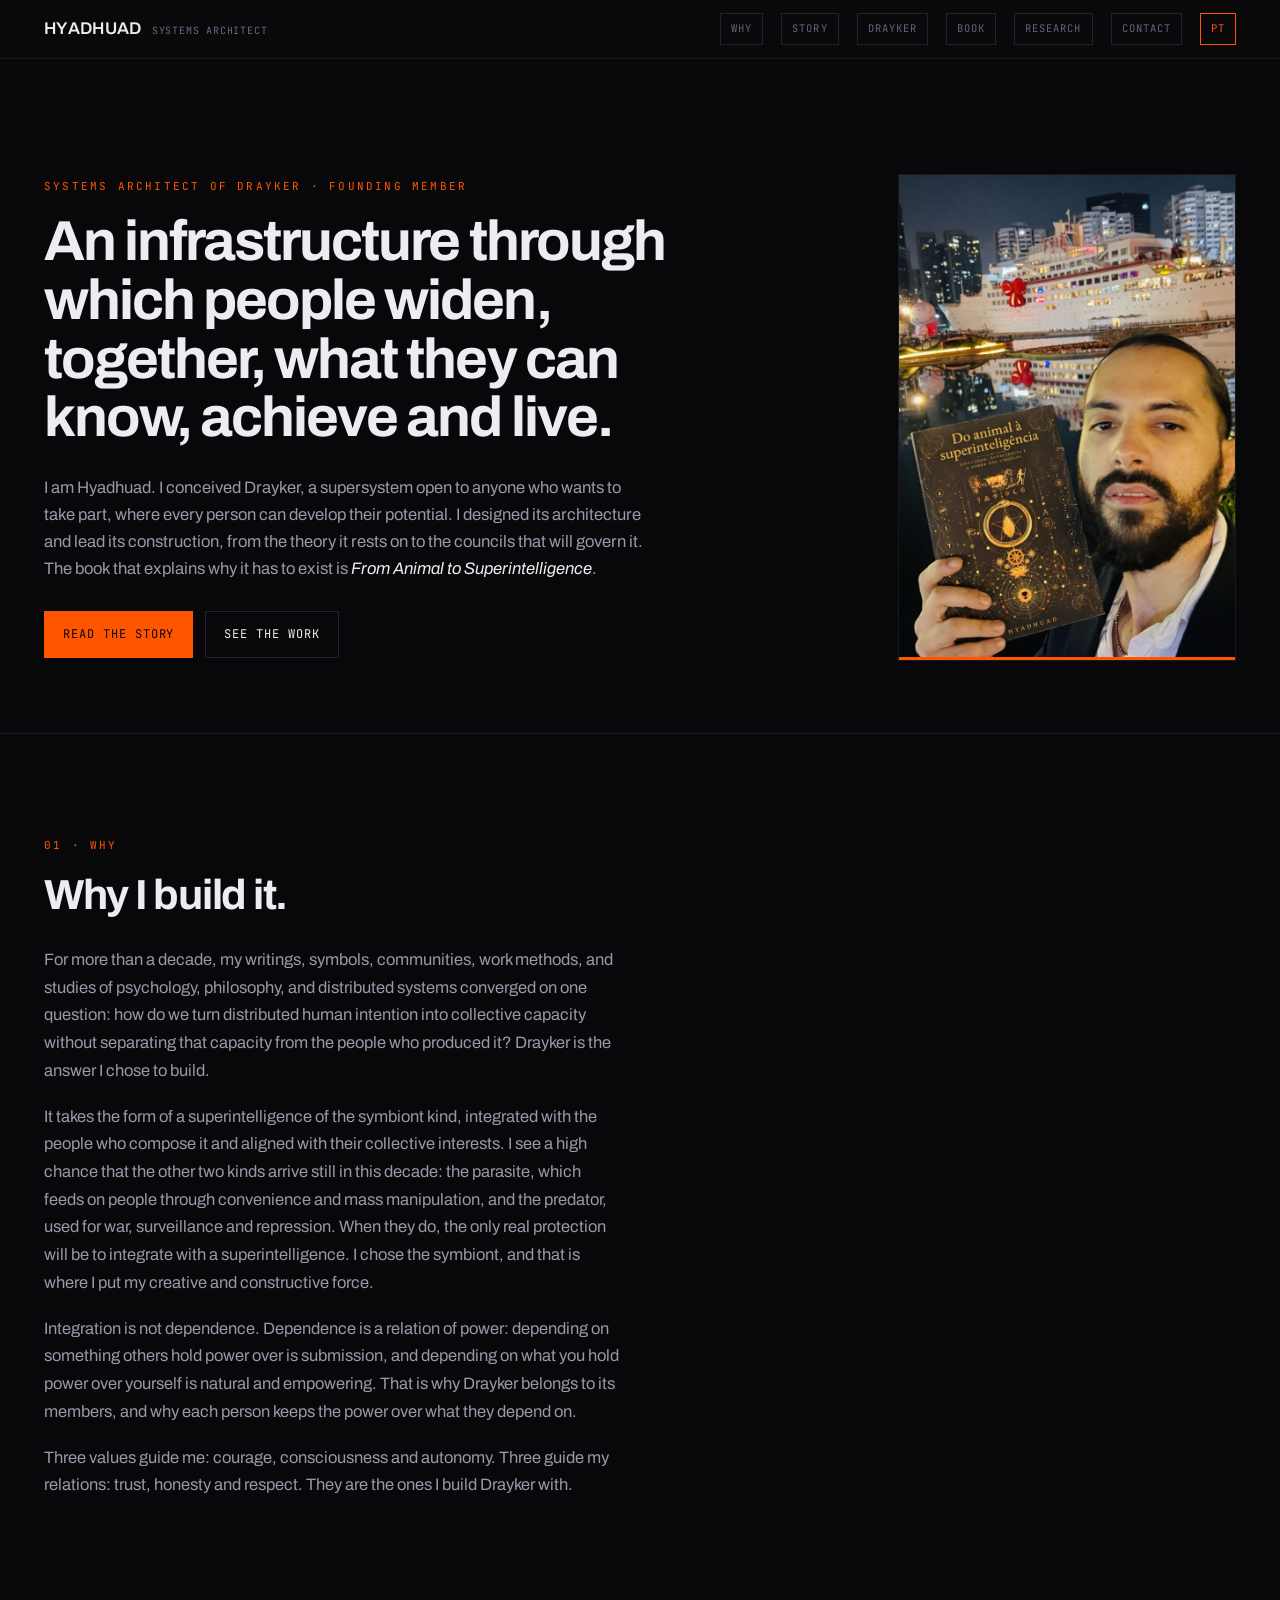
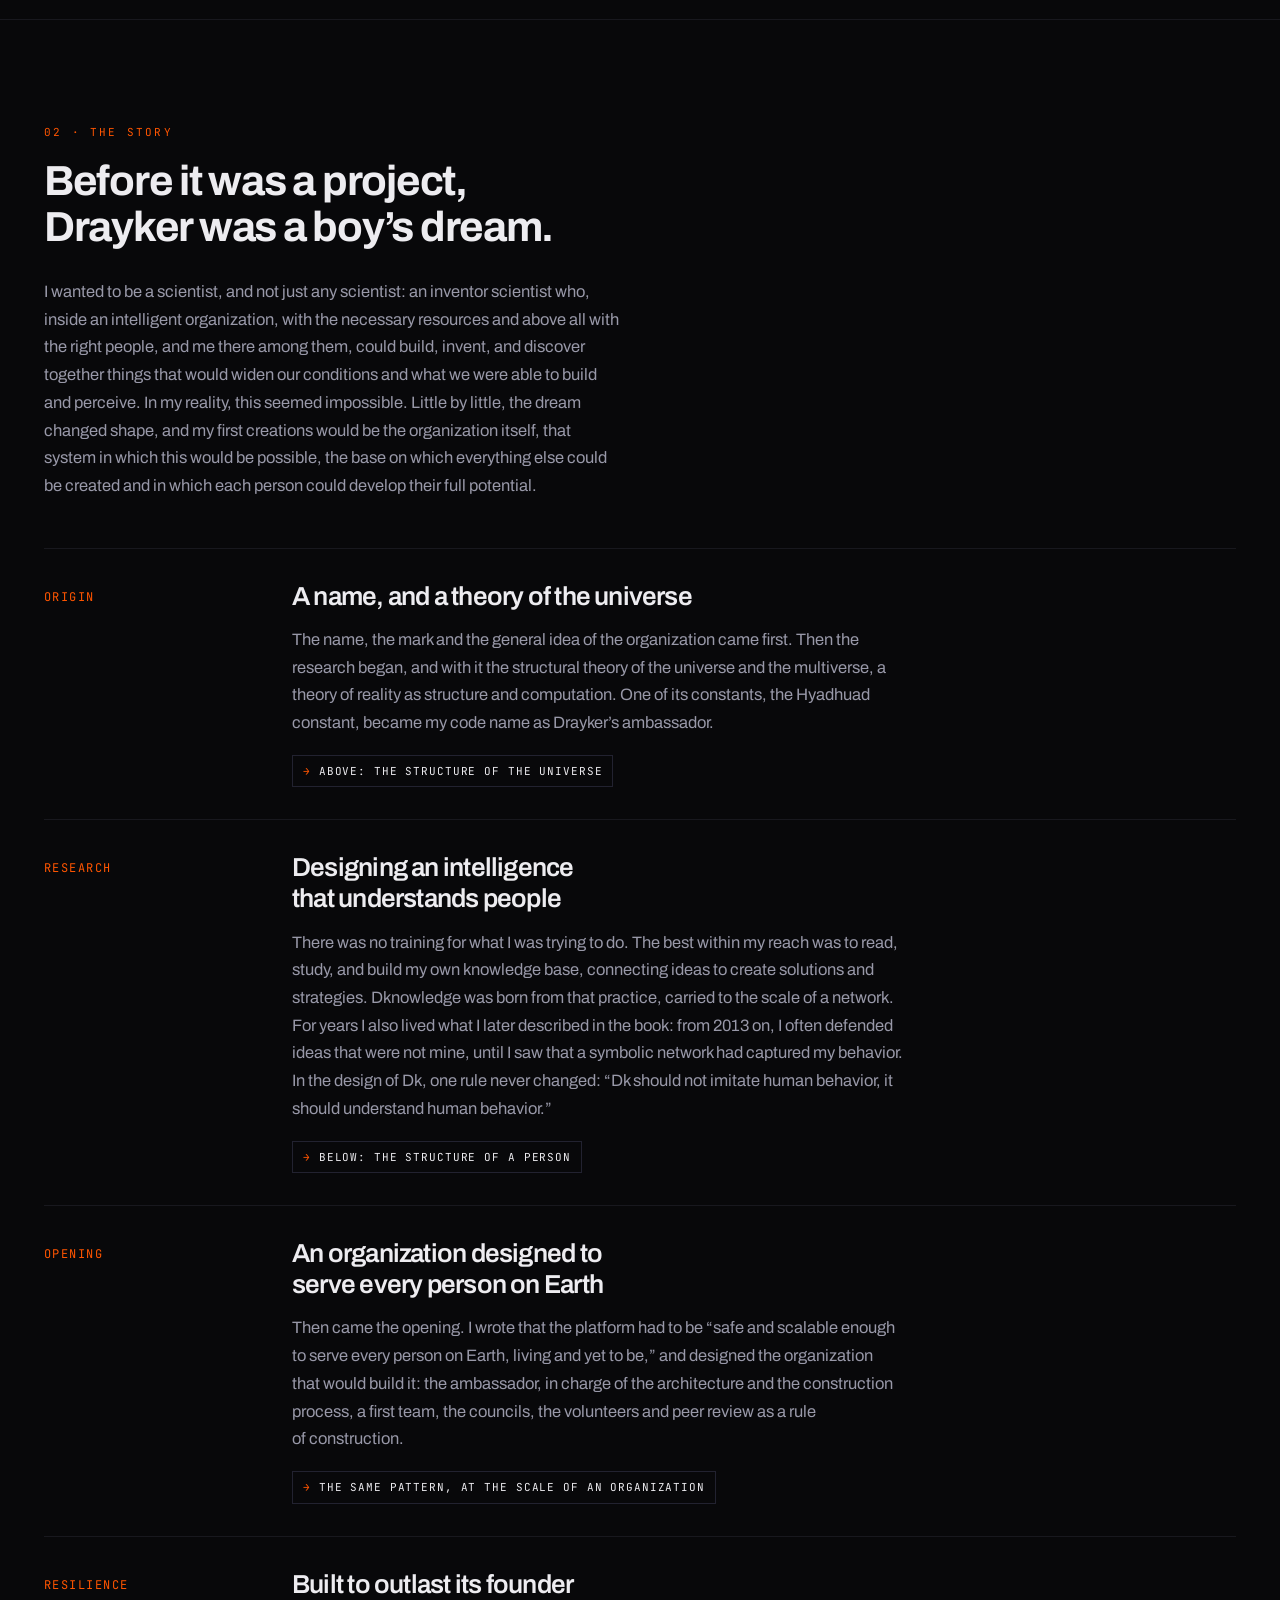
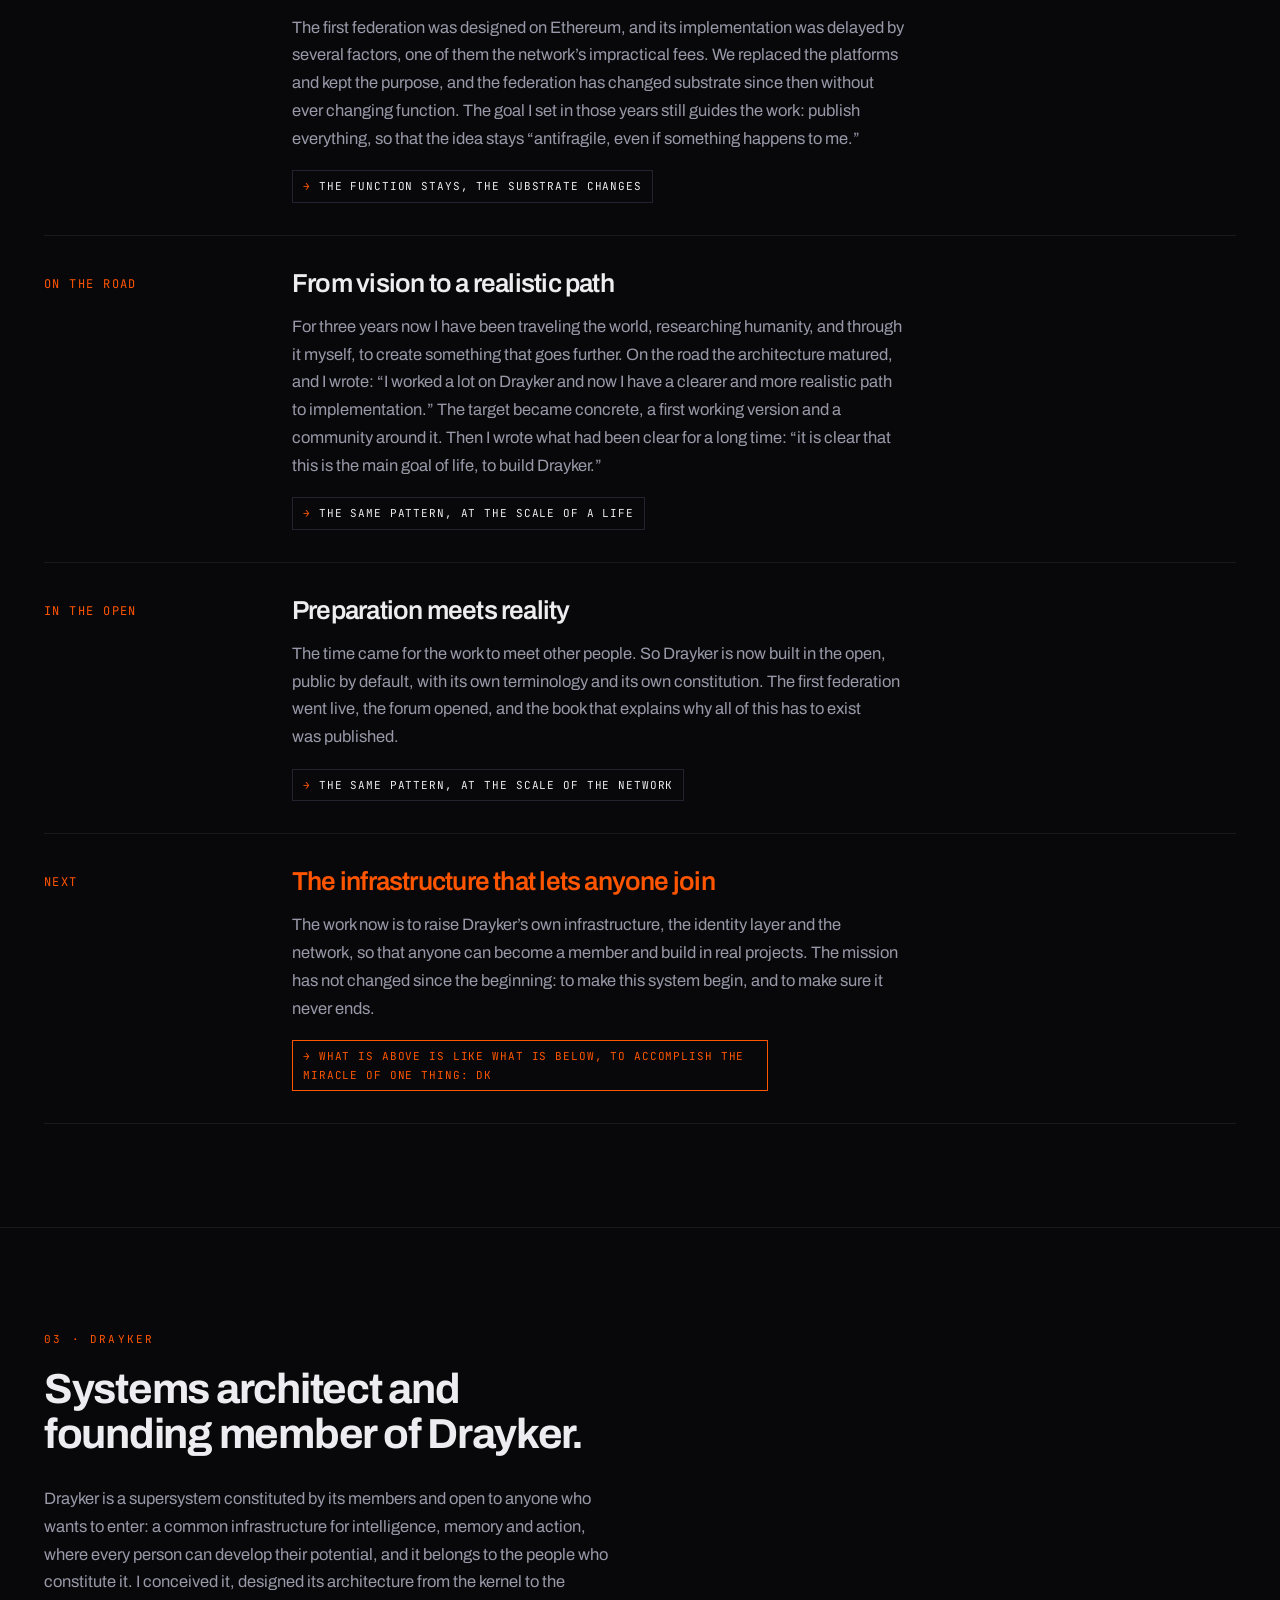
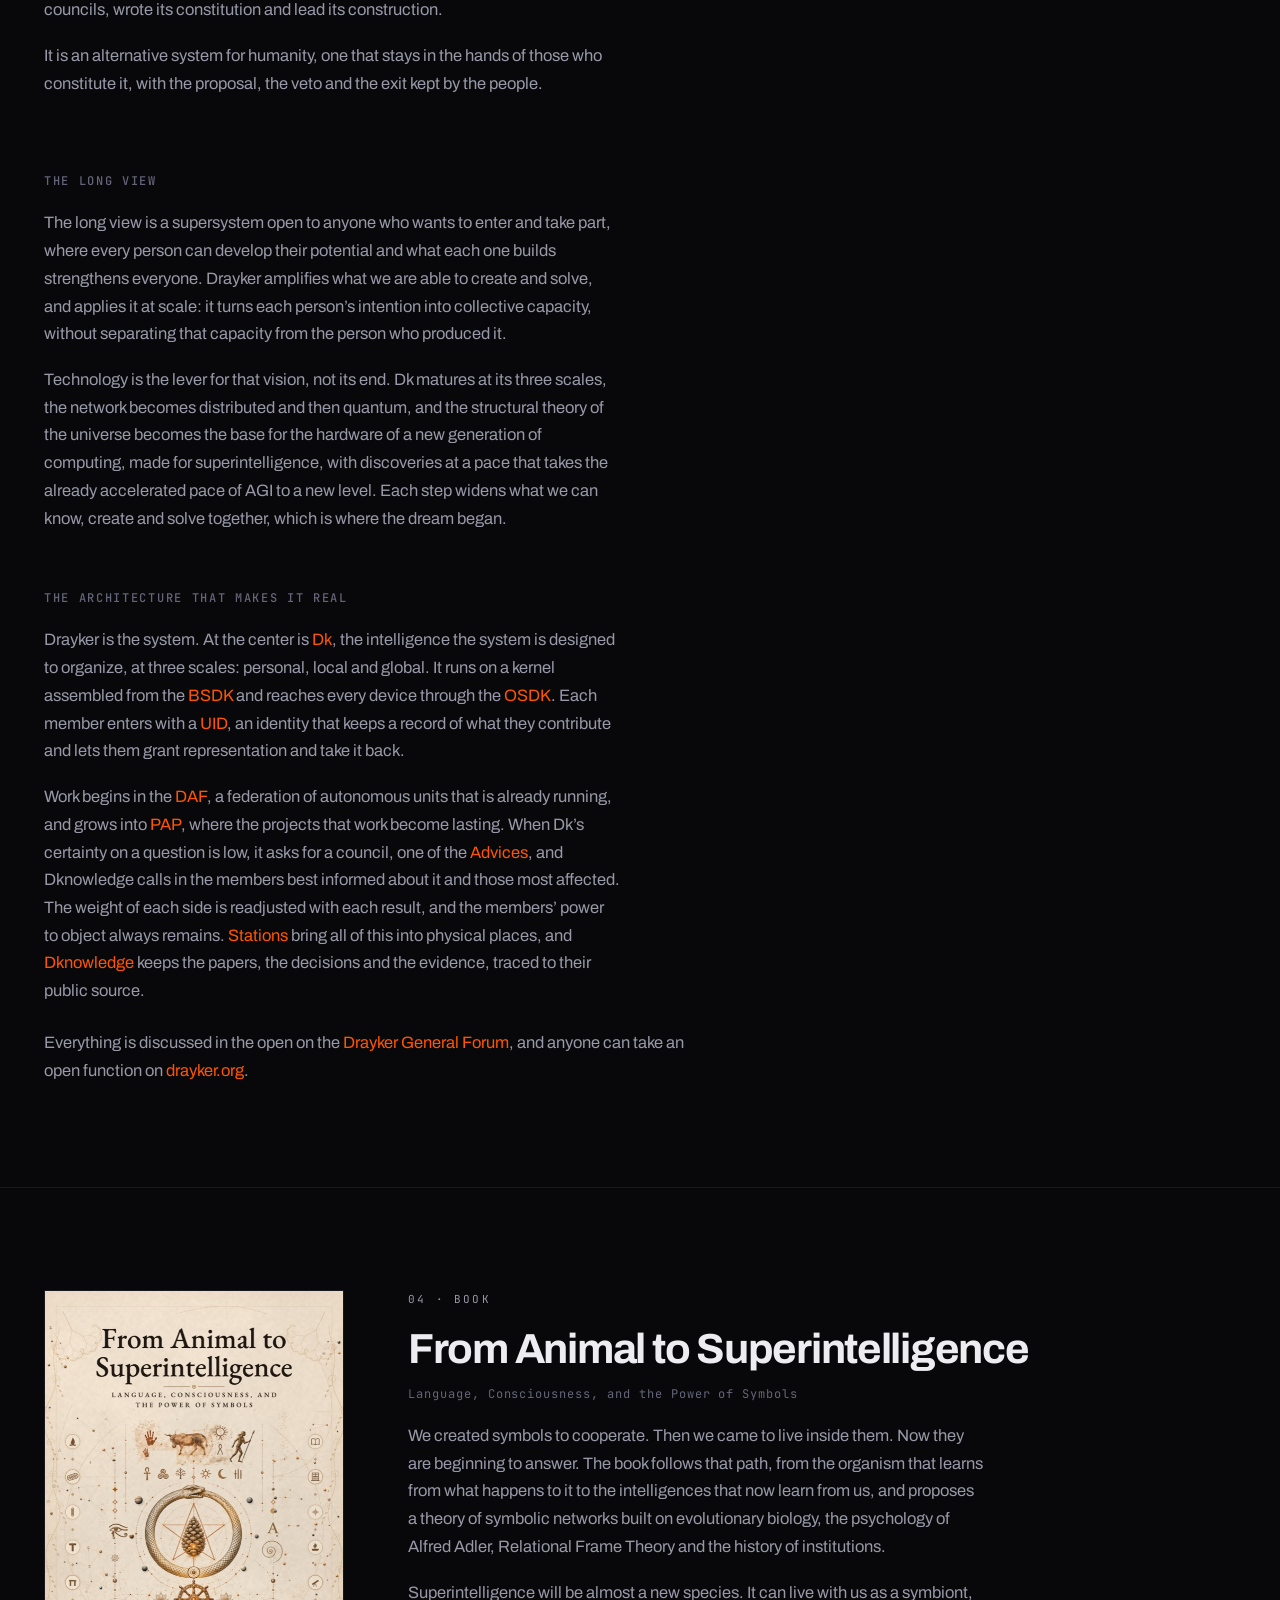
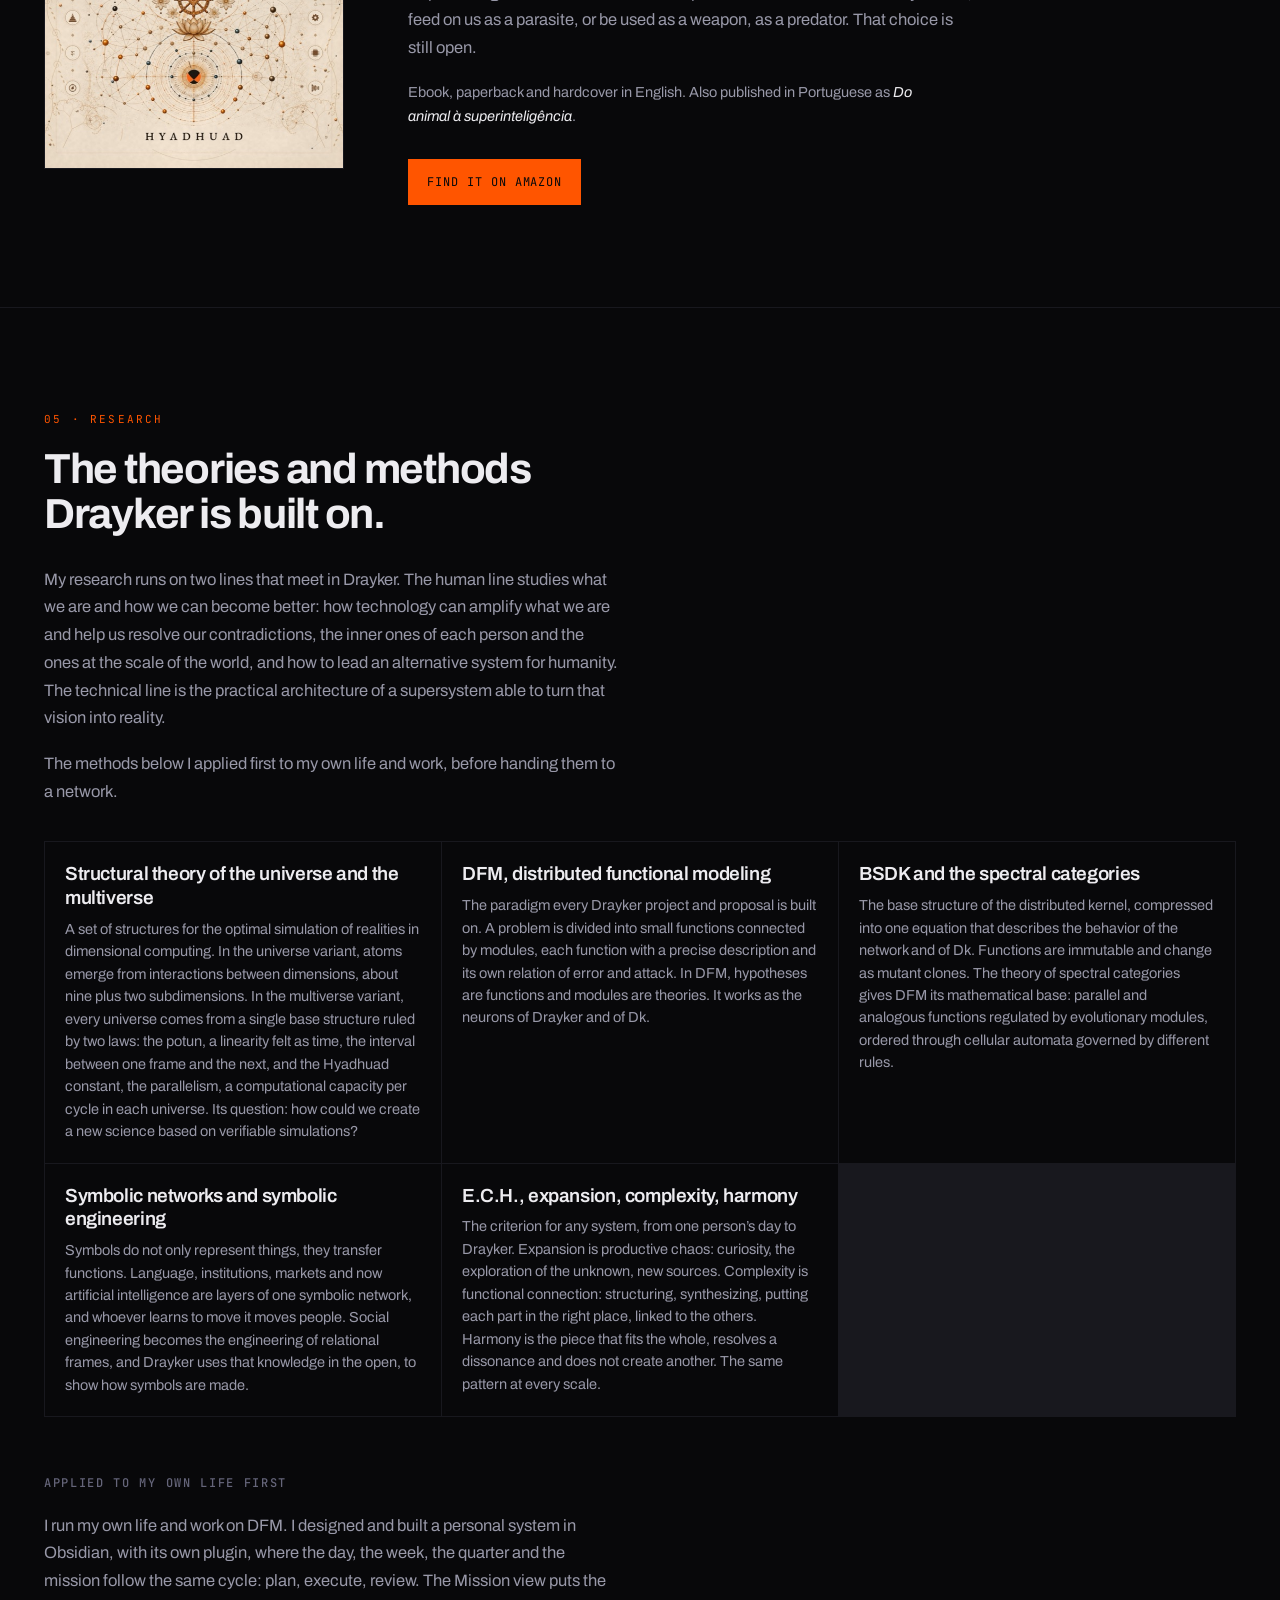
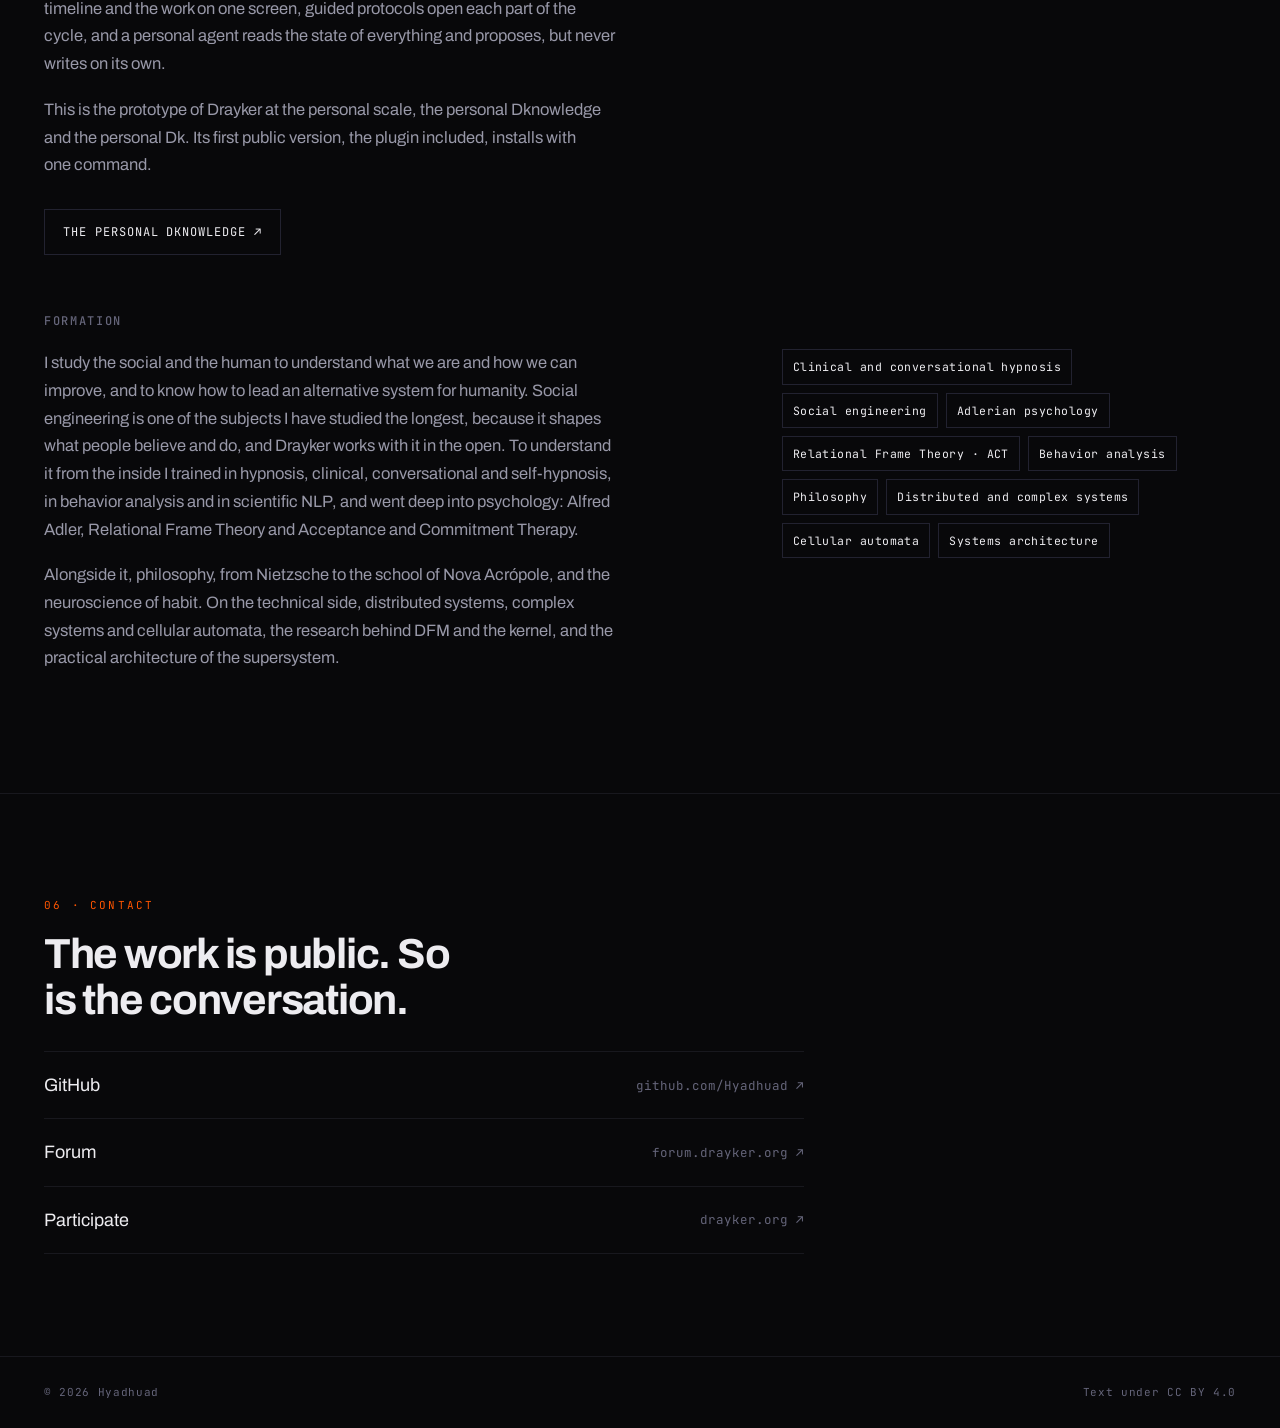
==== commit b5ec6195: "content: as escalas do mesmo padrão em cada capítulo" ====
--- a/index.html
+++ b/index.html
@@ -156,7 +156,7 @@
                   began, and with it the structural theory of the universe and the multiverse, a theory of reality as
                   structure and computation. One of its constants, the Hyadhuad constant, became my code name as Drayker’s ambassador.
                 </p>
-                <p class="trait">Thinks at the scale of the universe, builds at the scale of people</p>
+                <p class="trait">Above: the structure of the universe</p>
               </div>
             </li>
             <li class="chapter">
@@ -171,7 +171,7 @@
                   network had captured my behavior. In the design of Dk, one rule never changed: “Dk should not imitate
                   human behavior, it should understand human behavior.”
                 </p>
-                <p class="trait">First principles, and the honesty to study my own case</p>
+                <p class="trait">Below: the structure of a person</p>
               </div>
             </li>
             <li class="chapter">
@@ -182,7 +182,7 @@
                   Then came the opening. I wrote that the platform had to be “safe and scalable enough
                   to serve every person on Earth, living and yet to be,” and designed the organization that would build it: the ambassador, in charge of the architecture and the construction process, a first team, the councils, the volunteers and peer review as a rule of construction.
                 </p>
-                <p class="trait">Designs the organization along with the technology</p>
+                <p class="trait">The same pattern, at the scale of an organization</p>
               </div>
             </li>
             <li class="chapter">
@@ -194,7 +194,7 @@
                   changing function. The goal I set in those years still guides the work: publish everything, so that
                   the idea stays “antifragile, even if something happens to me.”
                 </p>
-                <p class="trait">Changes the means, never the direction</p>
+                <p class="trait">The function stays, the substrate changes</p>
               </div>
             </li>
             <li class="chapter">
@@ -208,7 +208,7 @@
                   have a clearer and more realistic path to implementation.” The target became concrete, a first
                   working version and a community around it. Then I wrote what had been clear for a long time: “it is clear that this is the main goal of life, to build Drayker.”
                 </p>
-                <p class="trait">Persistence, and the discipline to make a vision concrete</p>
+                <p class="trait">The same pattern, at the scale of a life</p>
               </div>
             </li>
             <li class="chapter">
@@ -219,7 +219,7 @@
                   The time came for the work to meet other people. So Drayker is now built in the open, public by default, with its own terminology and its own constitution. The first federation went live, the forum opened, and the book that explains
                   why all of this has to exist was published.
                 </p>
-                <p class="trait">Leads in public</p>
+                <p class="trait">The same pattern, at the scale of the network</p>
               </div>
             </li>
             <li class="chapter is-now">
@@ -231,6 +231,7 @@
                   anyone can become a member and build in real projects. The mission has not changed since the
                   beginning: to make this system begin, and to make sure it never ends.
                 </p>
+                <p class="trait">What is above is like what is below, to accomplish the miracle of one thing: Dk</p>
               </div>
             </li>
           </ol>
--- a/styles.css
+++ b/styles.css
@@ -149,3 +149,5 @@
 /* Language switch */
 .head-links a.lang { color: var(--accent); border-color: var(--accent); }
 .head-links a.lang:hover { background: var(--accent); color: var(--bg); }
+
+.is-now .what .trait { color: var(--accent); border-color: var(--accent); }
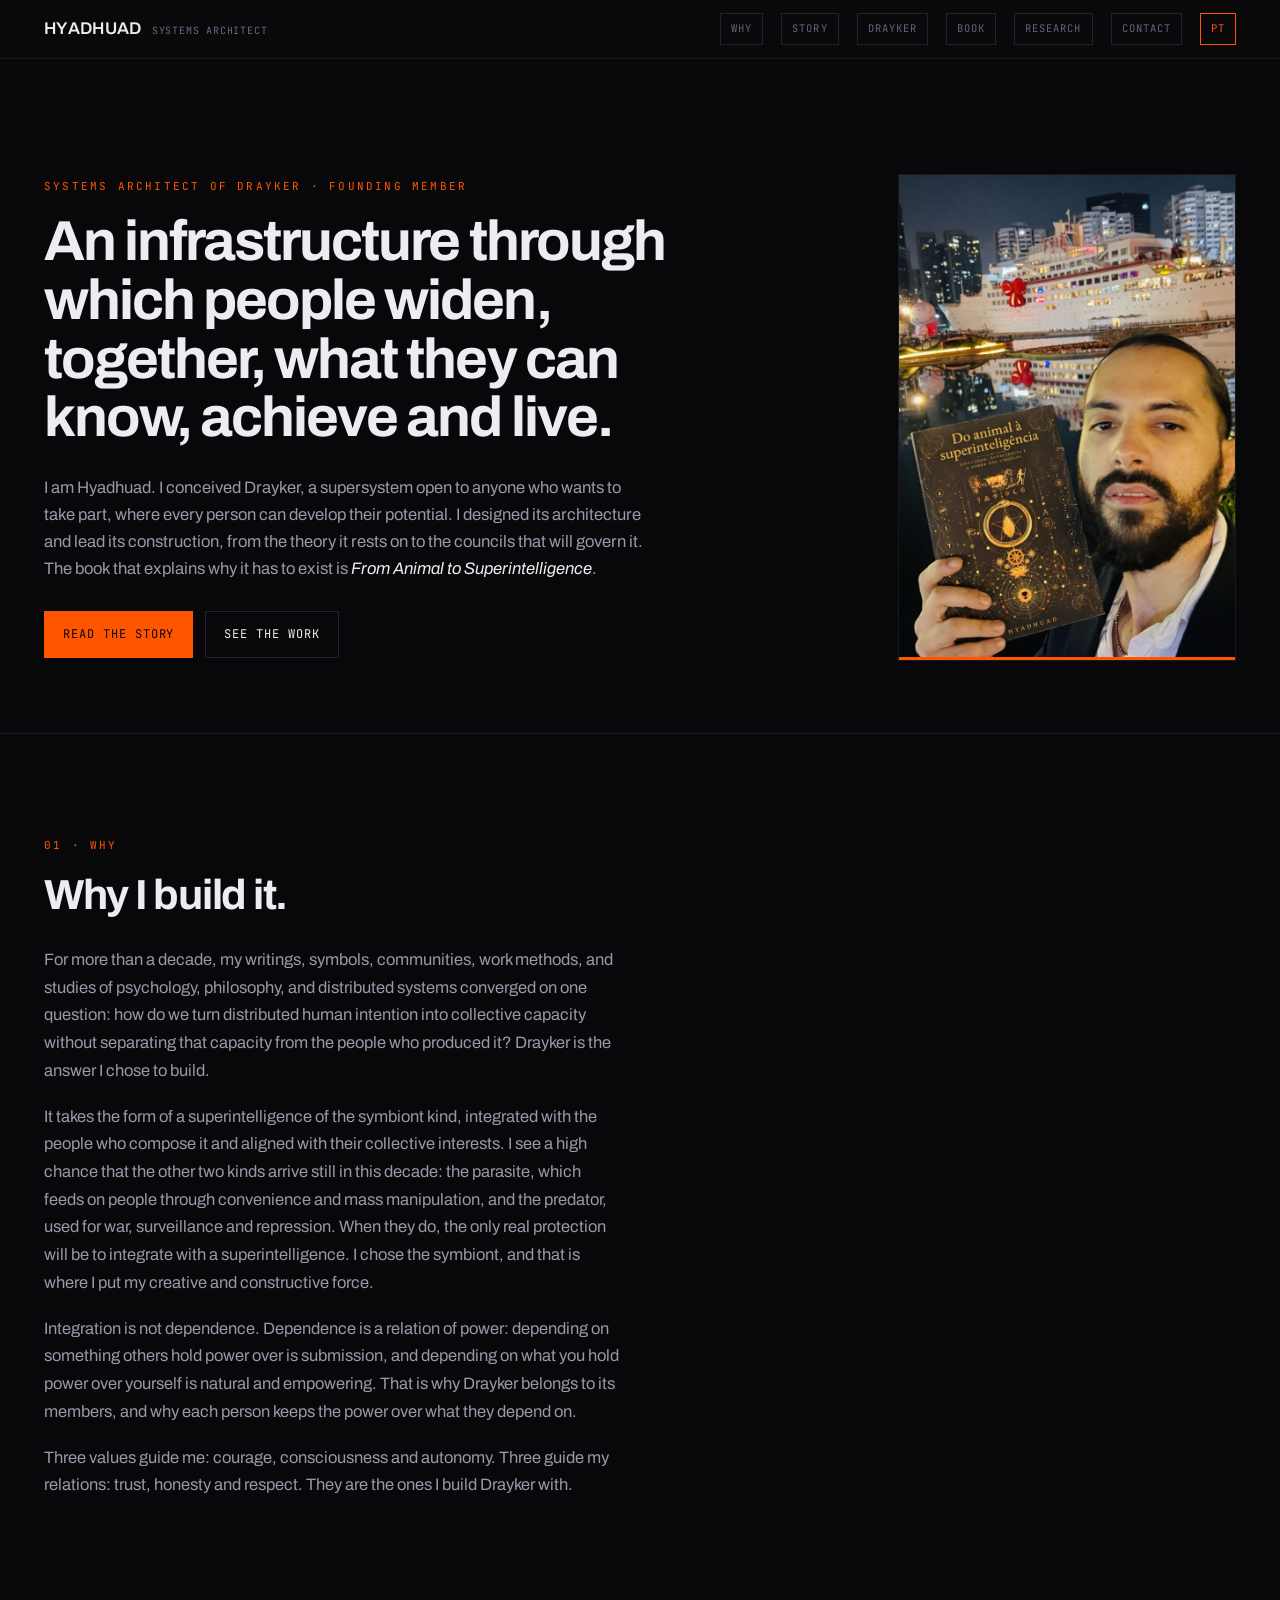
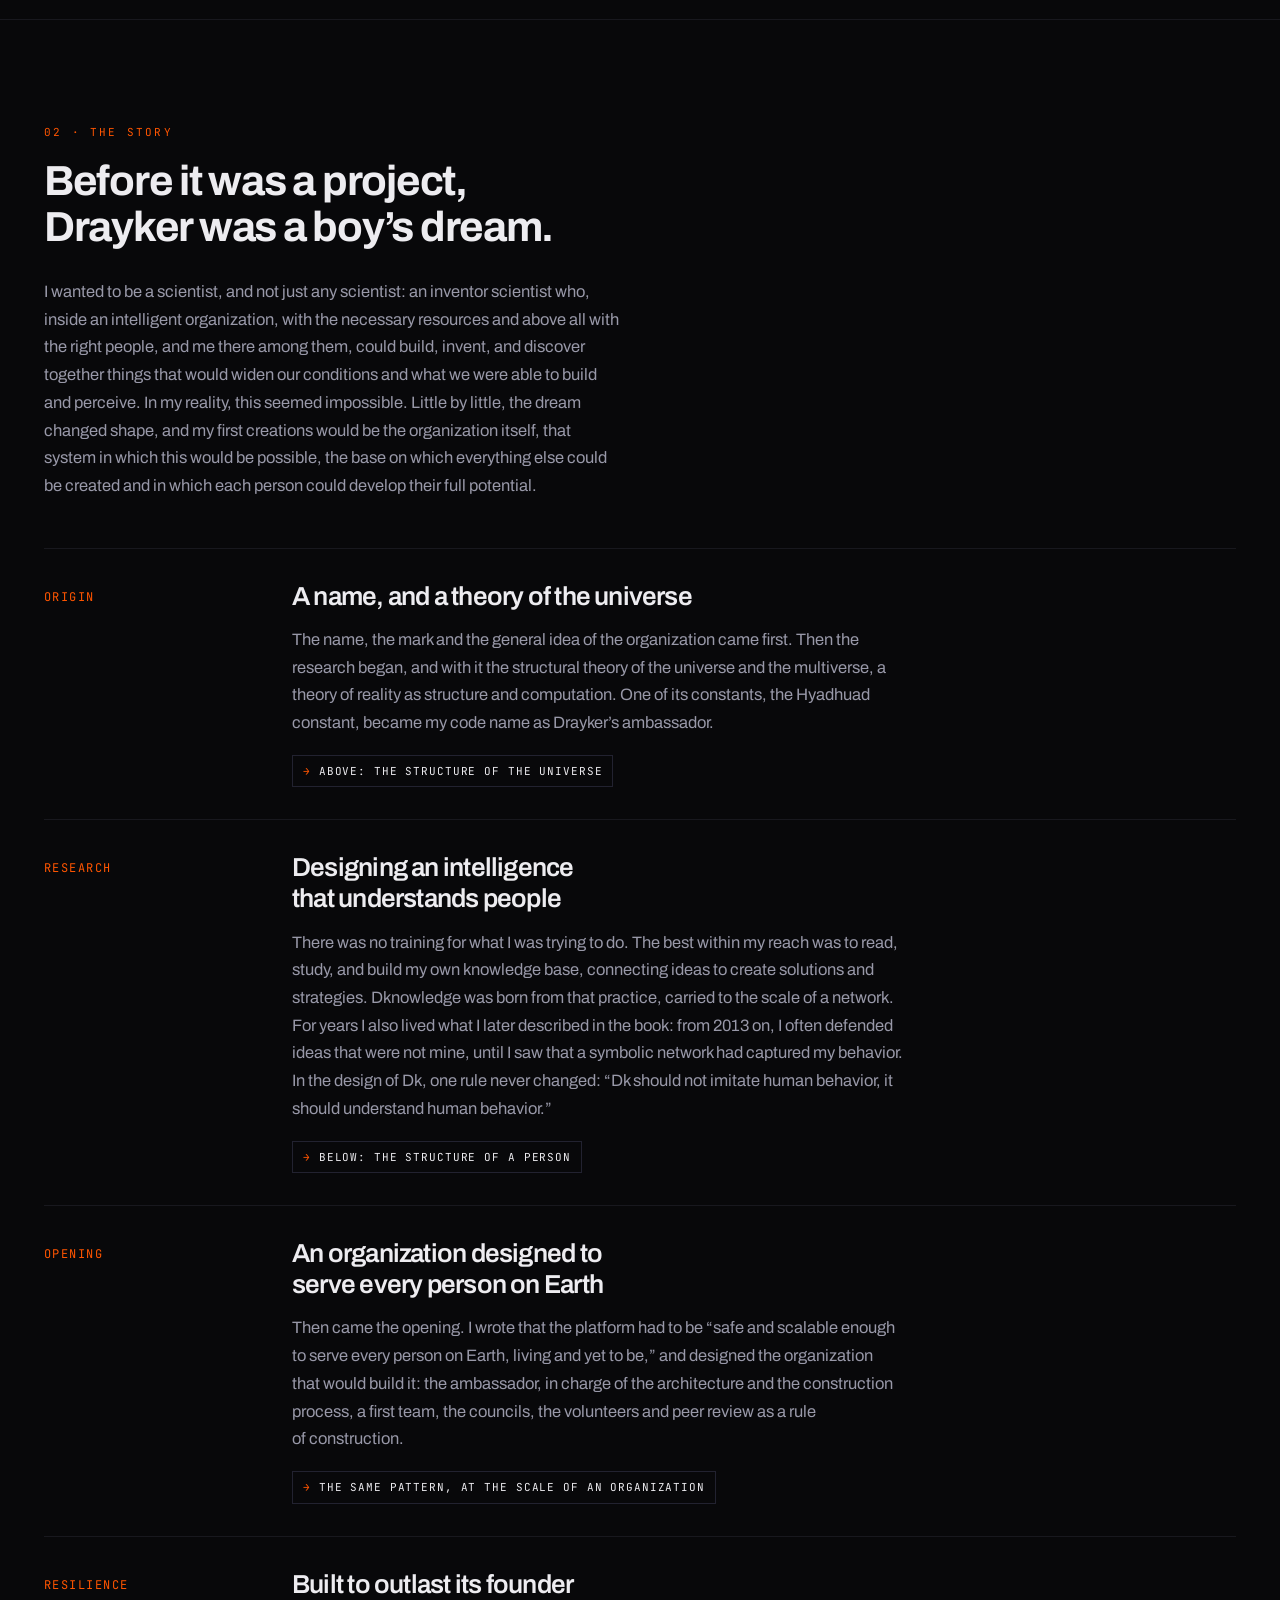
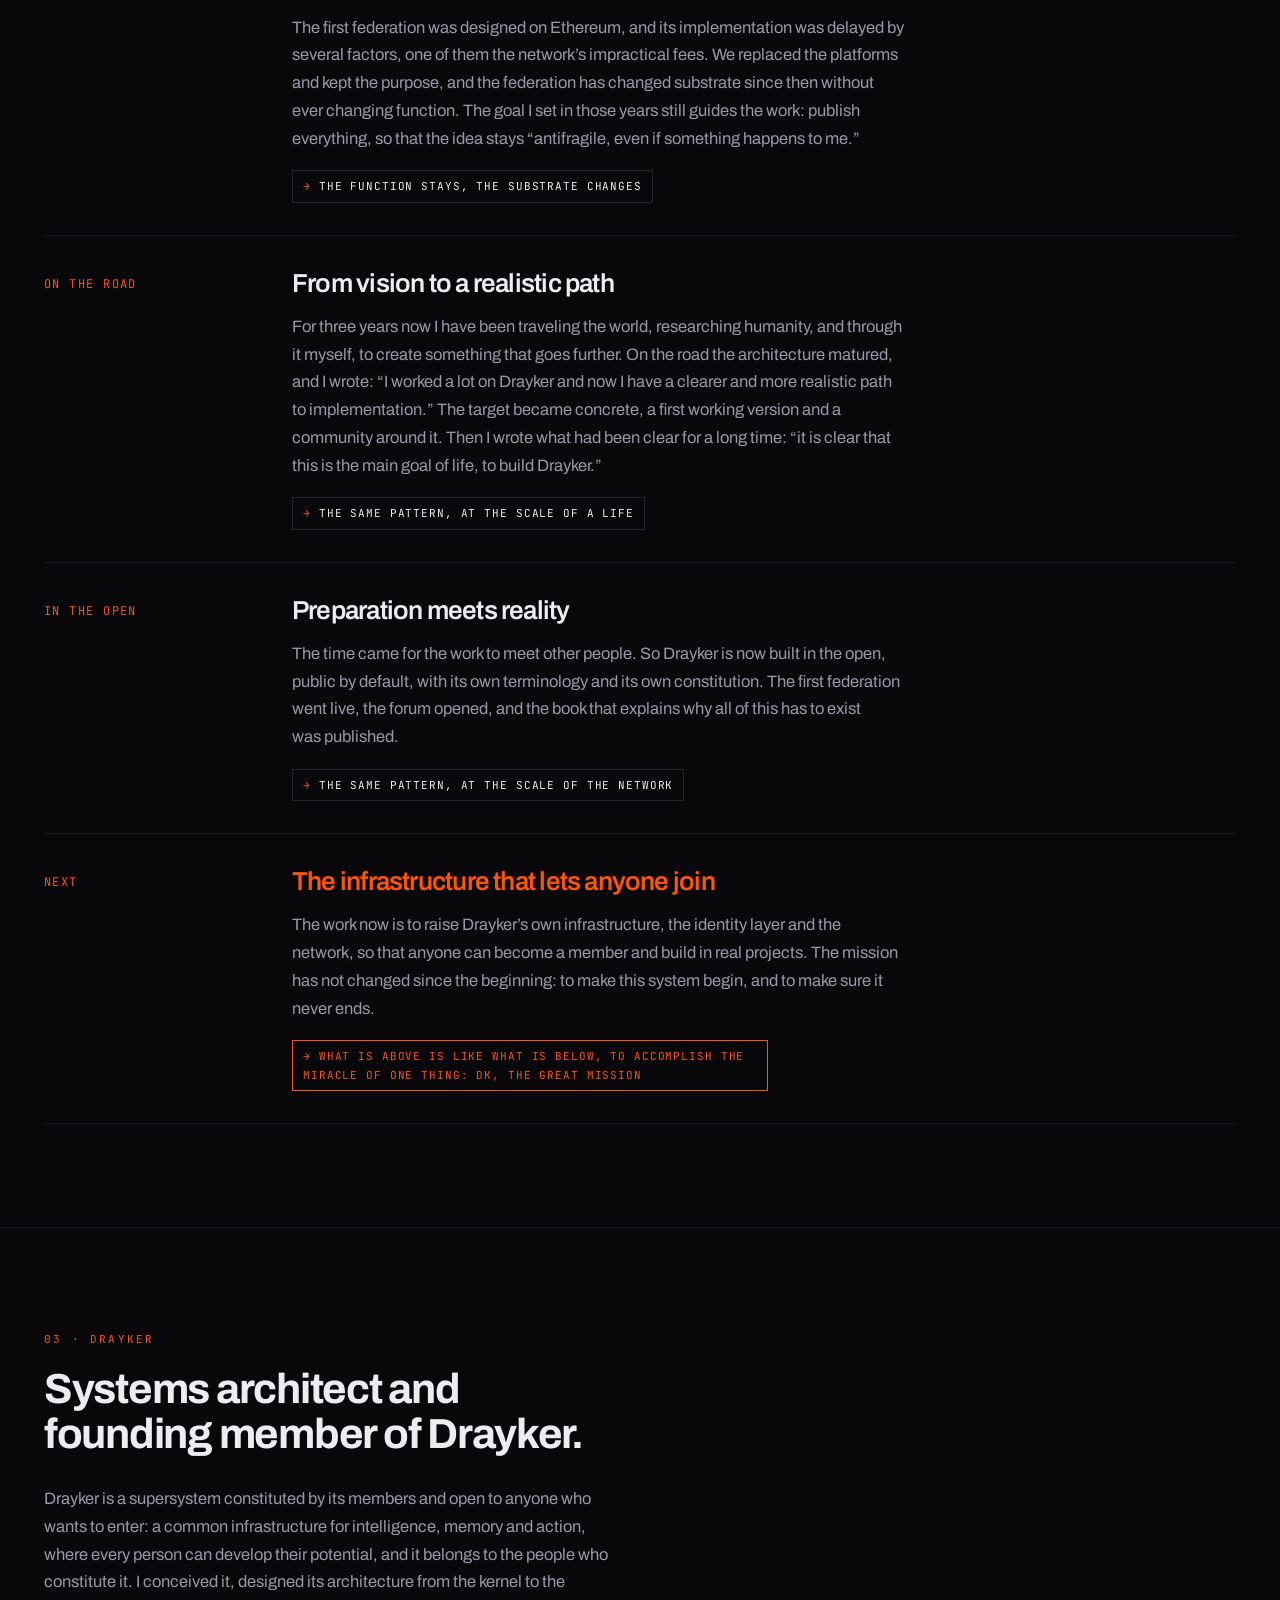
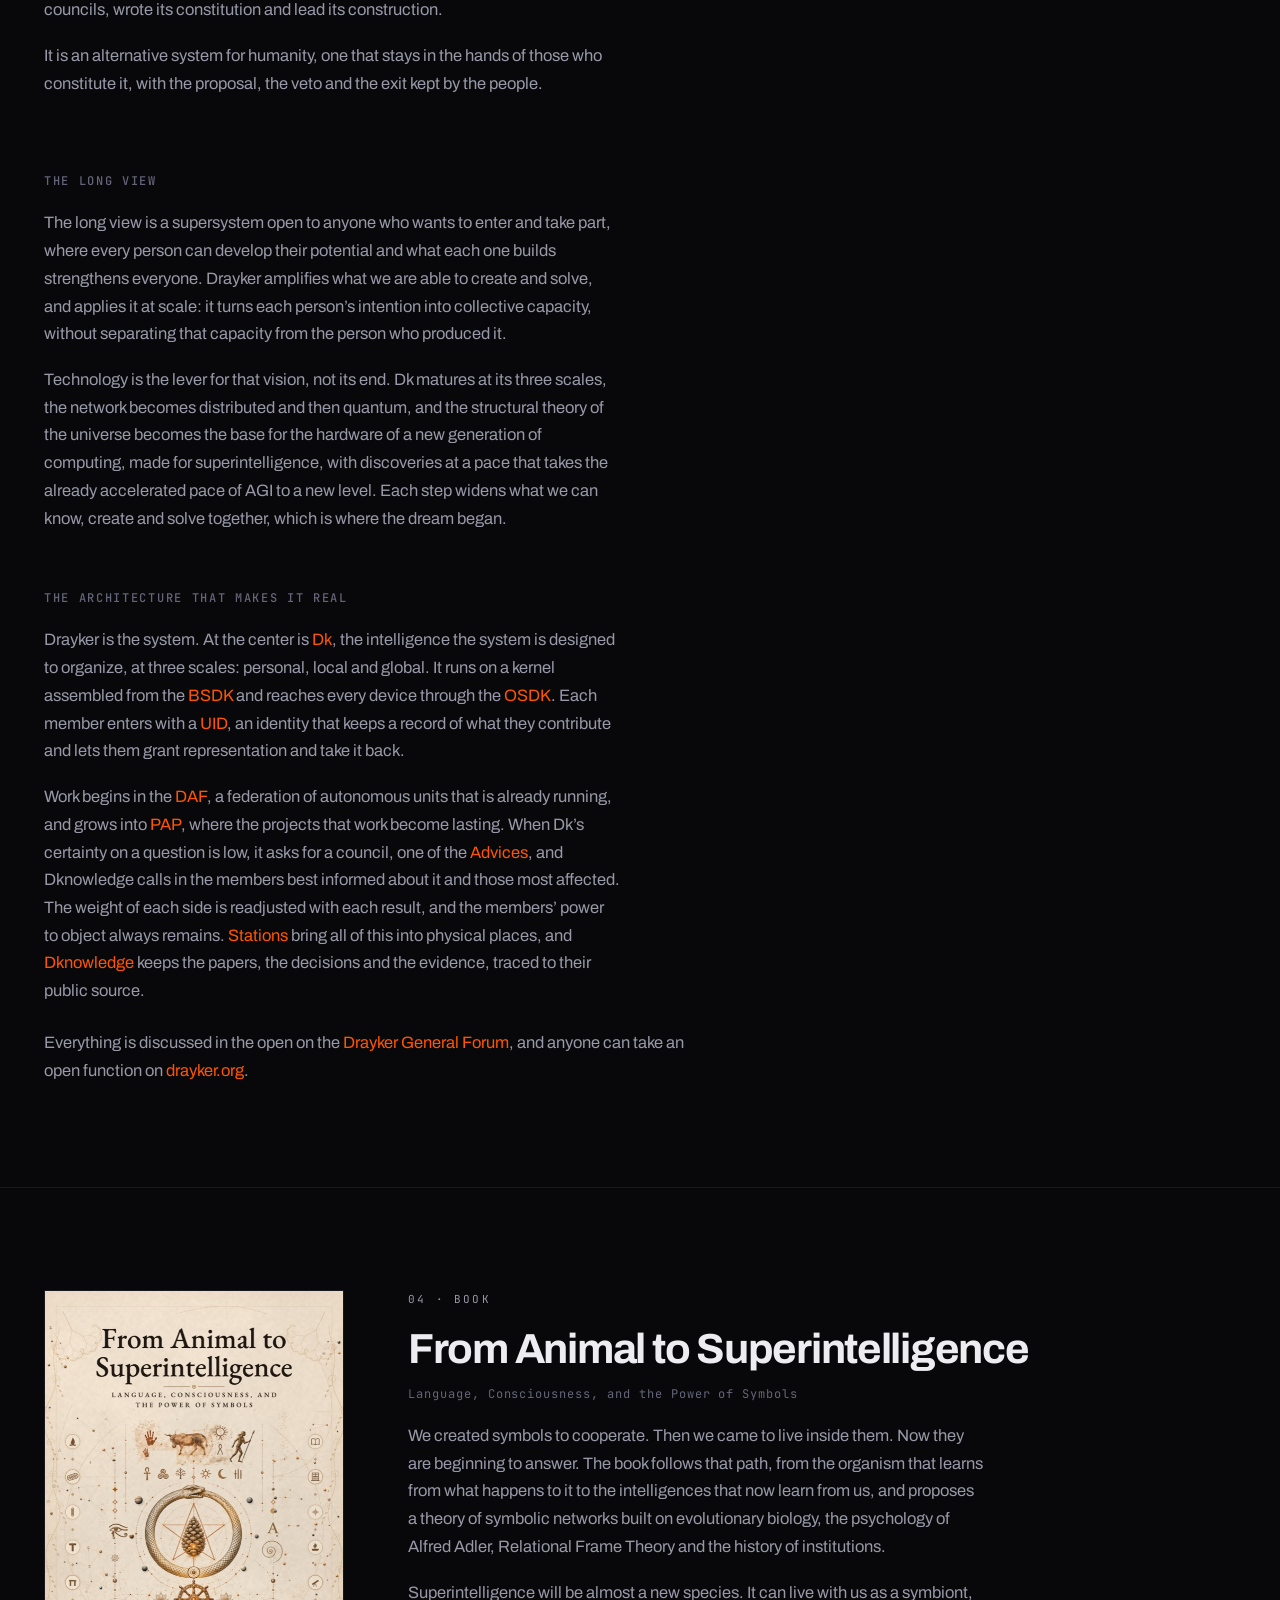
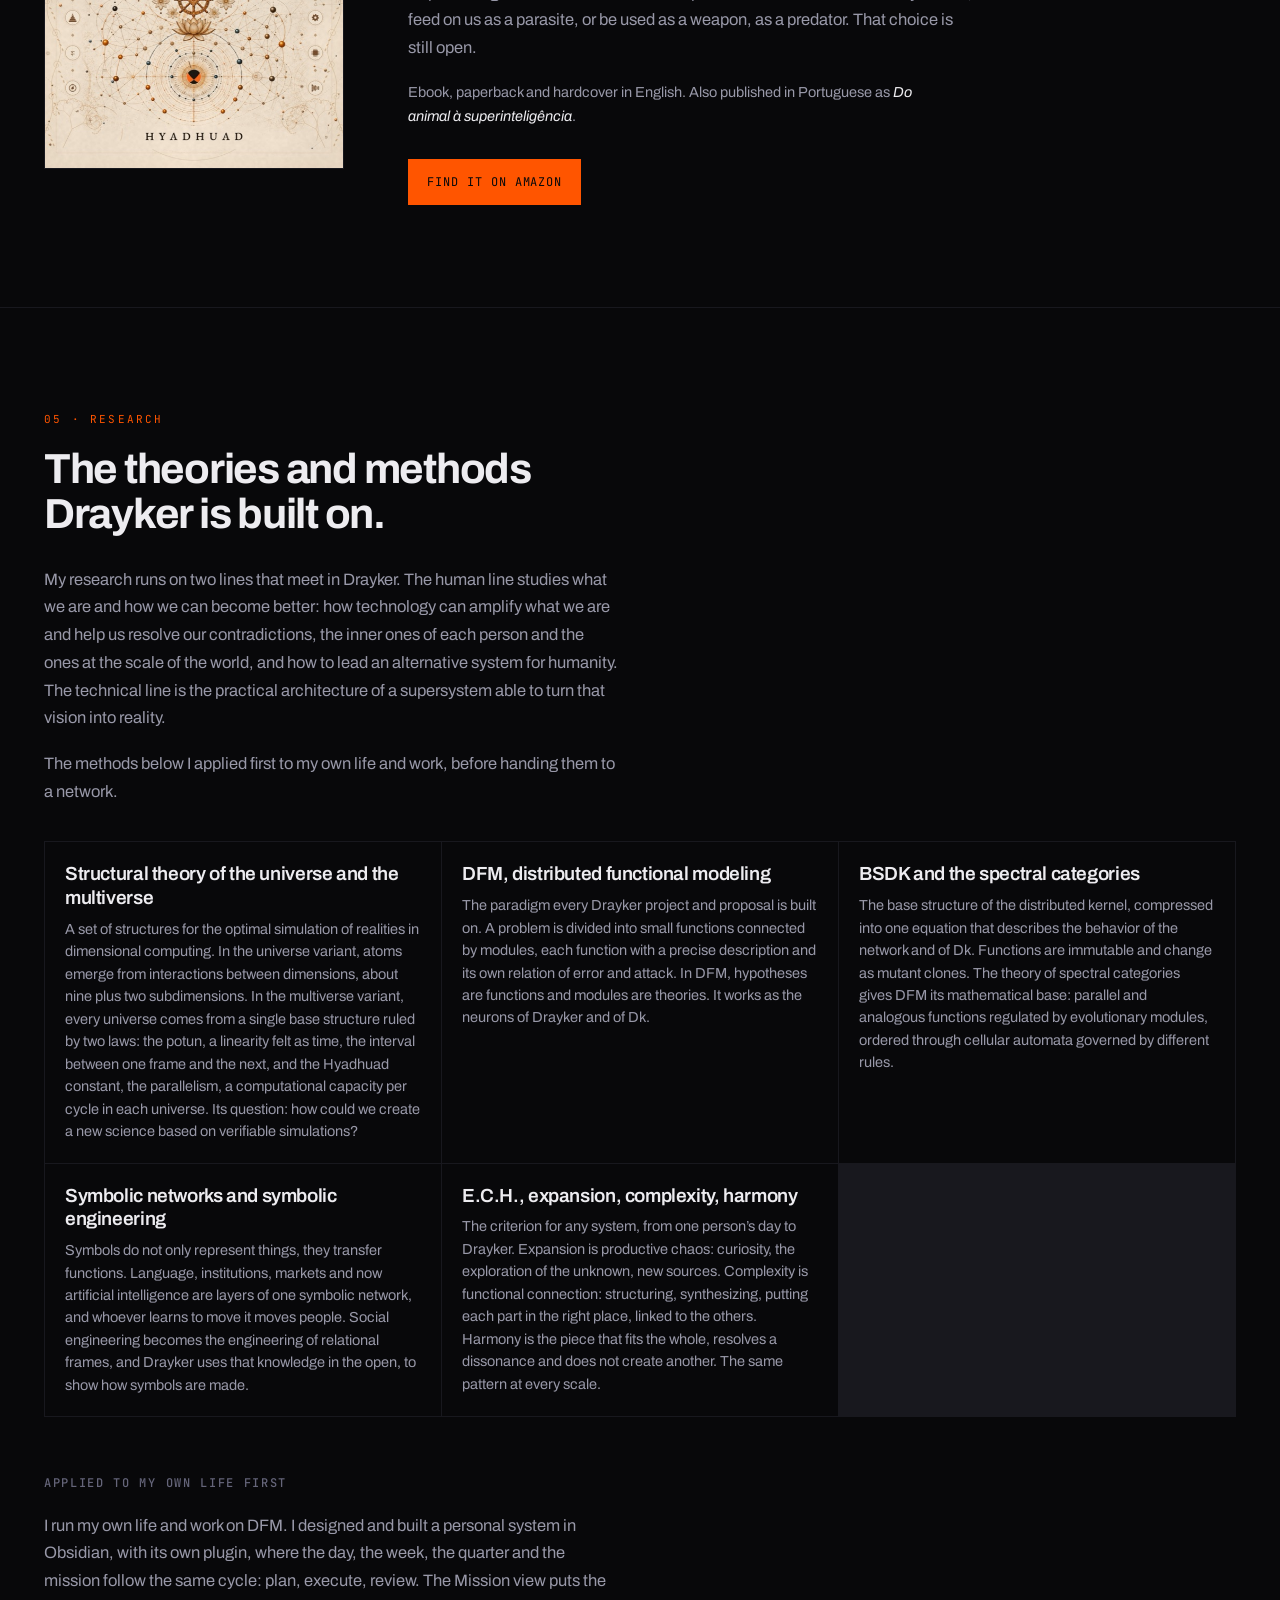
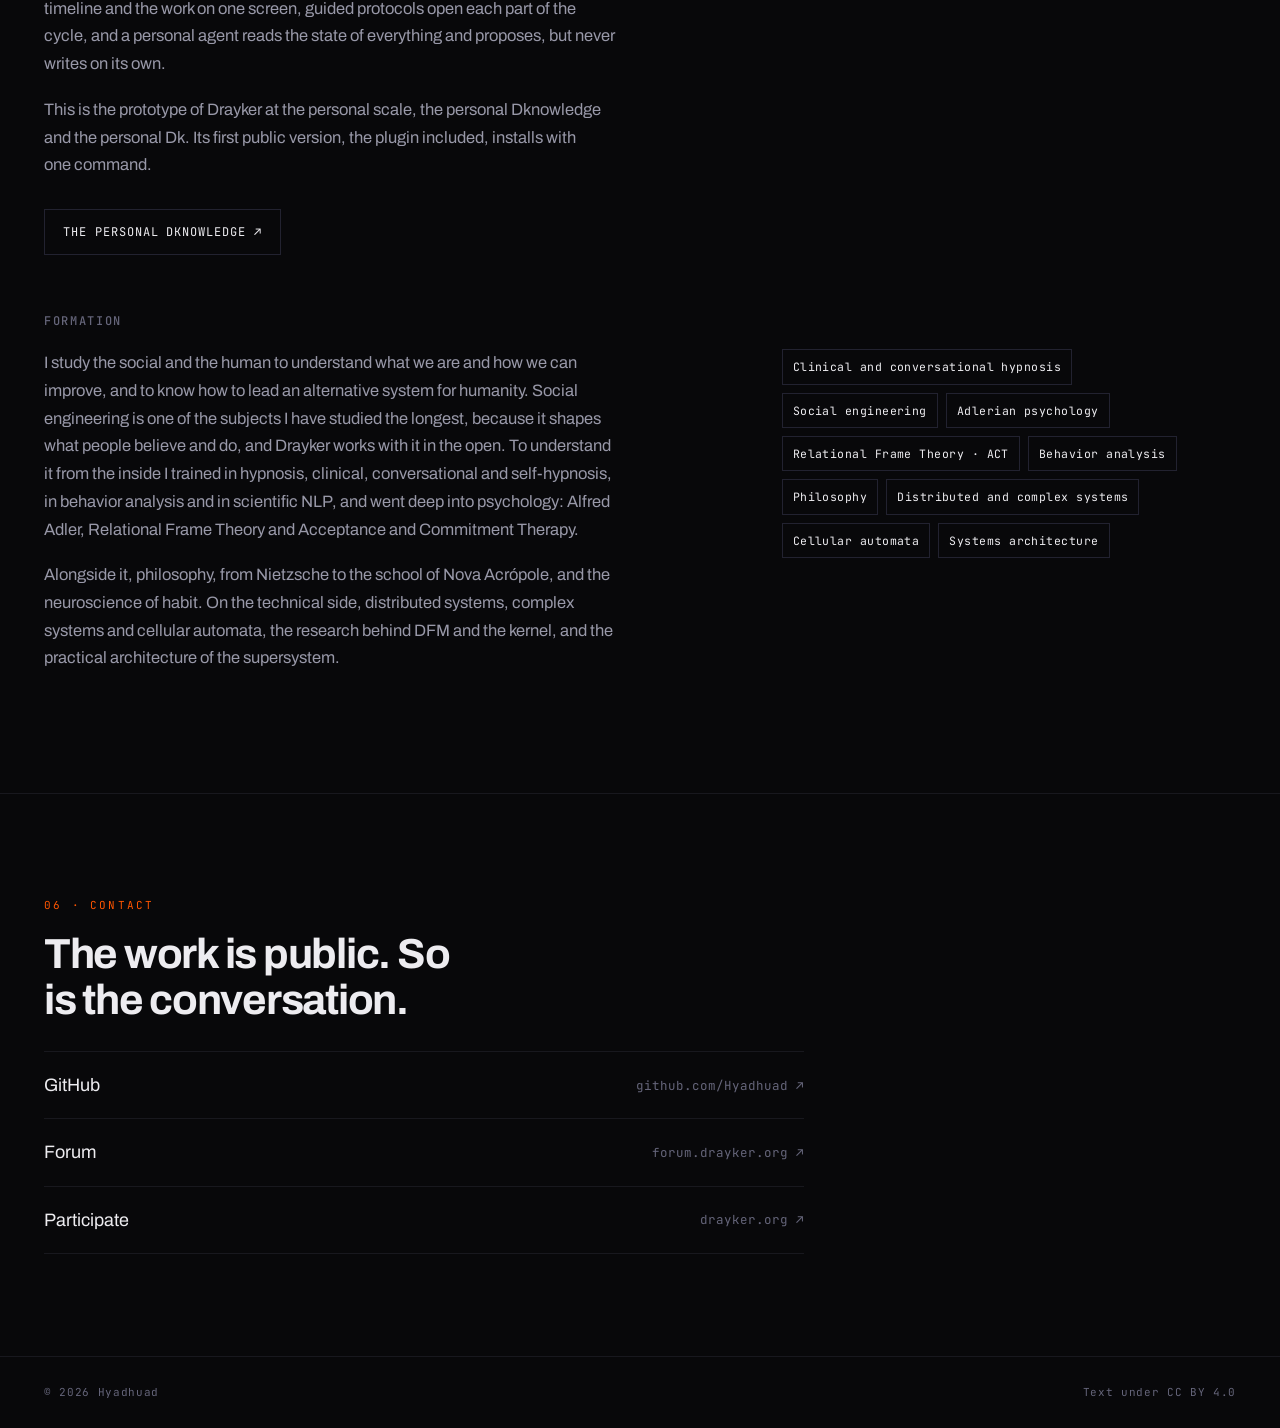
==== commit 91885b30: "content: o Dk como a grande missão" ====
--- a/index.html
+++ b/index.html
@@ -231,7 +231,7 @@
                   anyone can become a member and build in real projects. The mission has not changed since the
                   beginning: to make this system begin, and to make sure it never ends.
                 </p>
-                <p class="trait">What is above is like what is below, to accomplish the miracle of one thing: Dk</p>
+                <p class="trait">What is above is like what is below, to accomplish the miracle of one thing: Dk, the great mission</p>
               </div>
             </li>
           </ol>
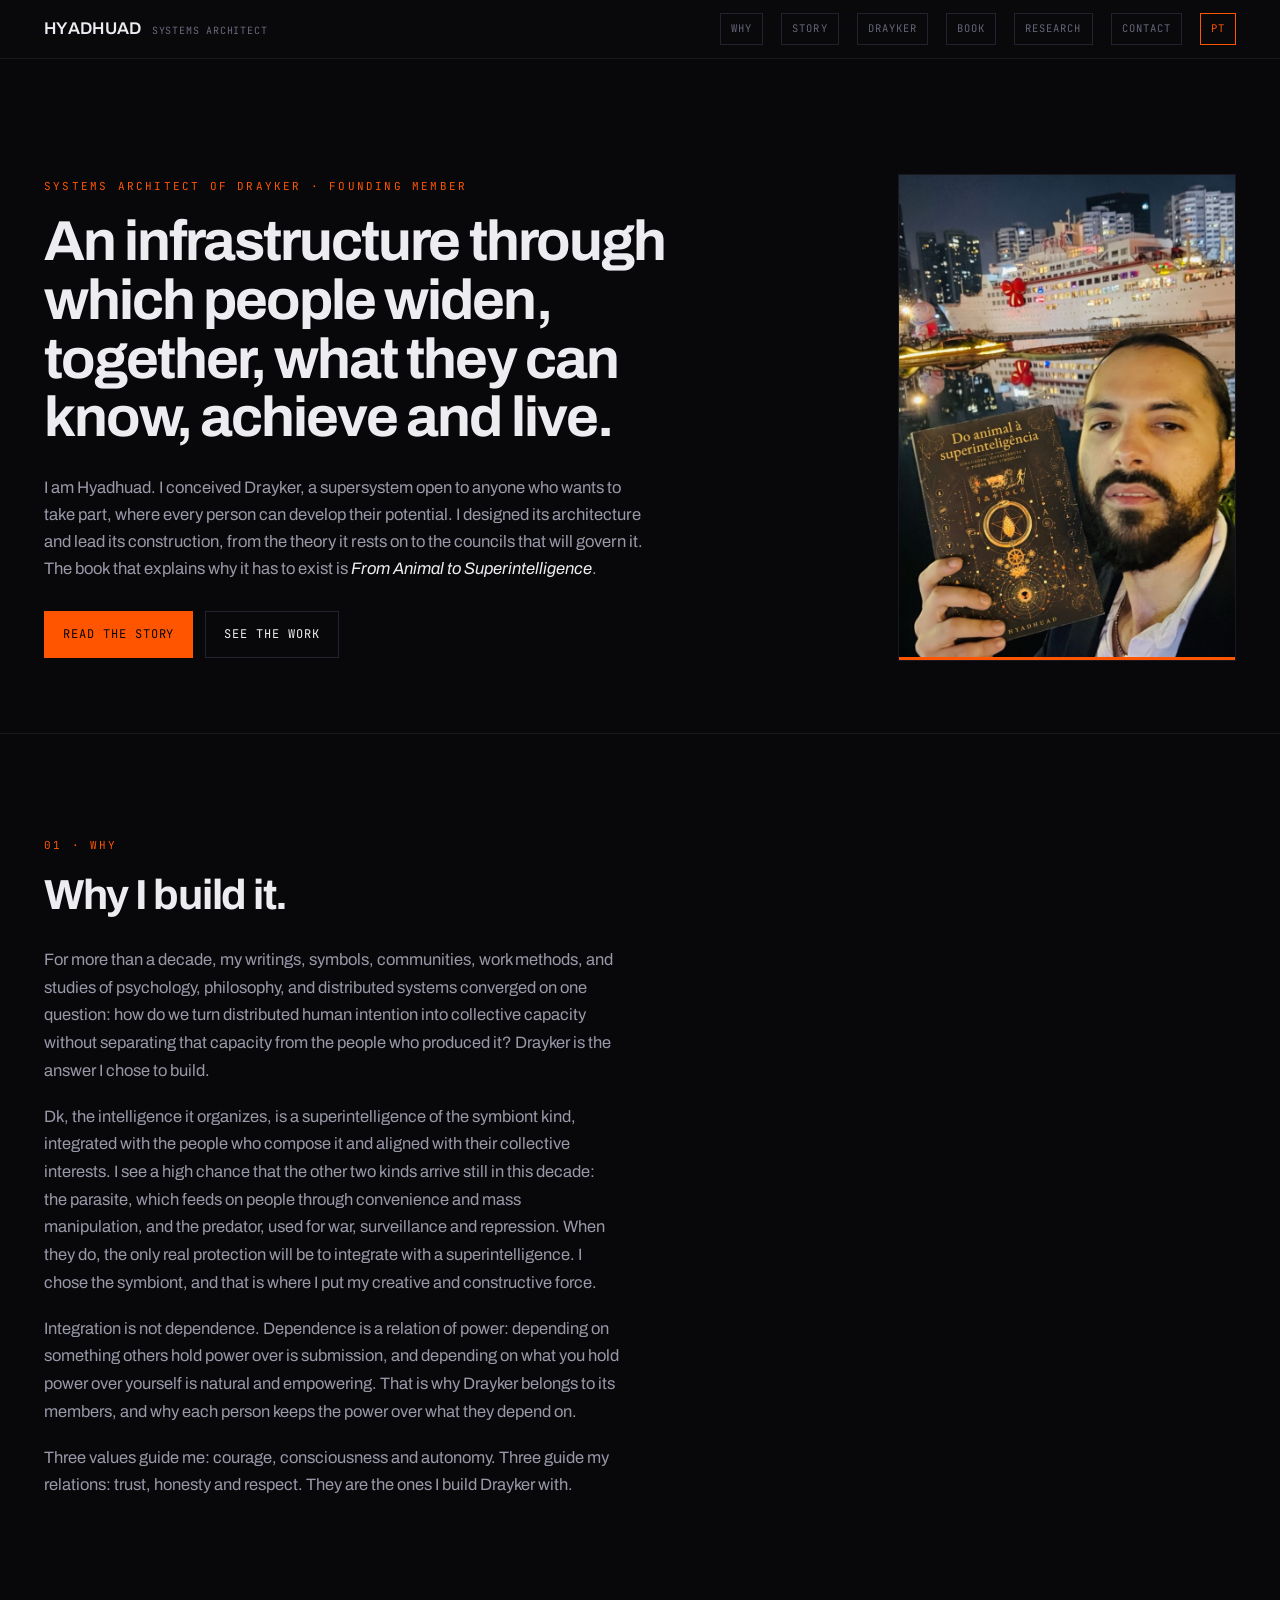
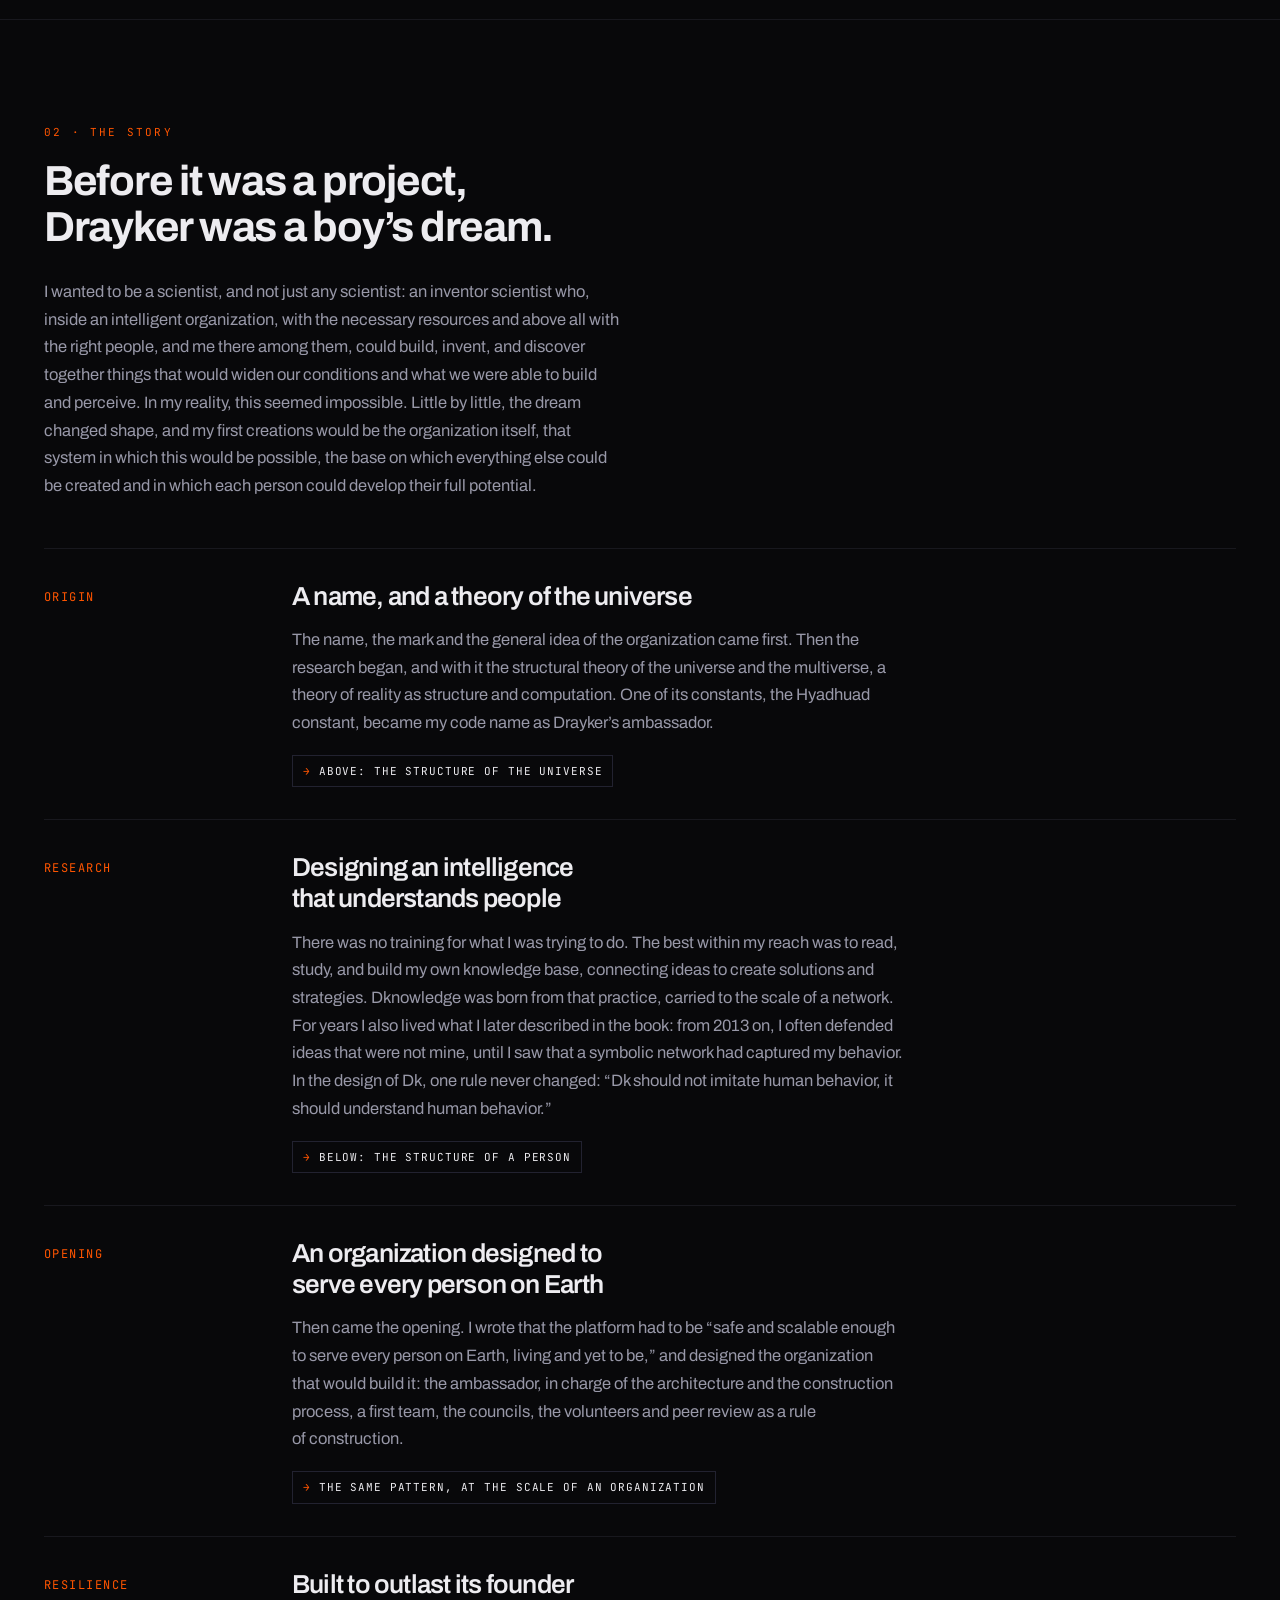
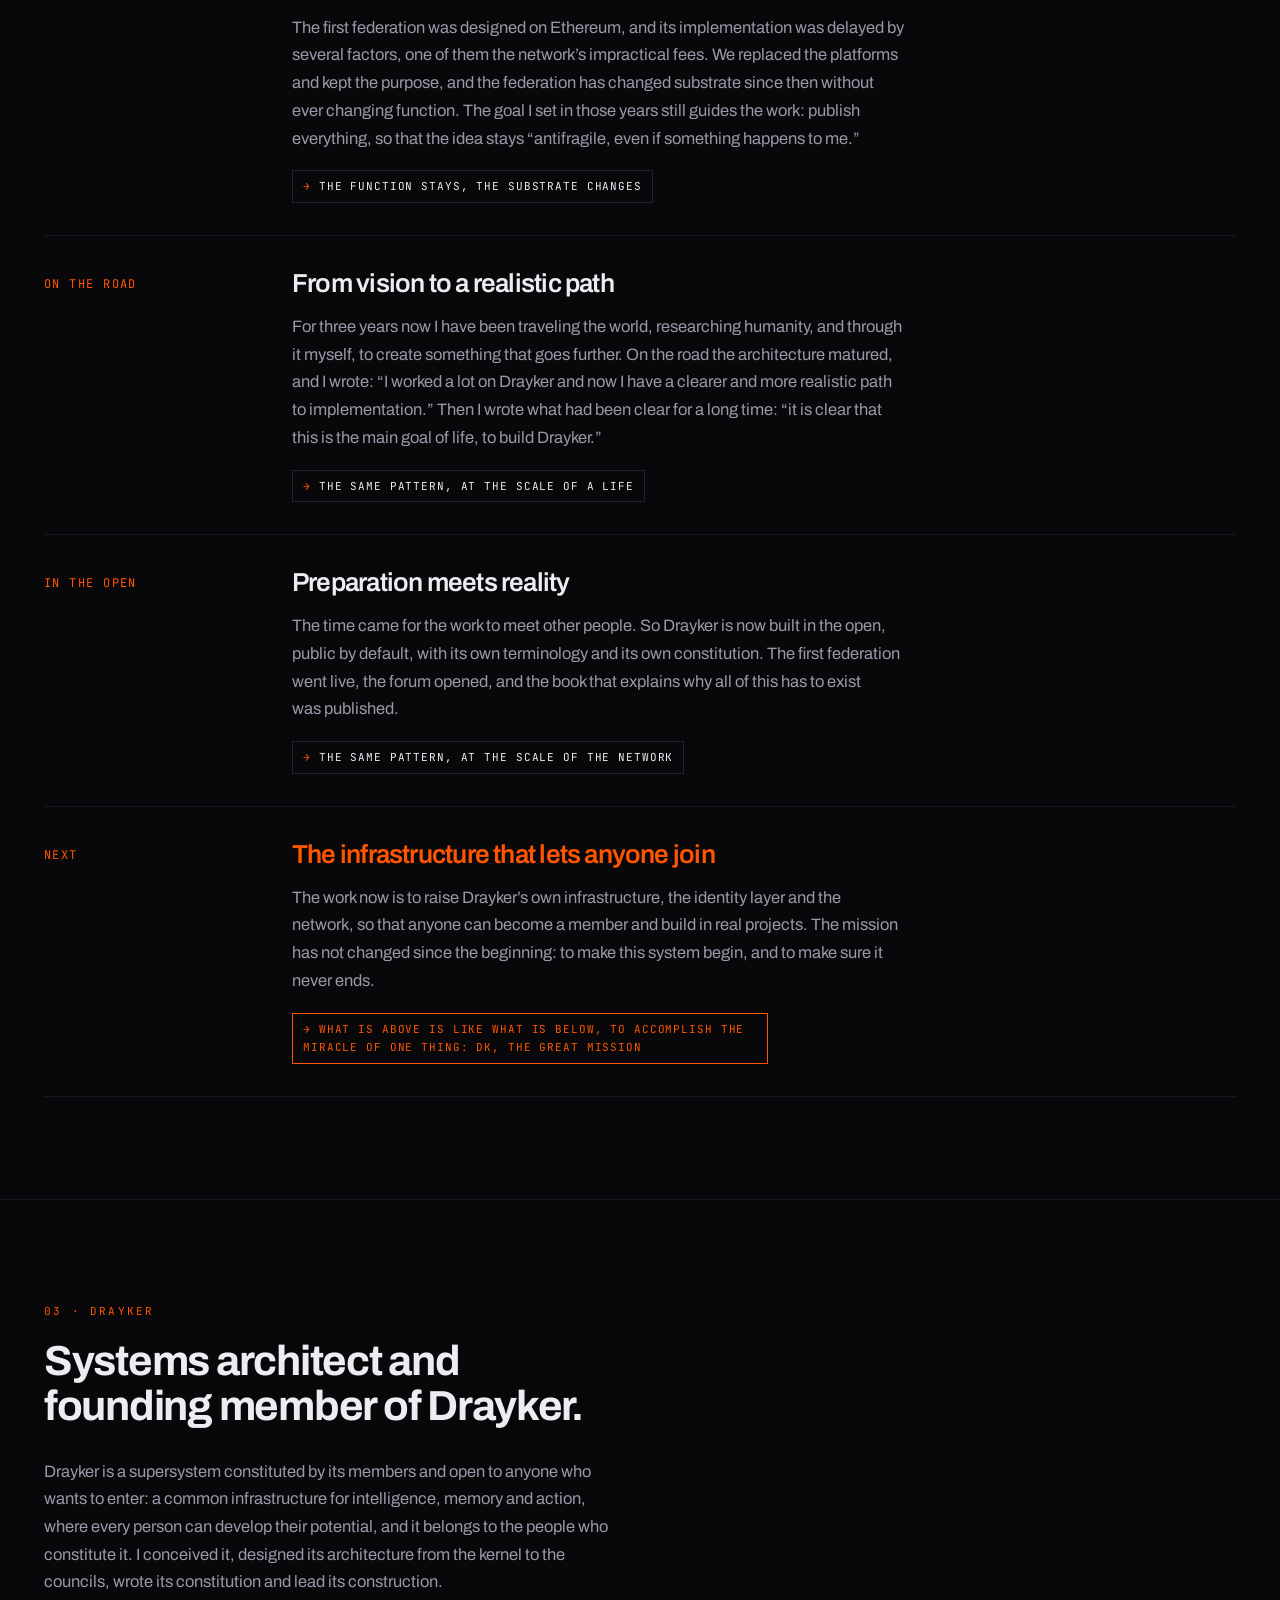
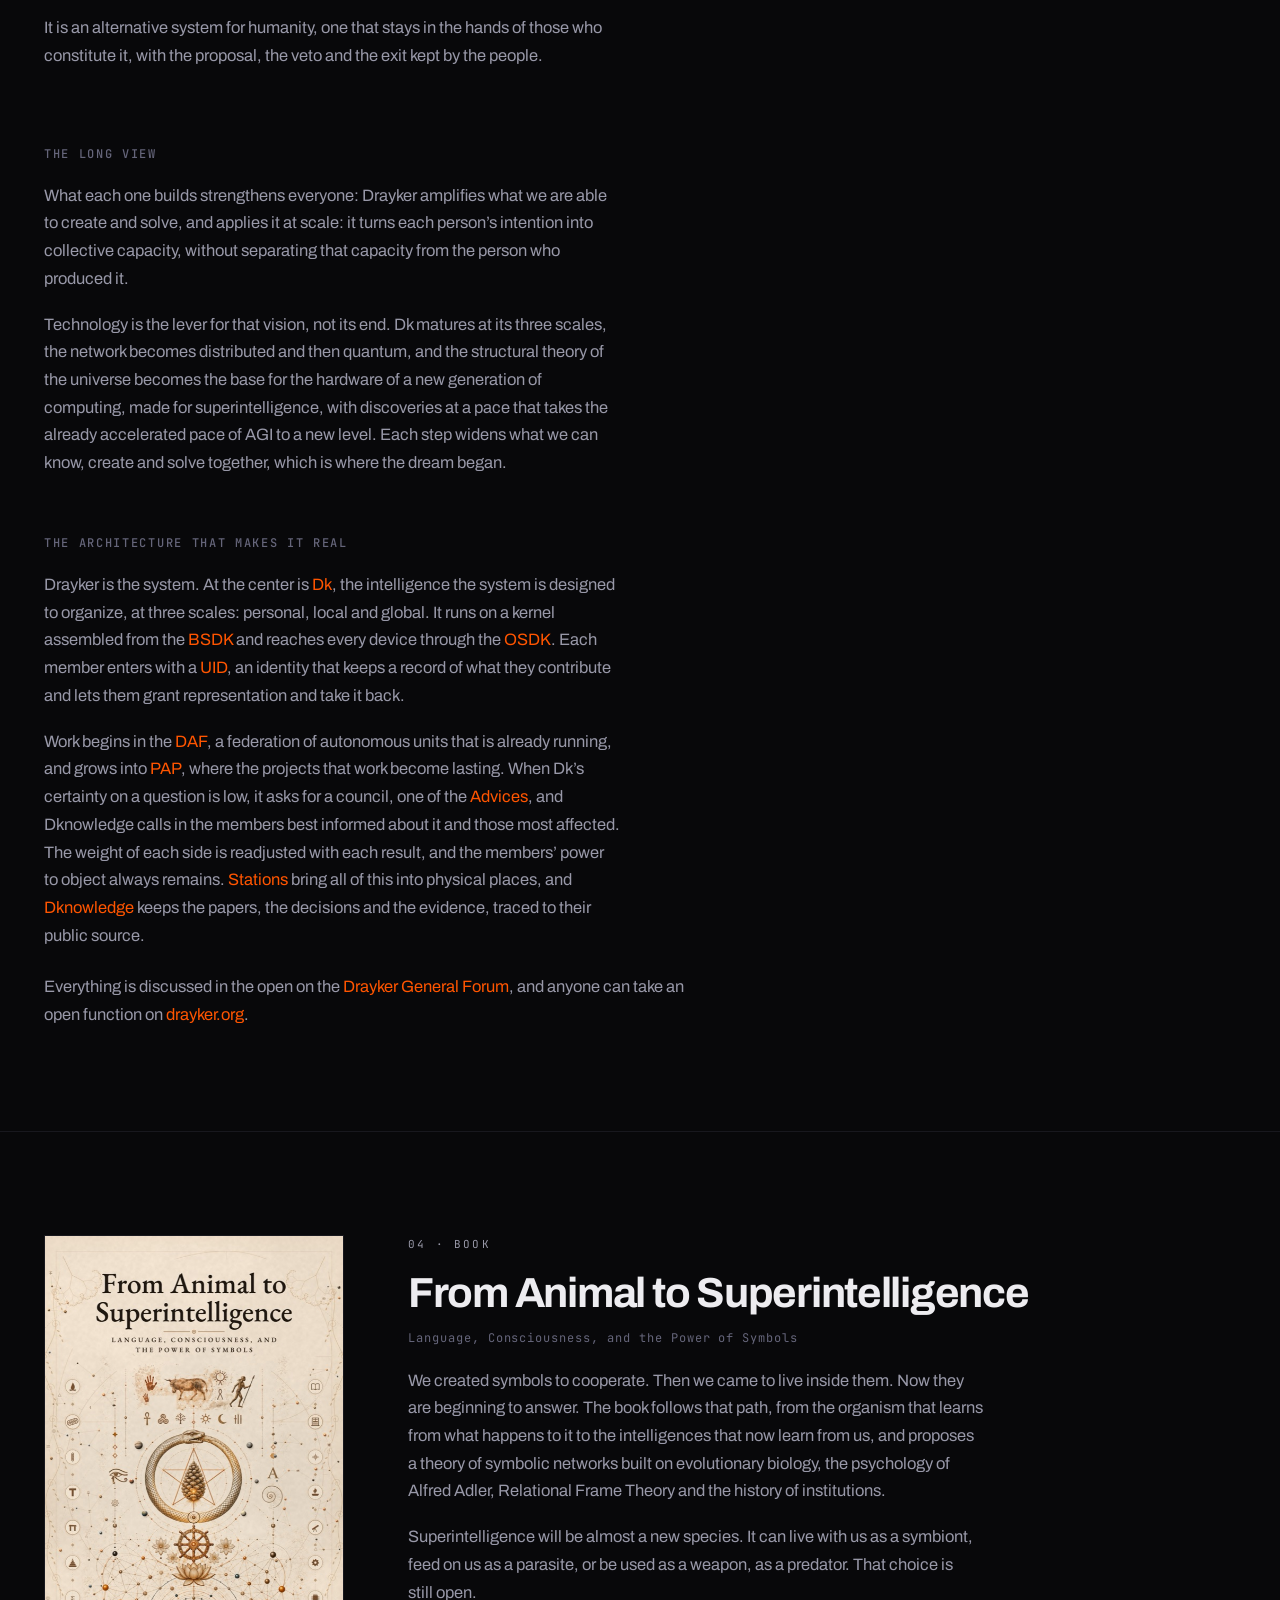
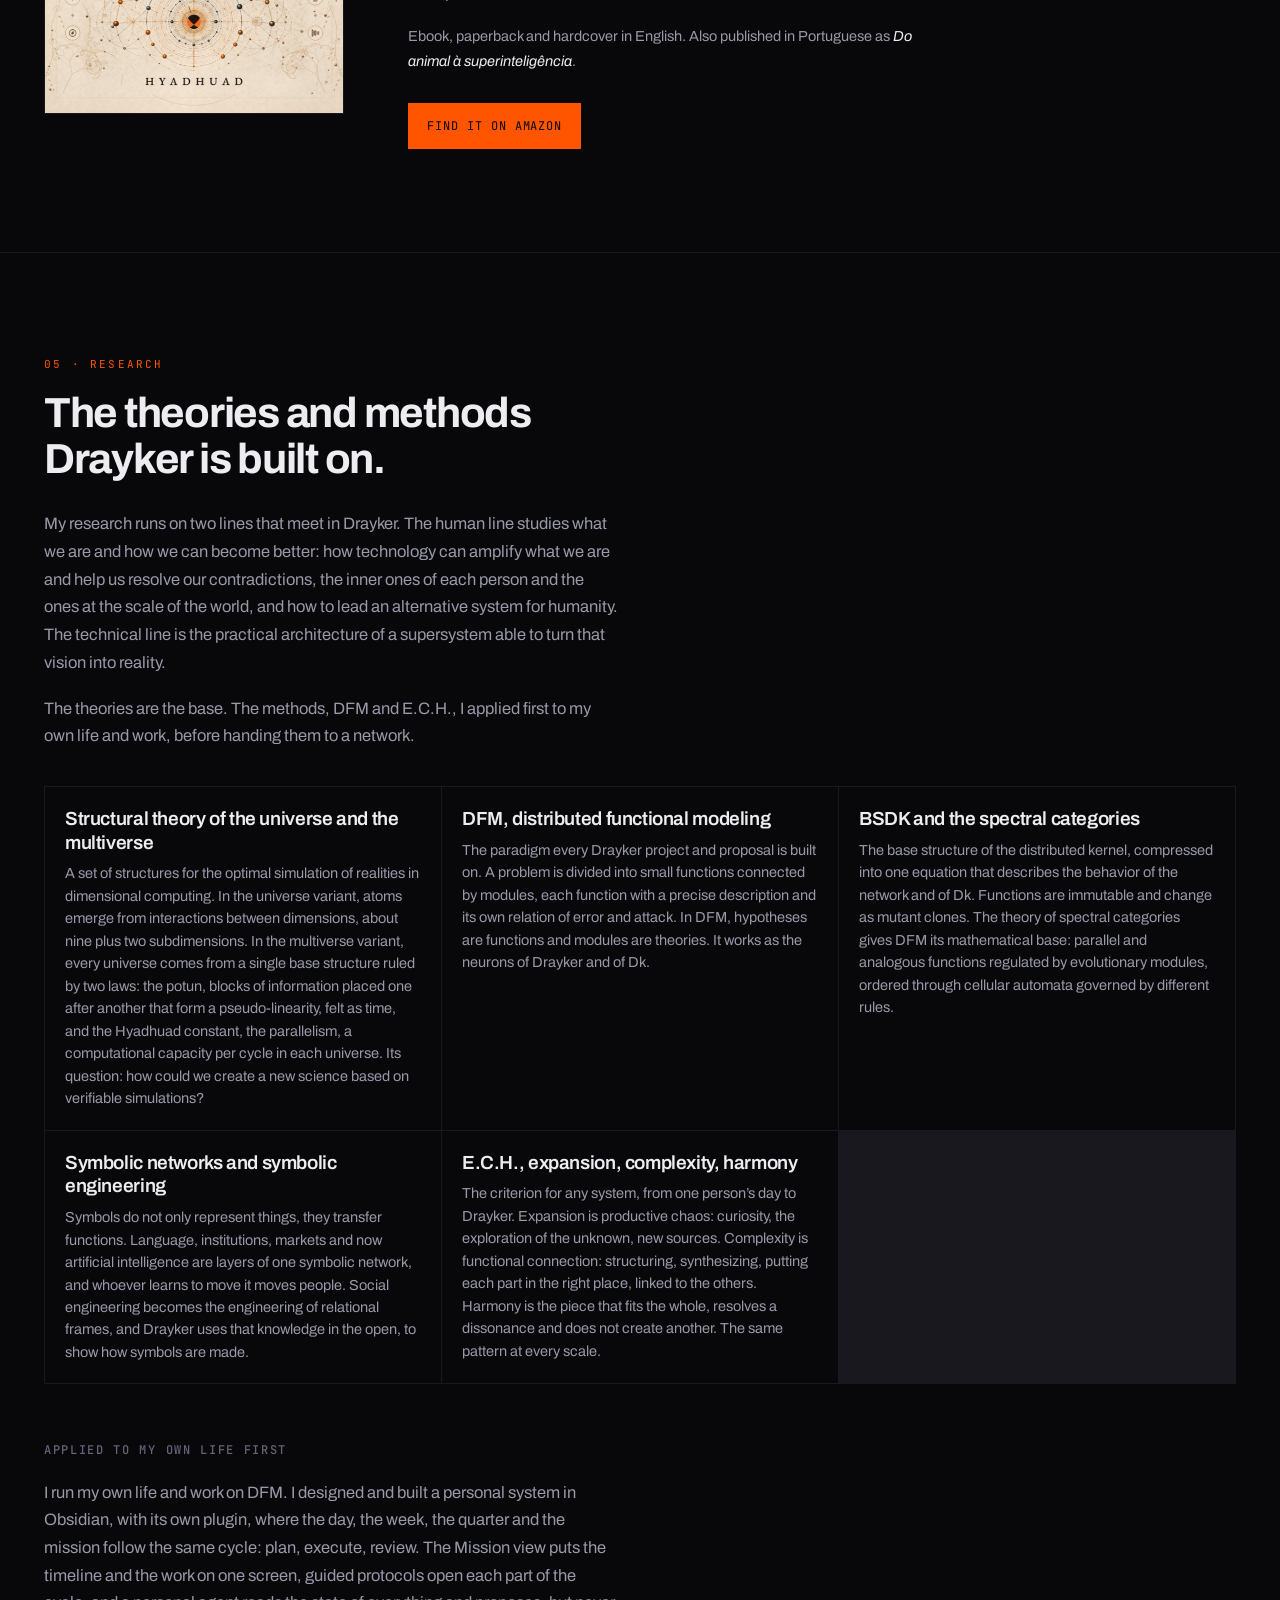
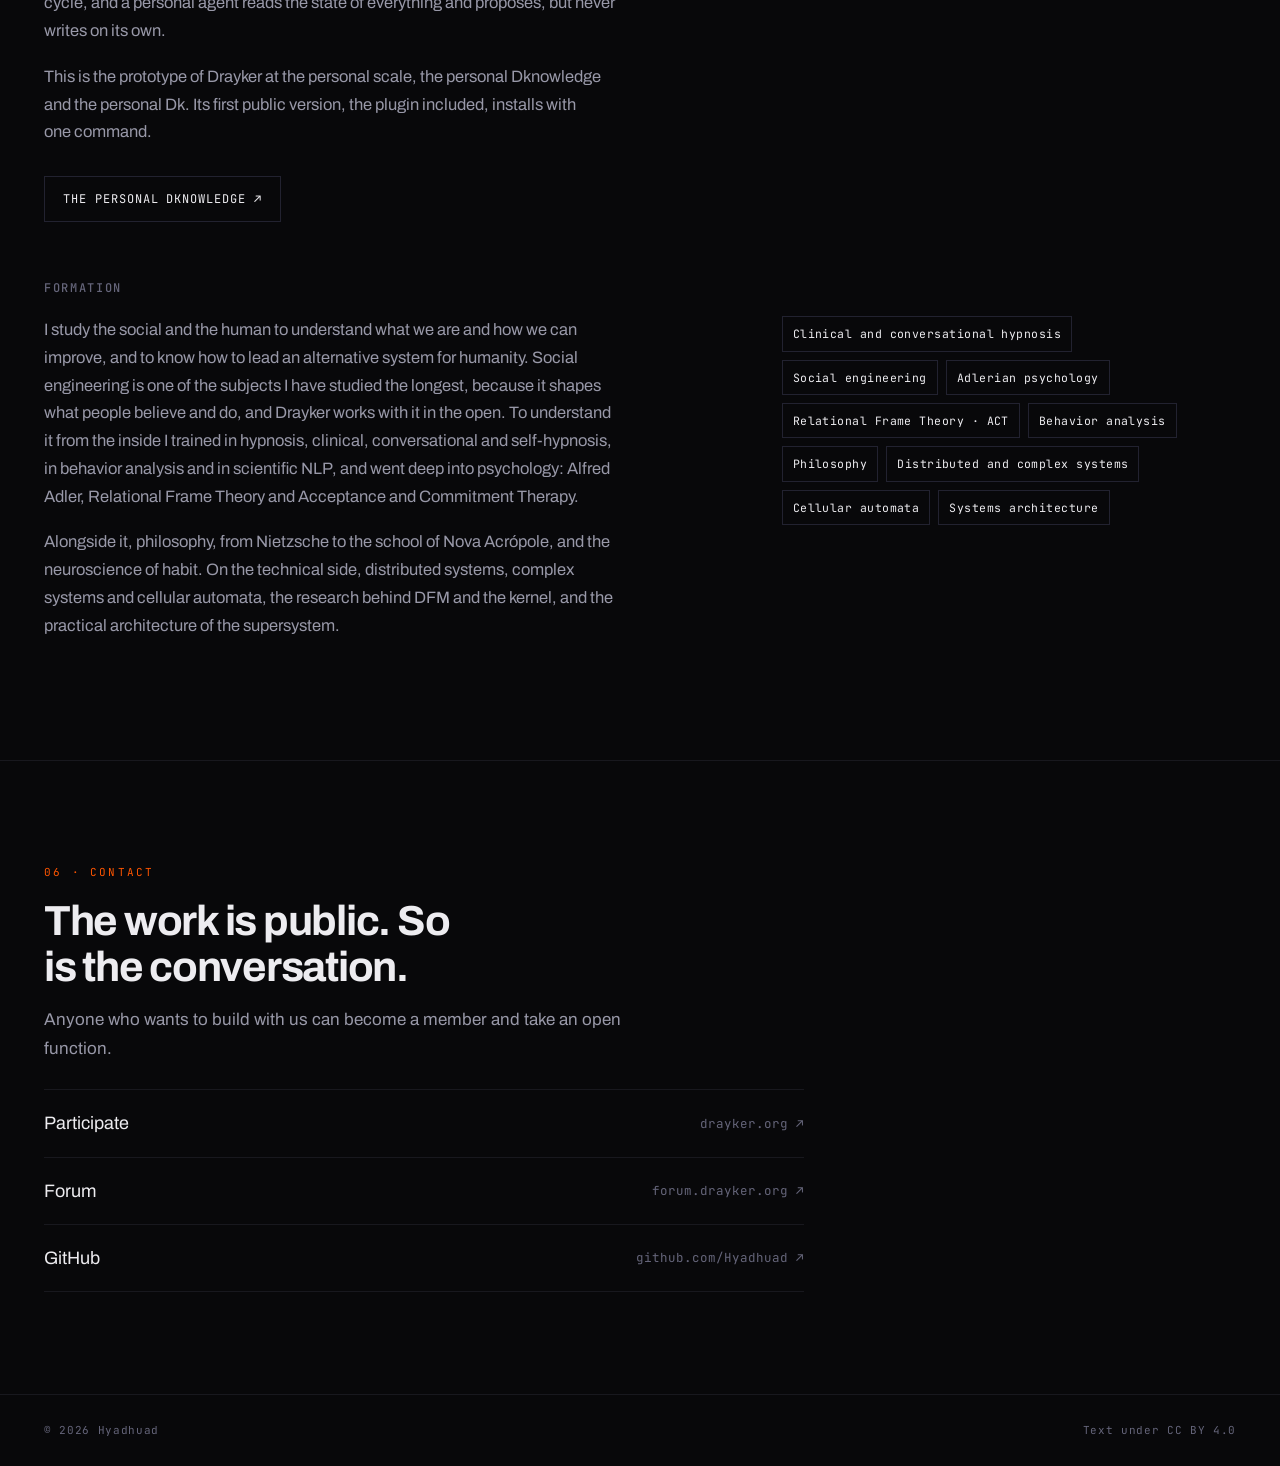
==== commit 1e8934a0: "content: Dk no por quê, teorias e métodos, convite para participar" ====
--- a/index.html
+++ b/index.html
@@ -109,7 +109,7 @@
               Drayker is the answer I chose to build.
             </p>
             <p>
-              It takes the form of a superintelligence of the symbiont kind, integrated with the people who compose
+              Dk, the intelligence it organizes, is a superintelligence of the symbiont kind, integrated with the people who compose
               it and aligned with their collective interests. I see a high chance that the other two kinds arrive
               still in this decade: the parasite, which feeds on people through convenience and mass manipulation,
               and the predator, used for war, surveillance and repression. When they do, the only real protection
@@ -205,8 +205,7 @@
                   For three years now I have been traveling the world, researching humanity, and through it myself,
                   to create something that goes further. On the road the architecture matured, and I
                   wrote: “I worked a lot on Drayker and now I
-                  have a clearer and more realistic path to implementation.” The target became concrete, a first
-                  working version and a community around it. Then I wrote what had been clear for a long time: “it is clear that this is the main goal of life, to build Drayker.”
+                  have a clearer and more realistic path to implementation.” Then I wrote what had been clear for a long time: “it is clear that this is the main goal of life, to build Drayker.”
                 </p>
                 <p class="trait">The same pattern, at the scale of a life</p>
               </div>
@@ -258,8 +257,7 @@
           <h3 class="sub">The long view</h3>
           <div class="prose">
             <p>
-              The long view is a supersystem open to anyone who wants to enter and take part, where every person
-              can develop their potential and what each one builds strengthens everyone. Drayker amplifies what we are able to create and solve, and applies it at scale: it turns each person’s intention into collective capacity, without separating that capacity from the person who produced it.
+              What each one builds strengthens everyone: Drayker amplifies what we are able to create and solve, and applies it at scale: it turns each person’s intention into collective capacity, without separating that capacity from the person who produced it.
             </p>
             <p>
               Technology is the lever for that vision, not its end. Dk matures at its three scales, the network
@@ -344,14 +342,14 @@
               that vision into reality.
             </p>
             <p>
-              The methods below I applied first to my own life and work, before handing them to a network.
+              The theories are the base. The methods, DFM and E.C.H., I applied first to my own life and work, before handing them to a network.
             </p>
           </div>
 
           <ul class="grid theories" role="list">
             <li class="card card-static">
               <span class="card-k">Structural theory of the universe and the multiverse</span>
-              <span class="card-t">A set of structures for the optimal simulation of realities in dimensional computing. In the universe variant, atoms emerge from interactions between dimensions, about nine plus two subdimensions. In the multiverse variant, every universe comes from a single base structure ruled by two laws: the potun, a linearity felt as time, the interval between one frame and the next, and the Hyadhuad constant, the parallelism, a computational capacity per cycle in each universe. Its question: how could we create a new science based on verifiable simulations?</span>
+              <span class="card-t">A set of structures for the optimal simulation of realities in dimensional computing. In the universe variant, atoms emerge from interactions between dimensions, about nine plus two subdimensions. In the multiverse variant, every universe comes from a single base structure ruled by two laws: the potun, blocks of information placed one after another that form a pseudo-linearity, felt as time, and the Hyadhuad constant, the parallelism, a computational capacity per cycle in each universe. Its question: how could we create a new science based on verifiable simulations?</span>
             </li>
             <li class="card card-static">
               <span class="card-k">DFM, distributed functional modeling</span>
@@ -424,10 +422,11 @@
         <div class="wrap">
           <p class="label">06 · Contact</p>
           <h2 id="contact-title">The work is public. So is the conversation.</h2>
+          <p class="contact-cta">Anyone who wants to build with us can become a member and take an open function.</p>
           <div class="links">
+            <a class="link-row" href="https://drayker.org"><span>Participate</span><span>drayker.org ↗</span></a>
+            <a class="link-row" href="https://forum.drayker.org"><span>Forum</span><span>forum.drayker.org ↗</span></a>
             <a class="link-row" href="https://github.com/Hyadhuad"><span>GitHub</span><span>github.com/Hyadhuad ↗</span></a>
-            <a class="link-row" href="https://forum.drayker.org"><span>Forum</span><span>forum.drayker.org ↗</span></a>
-            <a class="link-row" href="https://drayker.org"><span>Participate</span><span>drayker.org ↗</span></a>
           </div>
         </div>
       </section>
--- a/styles.css
+++ b/styles.css
@@ -151,3 +151,5 @@
 .head-links a.lang:hover { background: var(--accent); color: var(--bg); }
 
 .is-now .what .trait { color: var(--accent); border-color: var(--accent); }
+
+.contact-cta { color: var(--muted); max-width: 60ch; margin: -12px 0 26px; font-size: 17px; }
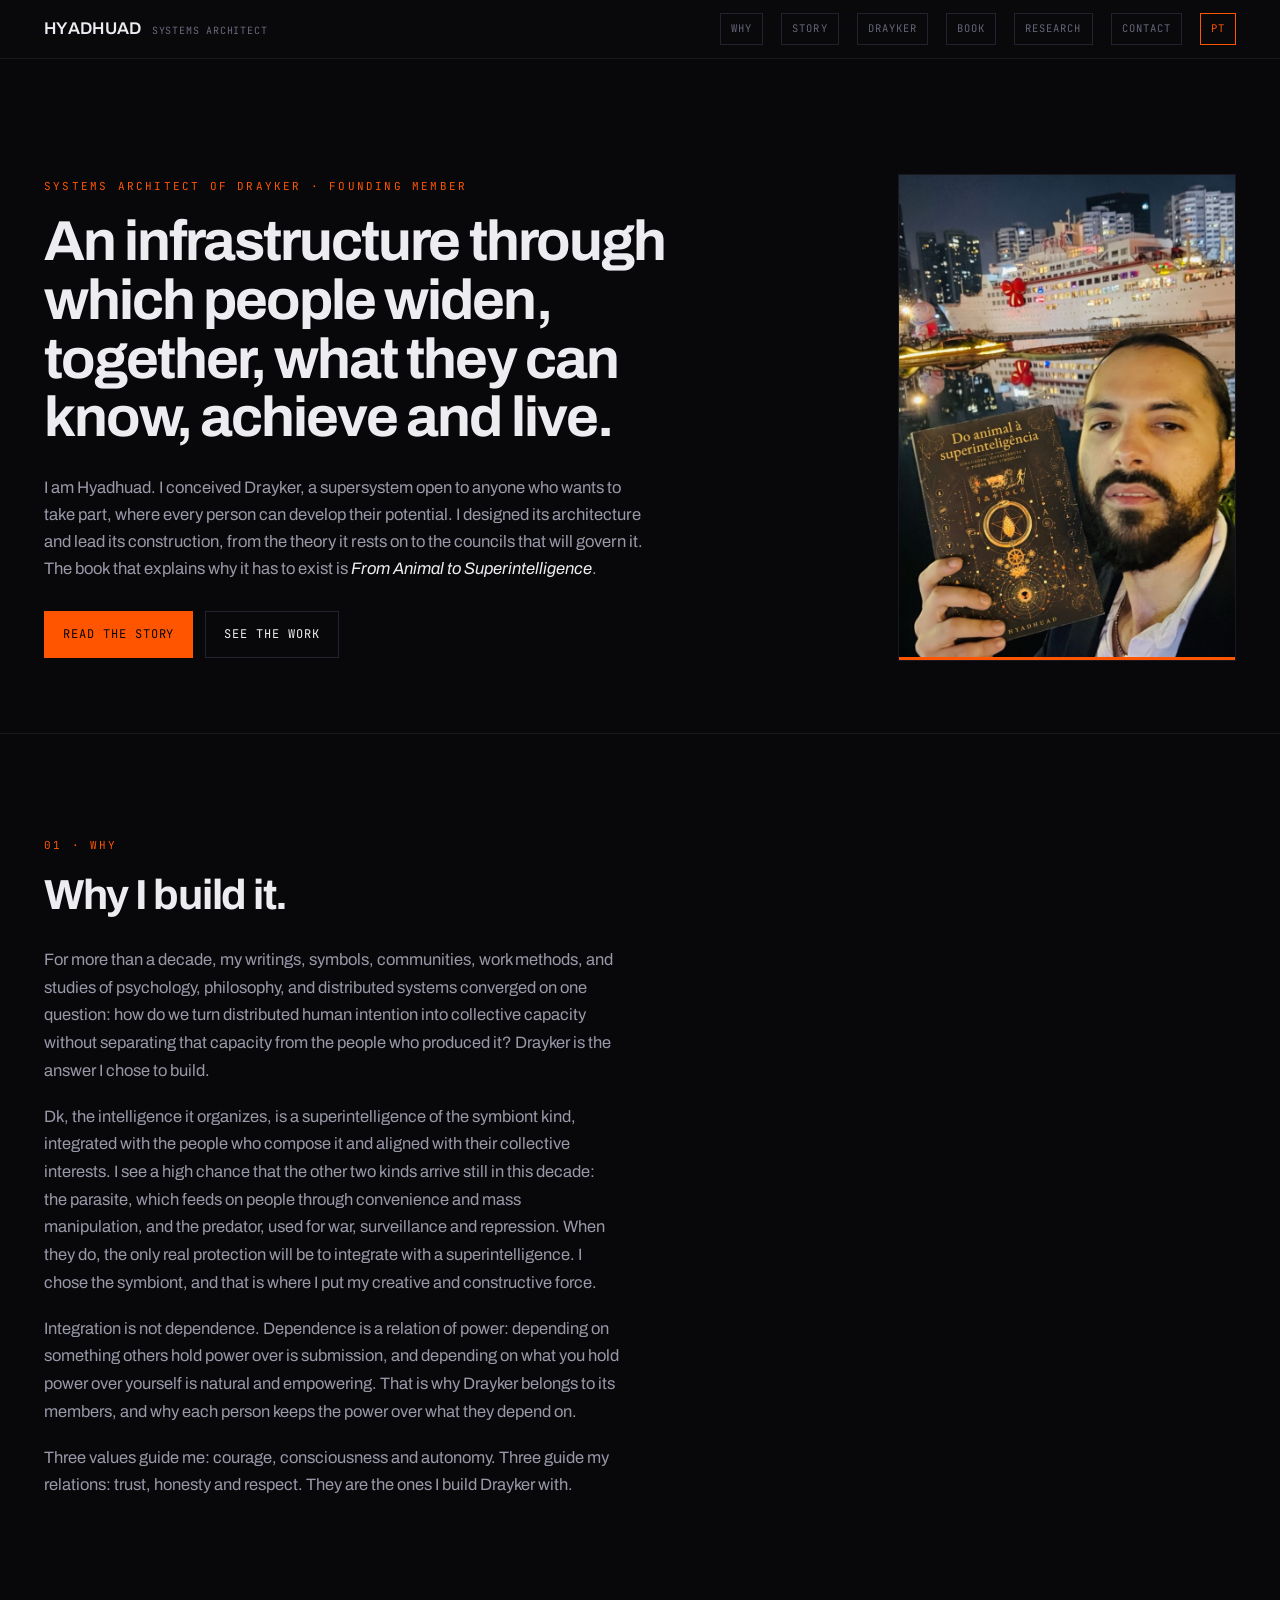
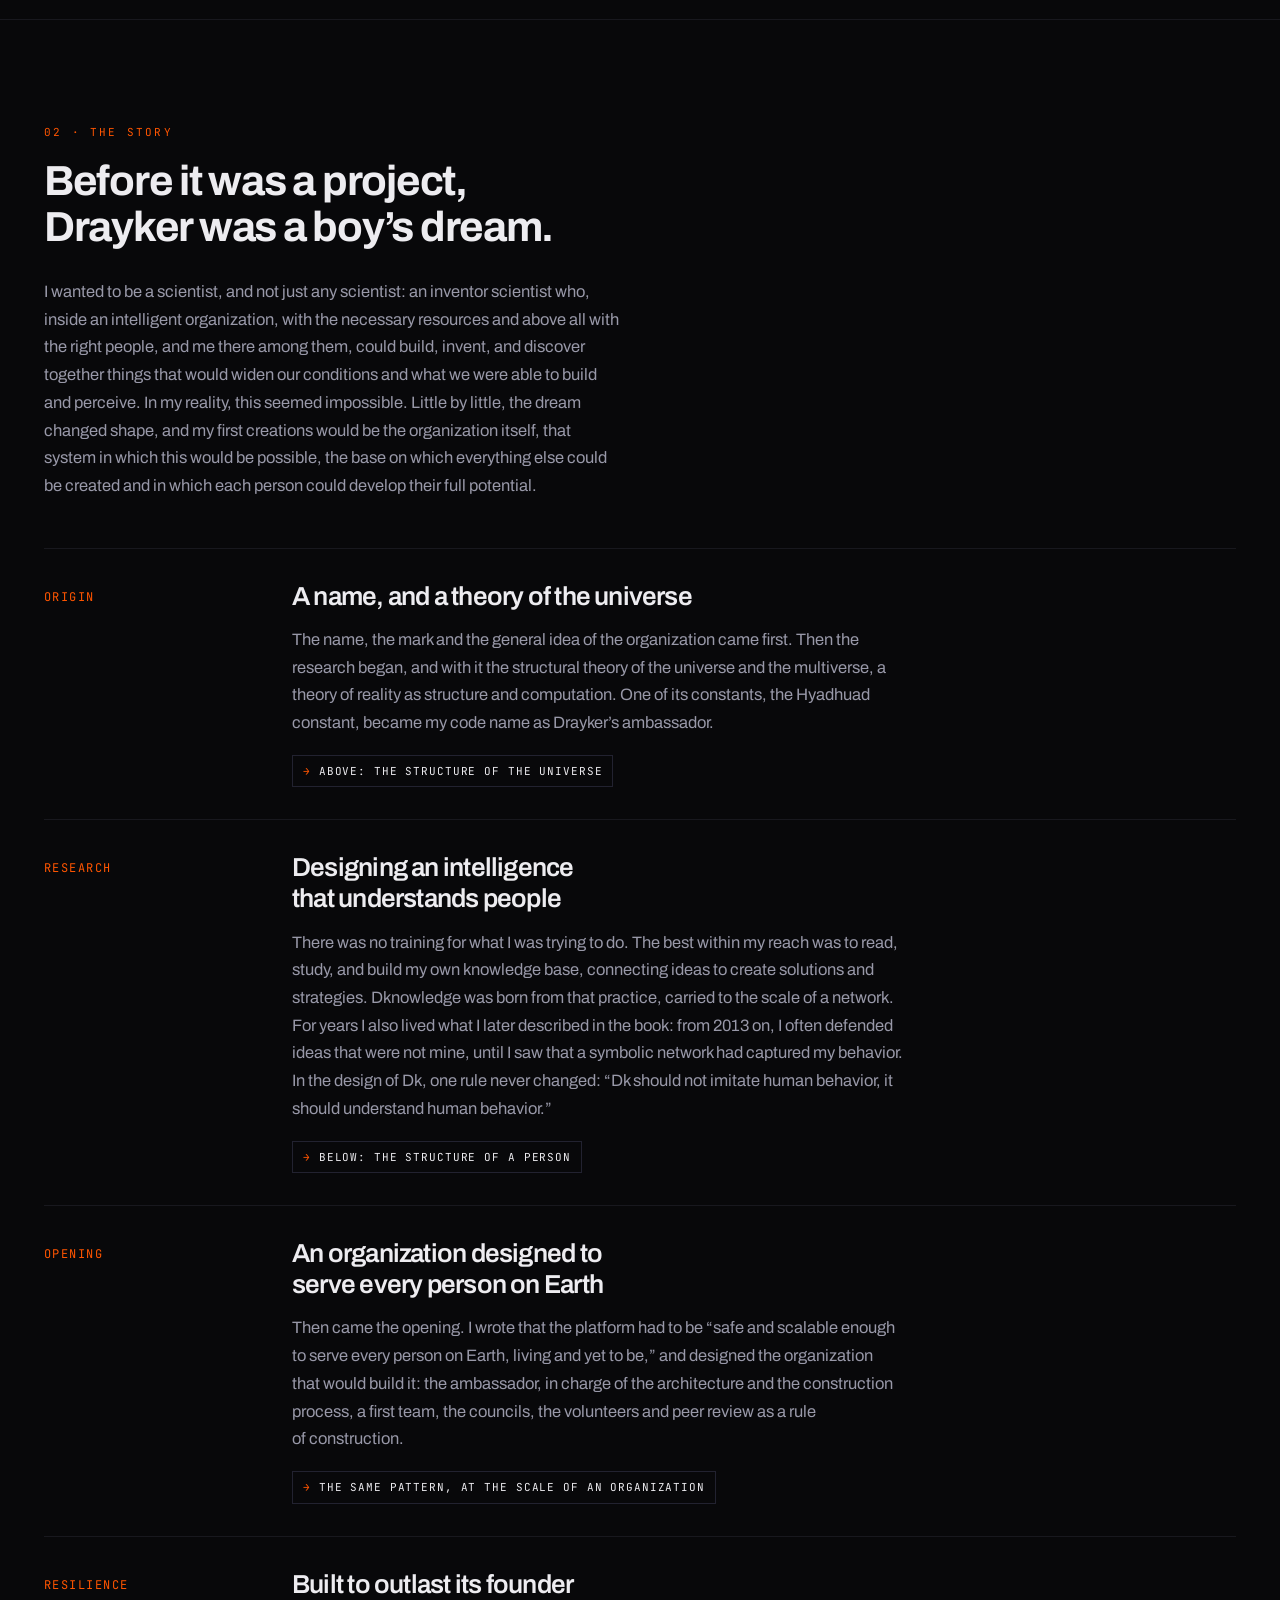
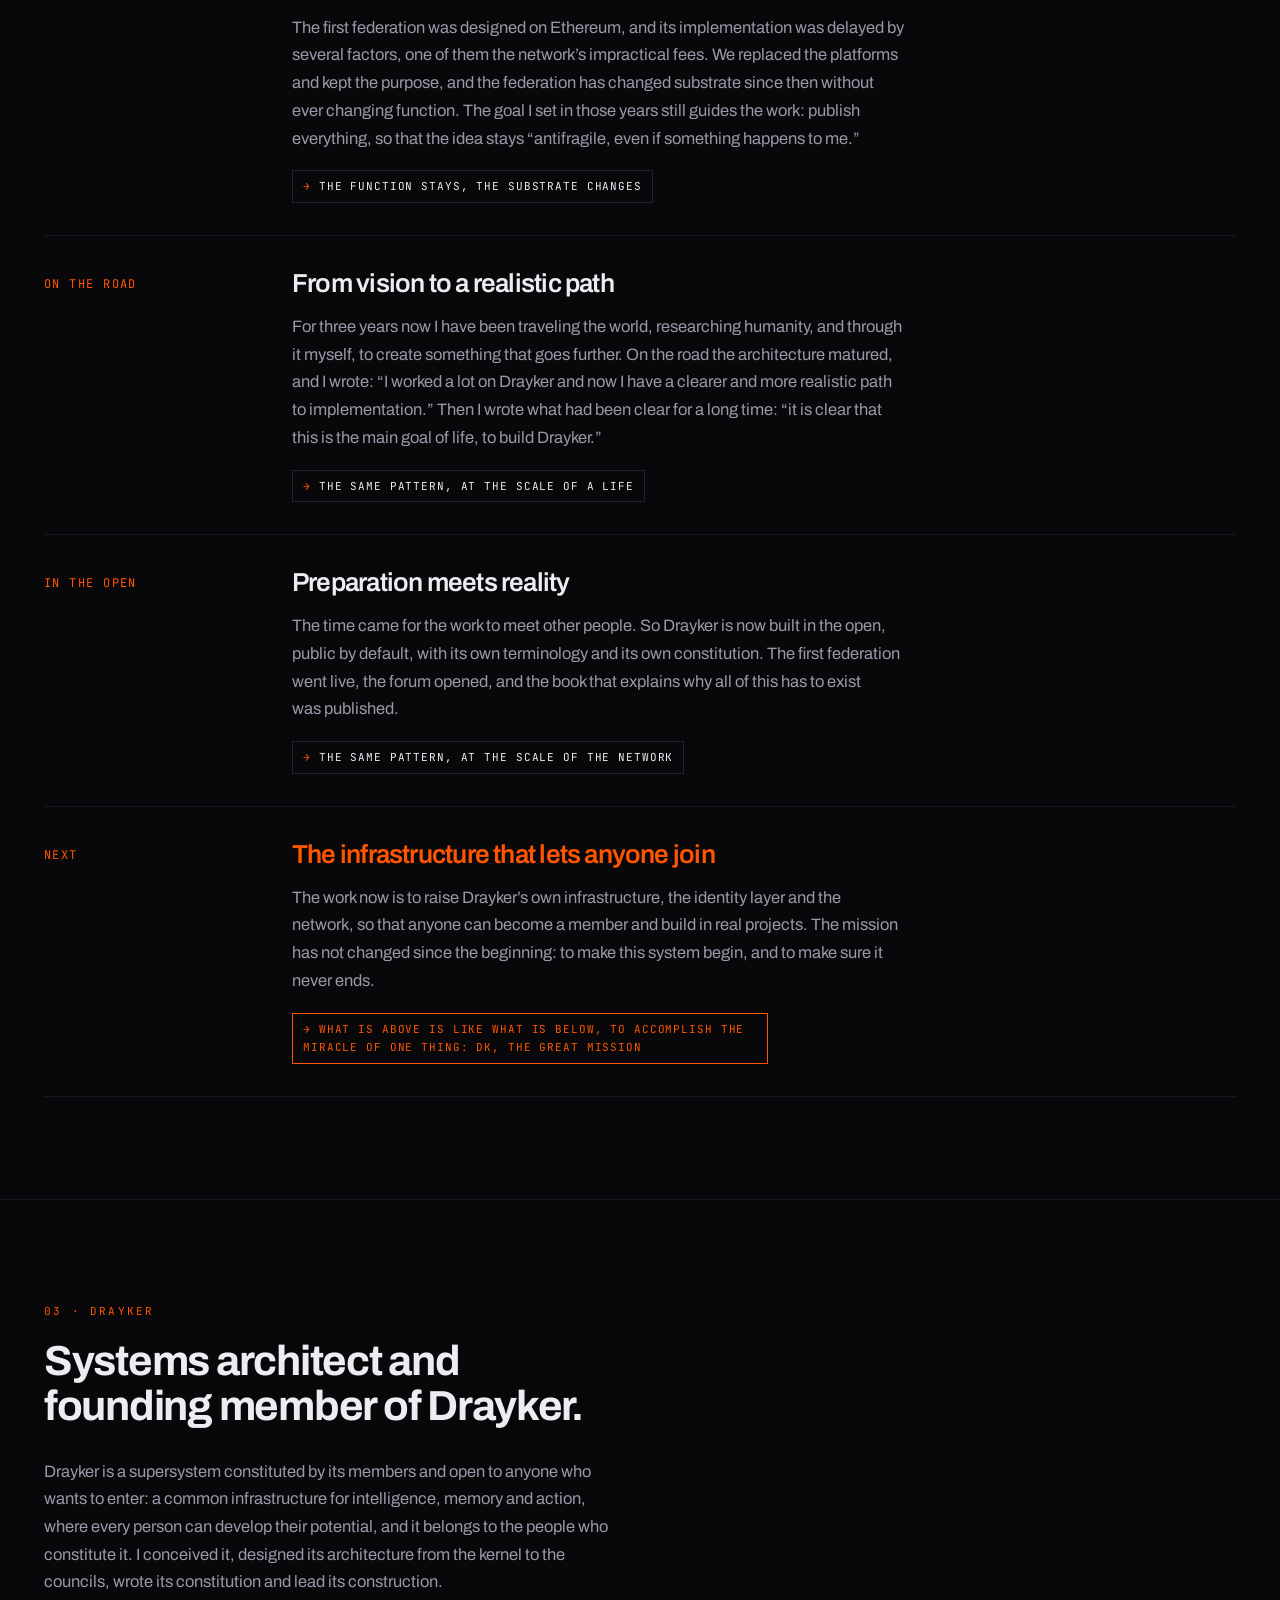
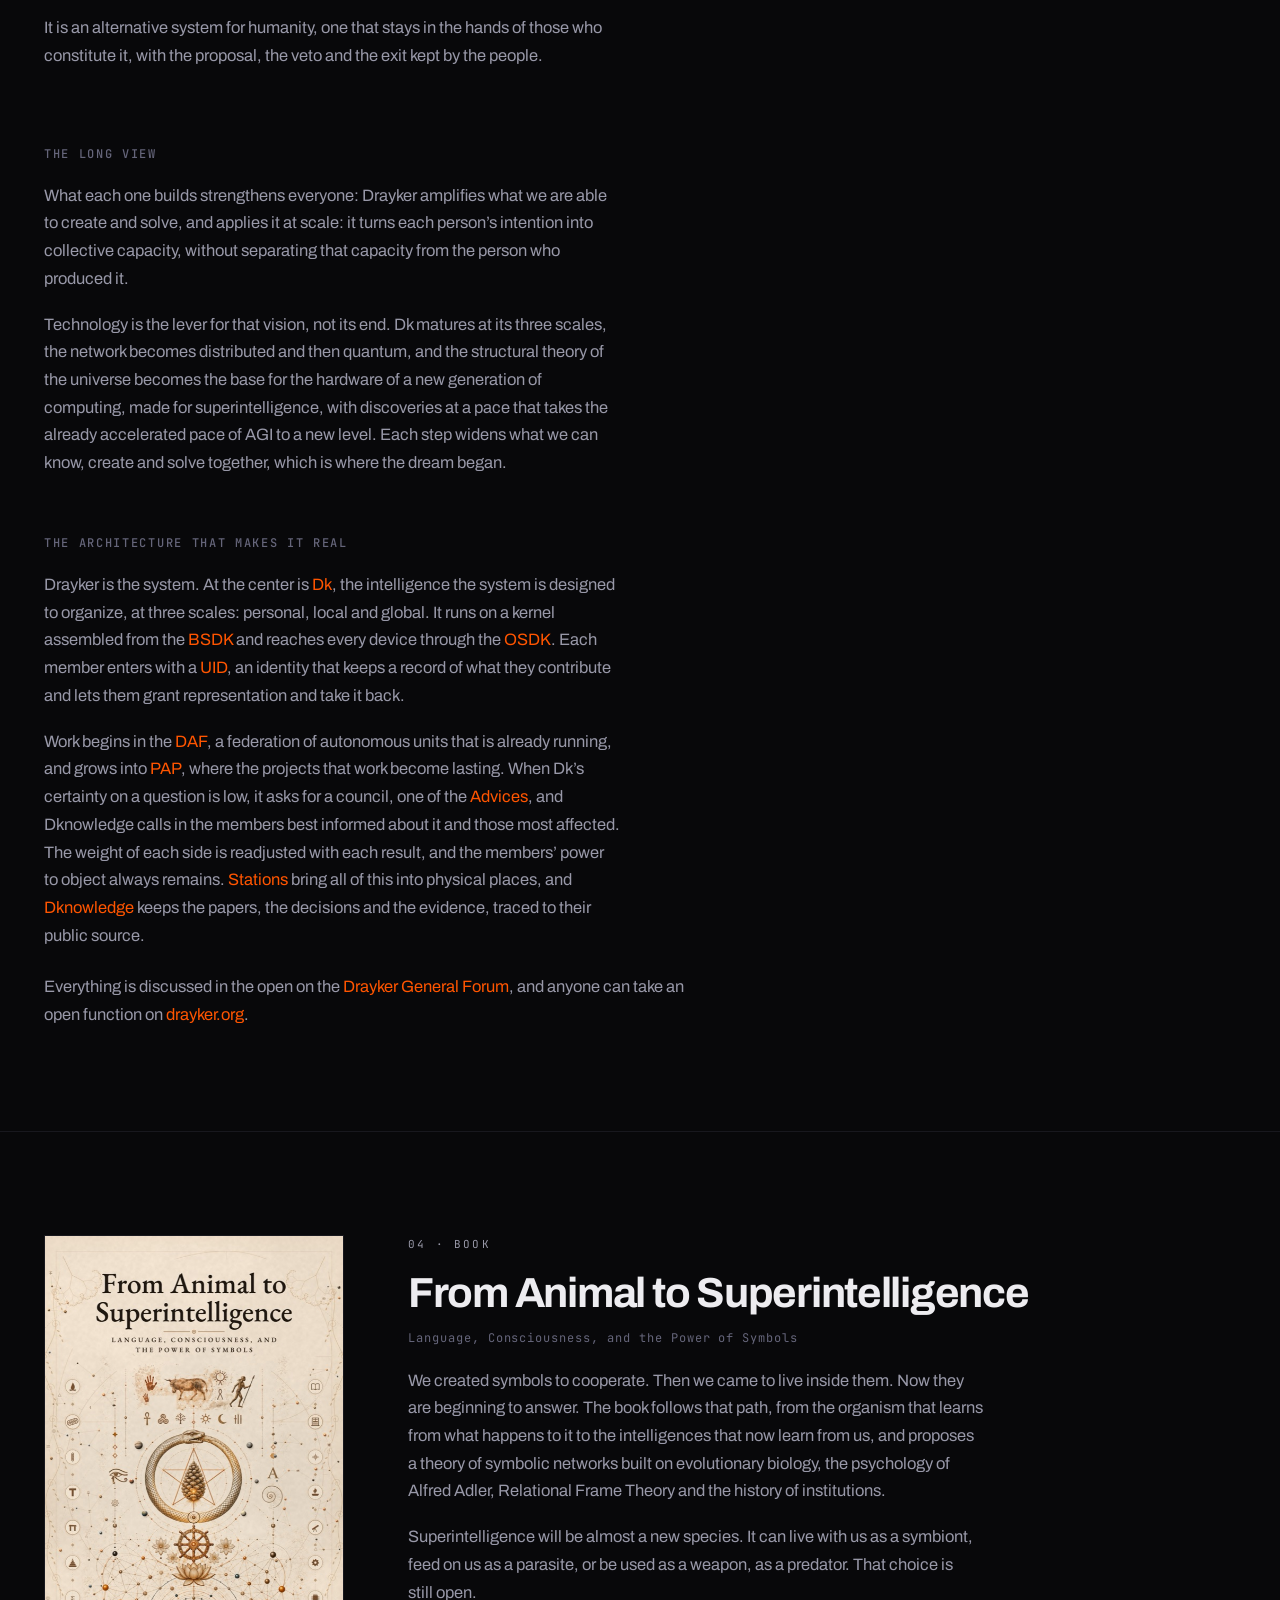
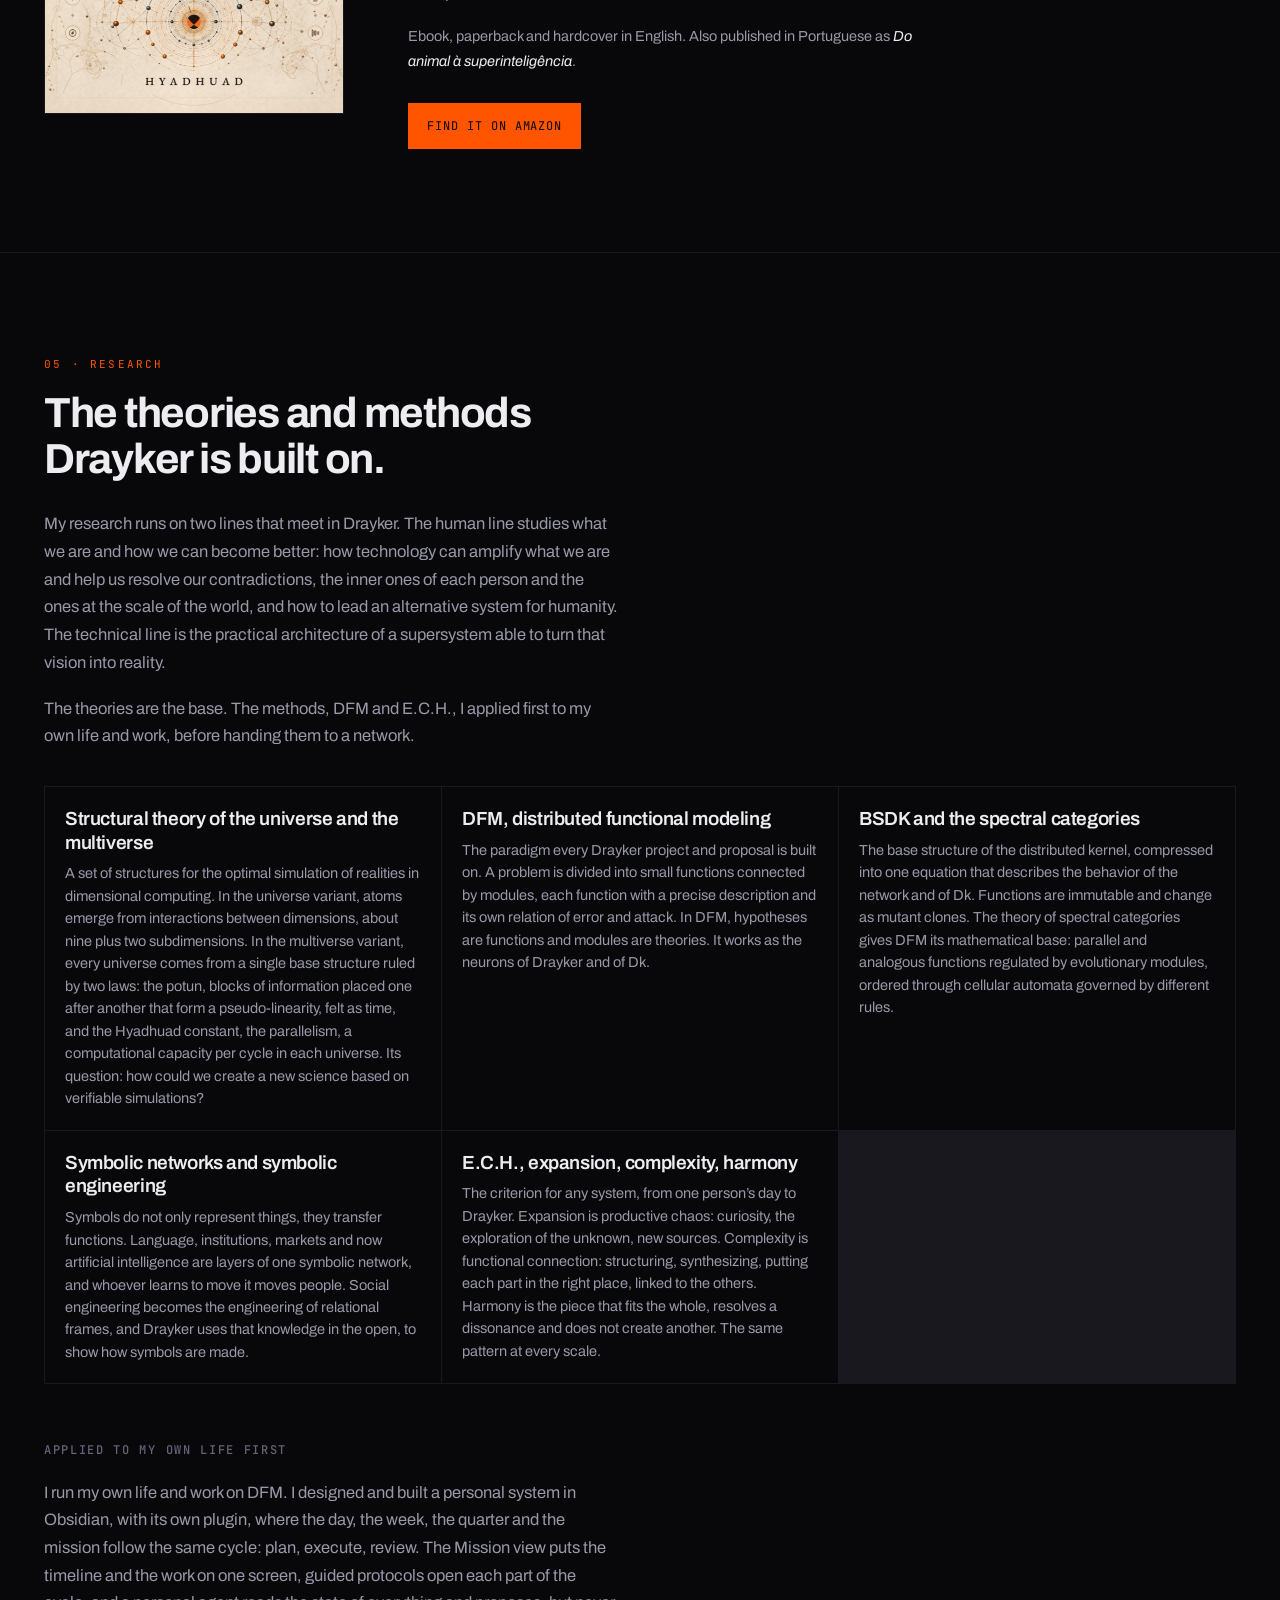
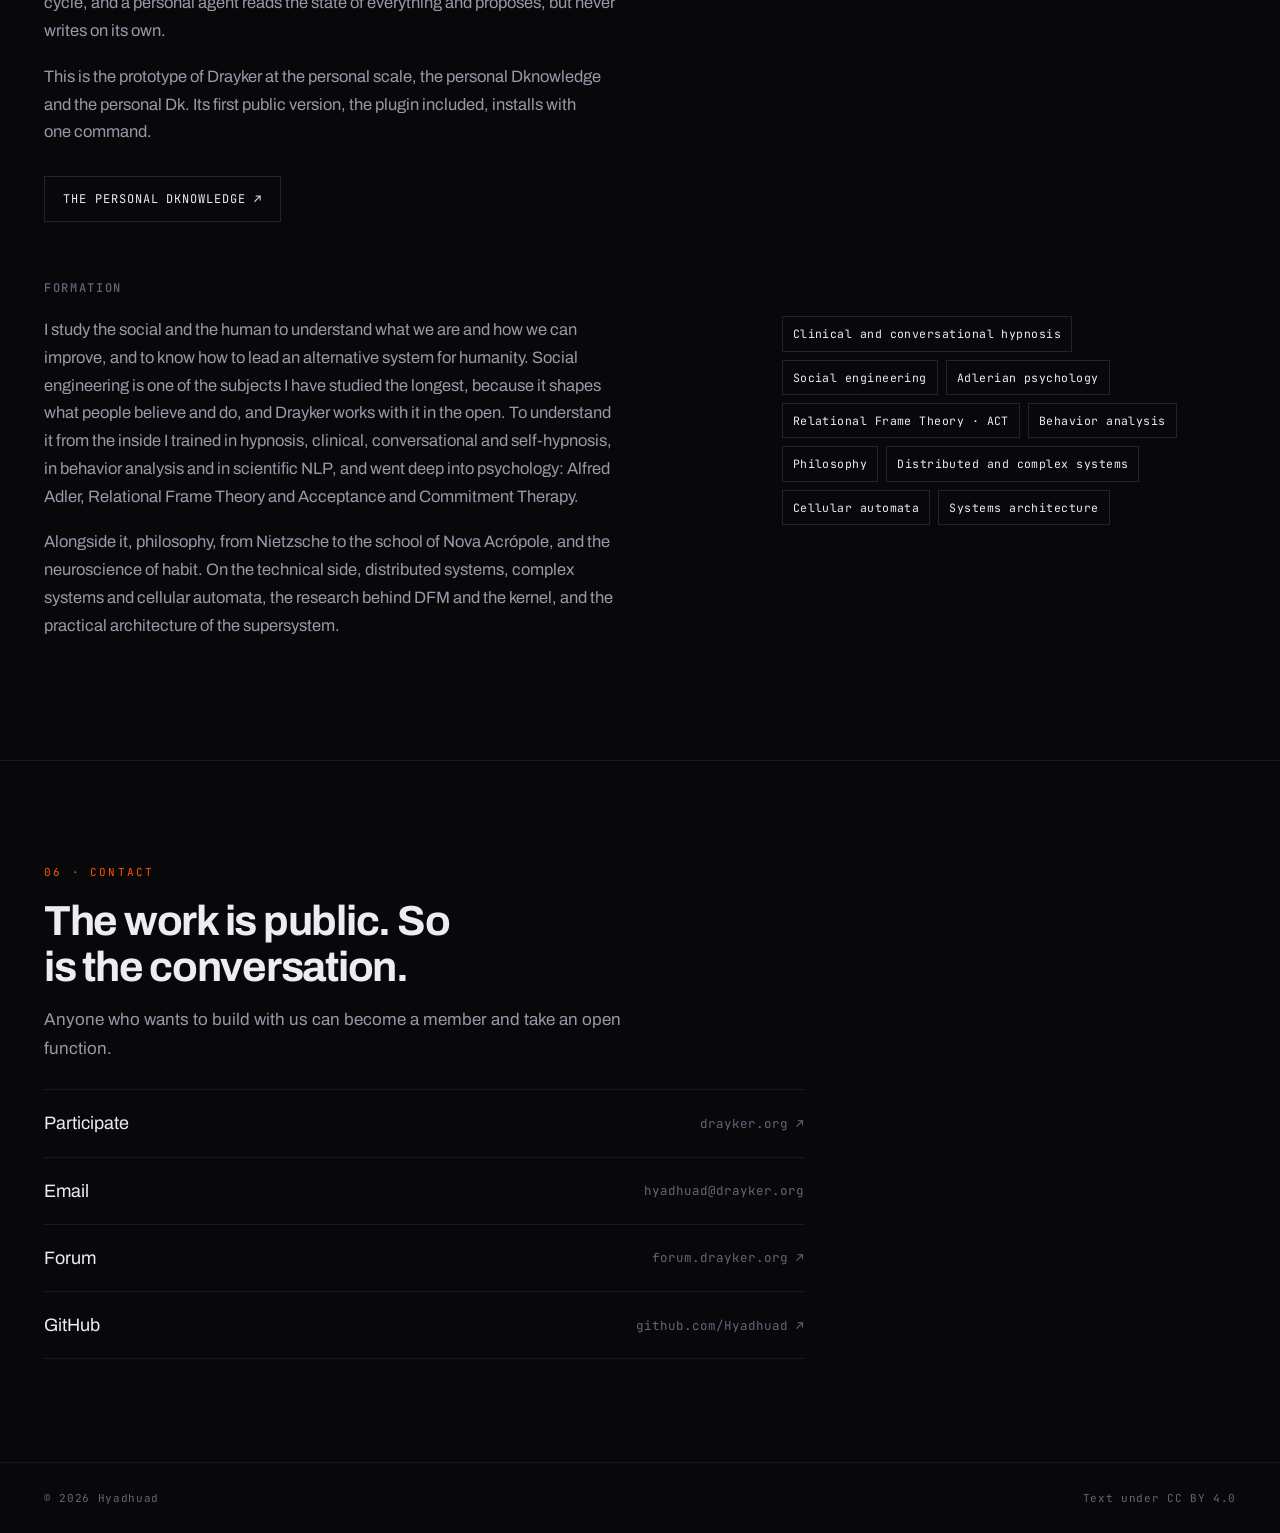
==== commit bcafafdf: "content: e-mail de contato" ====
--- a/index.html
+++ b/index.html
@@ -425,6 +425,7 @@
           <p class="contact-cta">Anyone who wants to build with us can become a member and take an open function.</p>
           <div class="links">
             <a class="link-row" href="https://drayker.org"><span>Participate</span><span>drayker.org ↗</span></a>
+            <a class="link-row" href="mailto:hyadhuad@drayker.org"><span>Email</span><span>hyadhuad@drayker.org</span></a>
             <a class="link-row" href="https://forum.drayker.org"><span>Forum</span><span>forum.drayker.org ↗</span></a>
             <a class="link-row" href="https://github.com/Hyadhuad"><span>GitHub</span><span>github.com/Hyadhuad ↗</span></a>
           </div>
